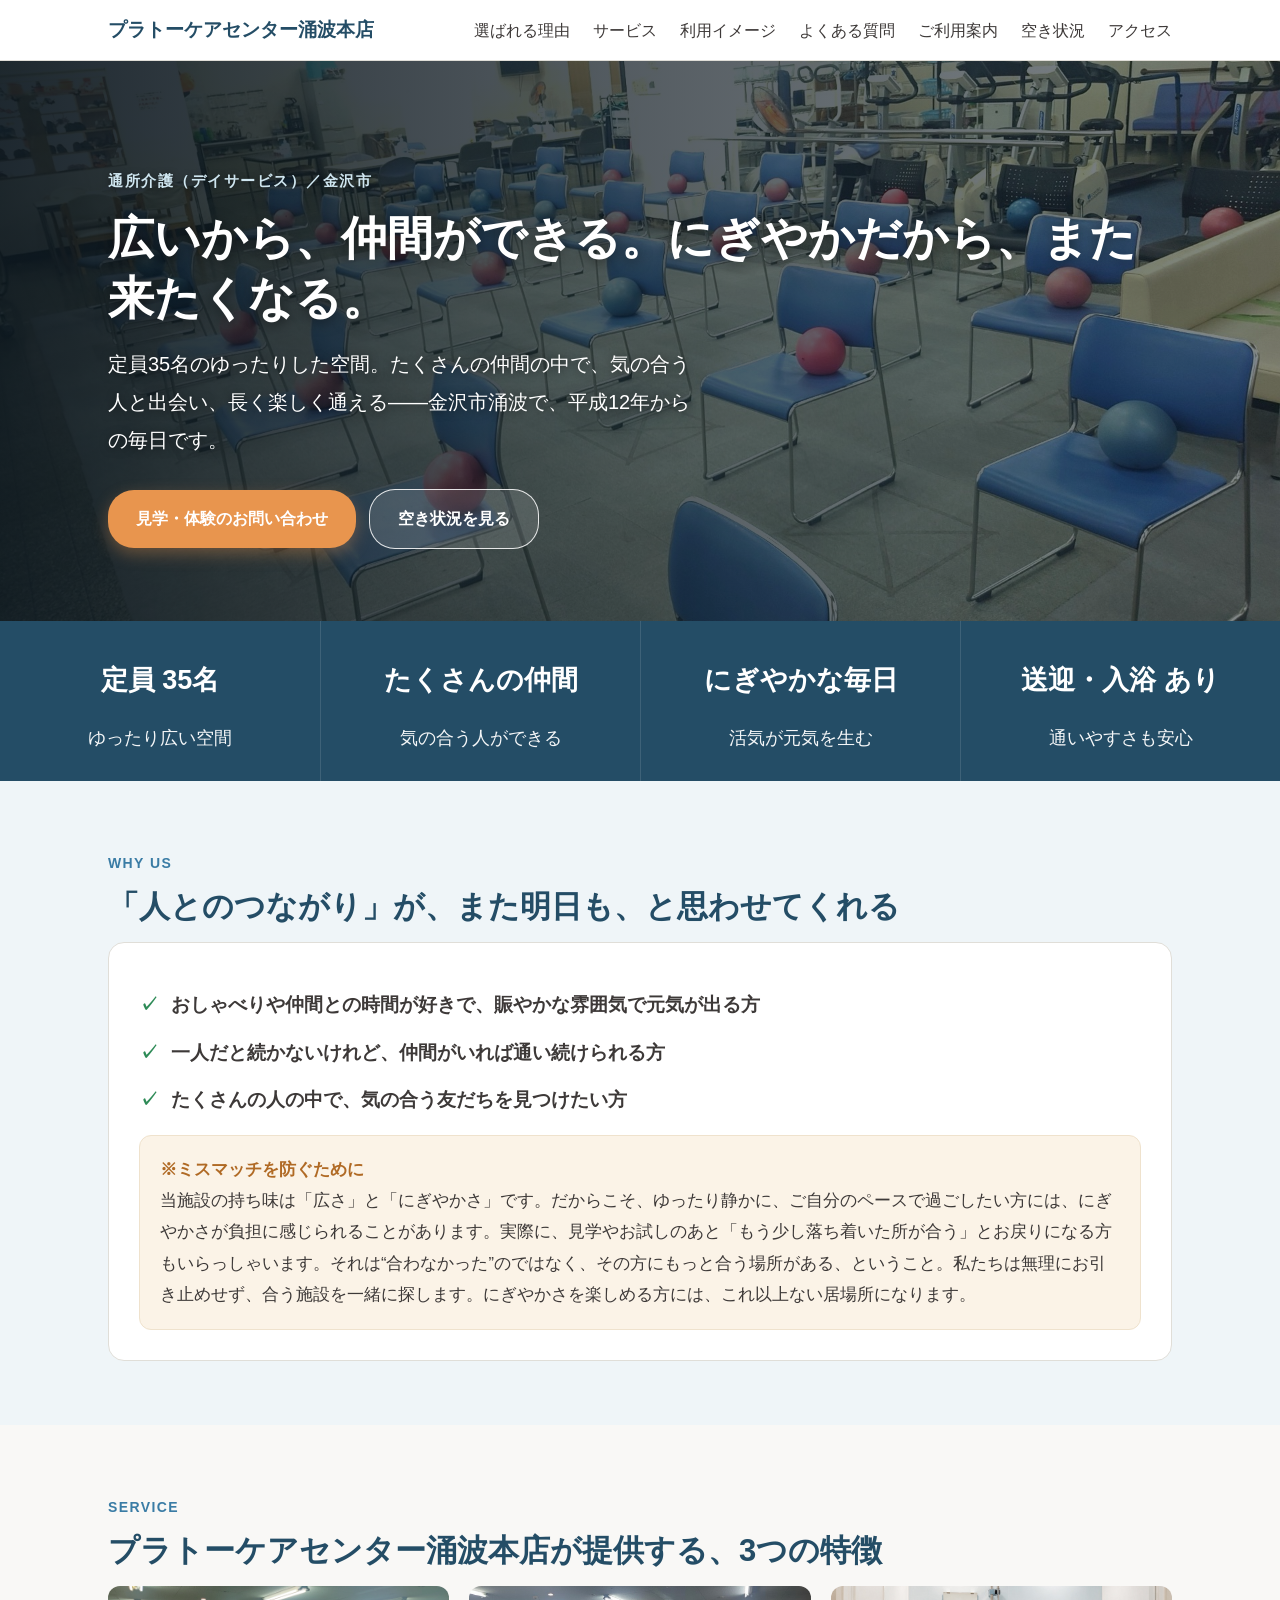
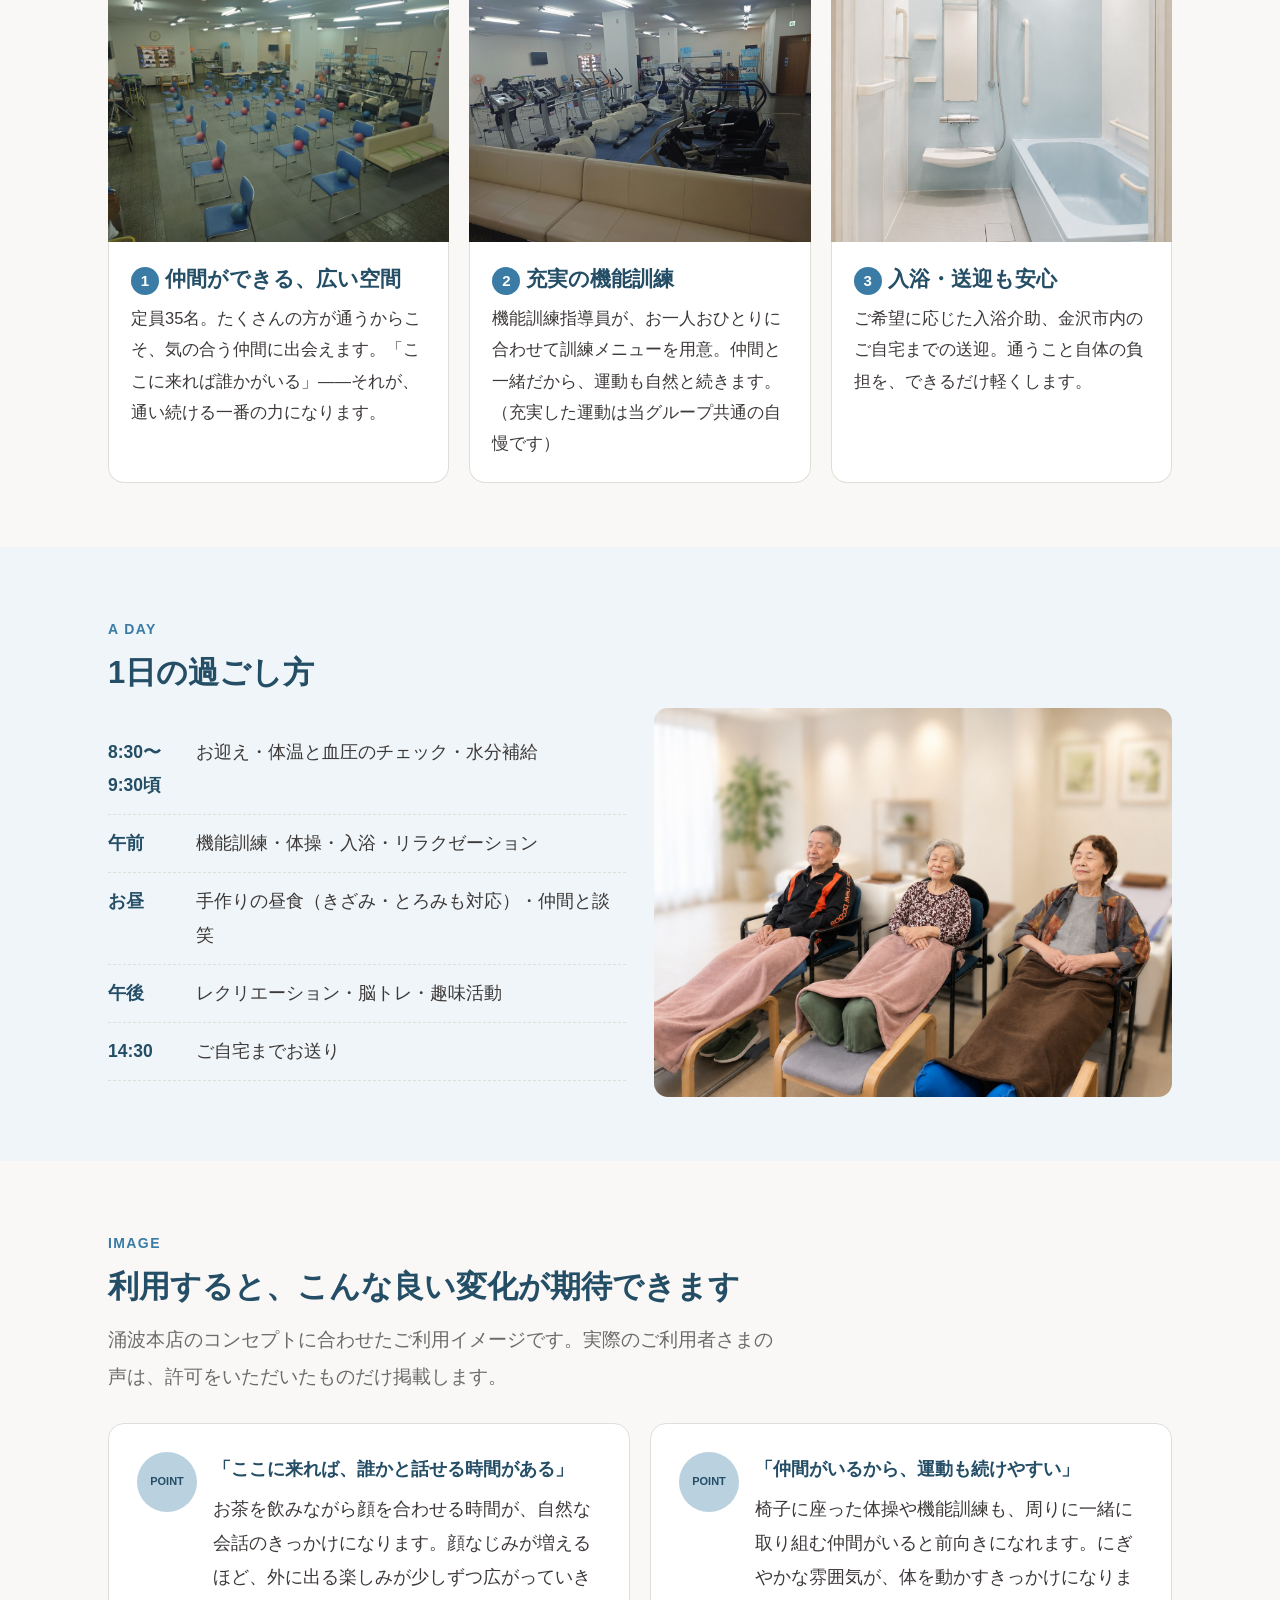
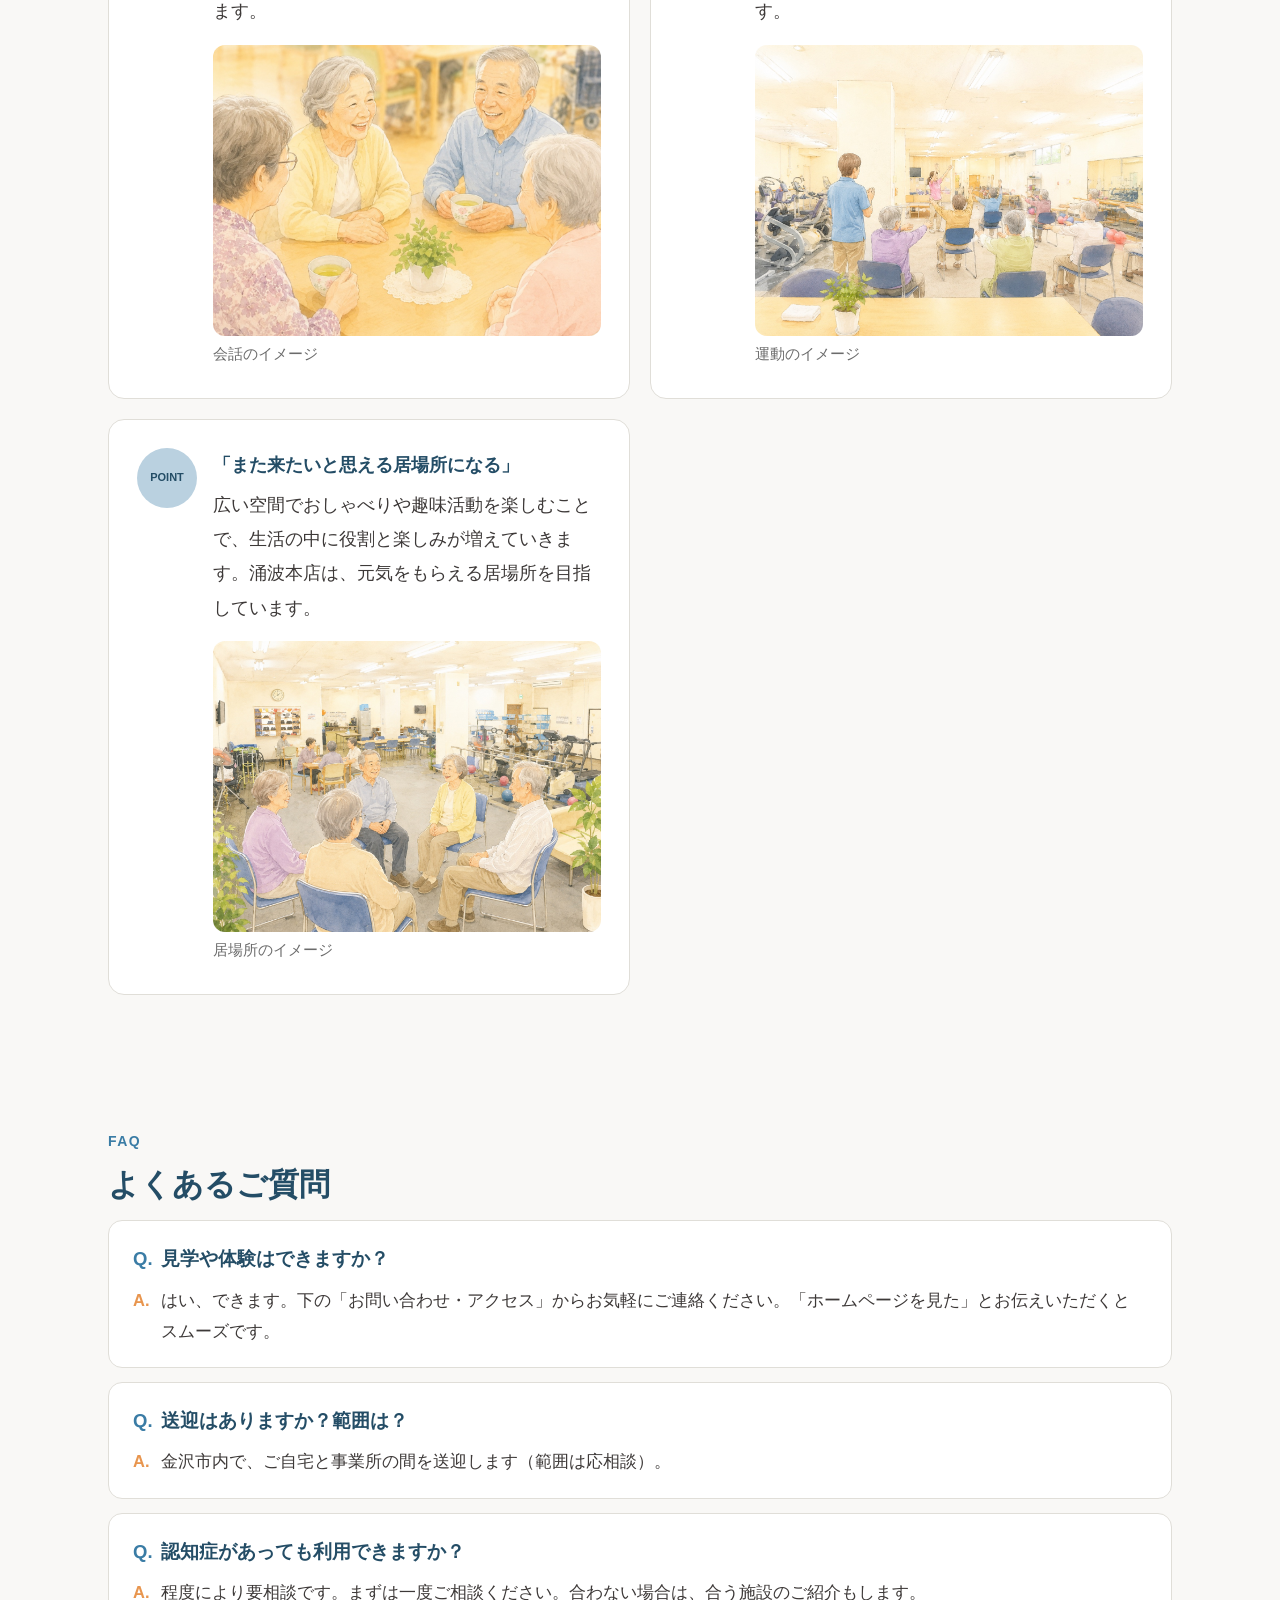
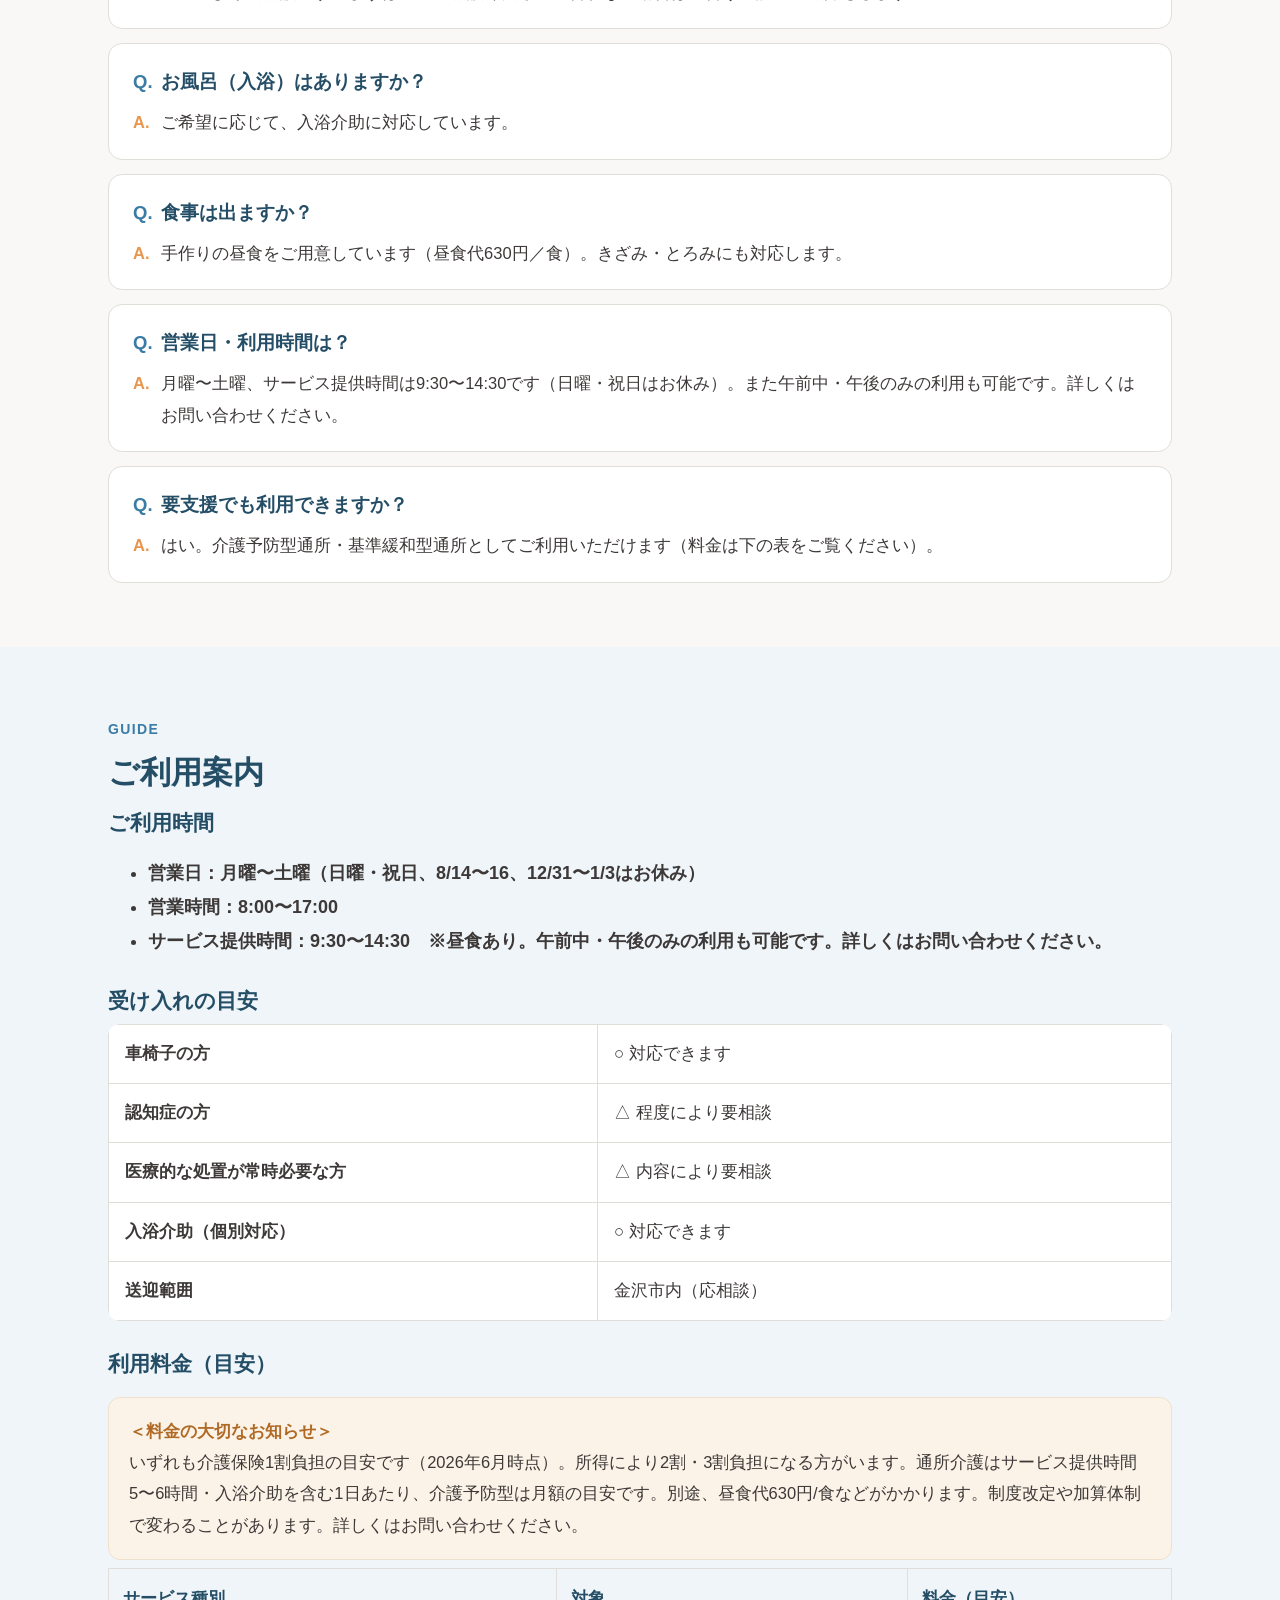
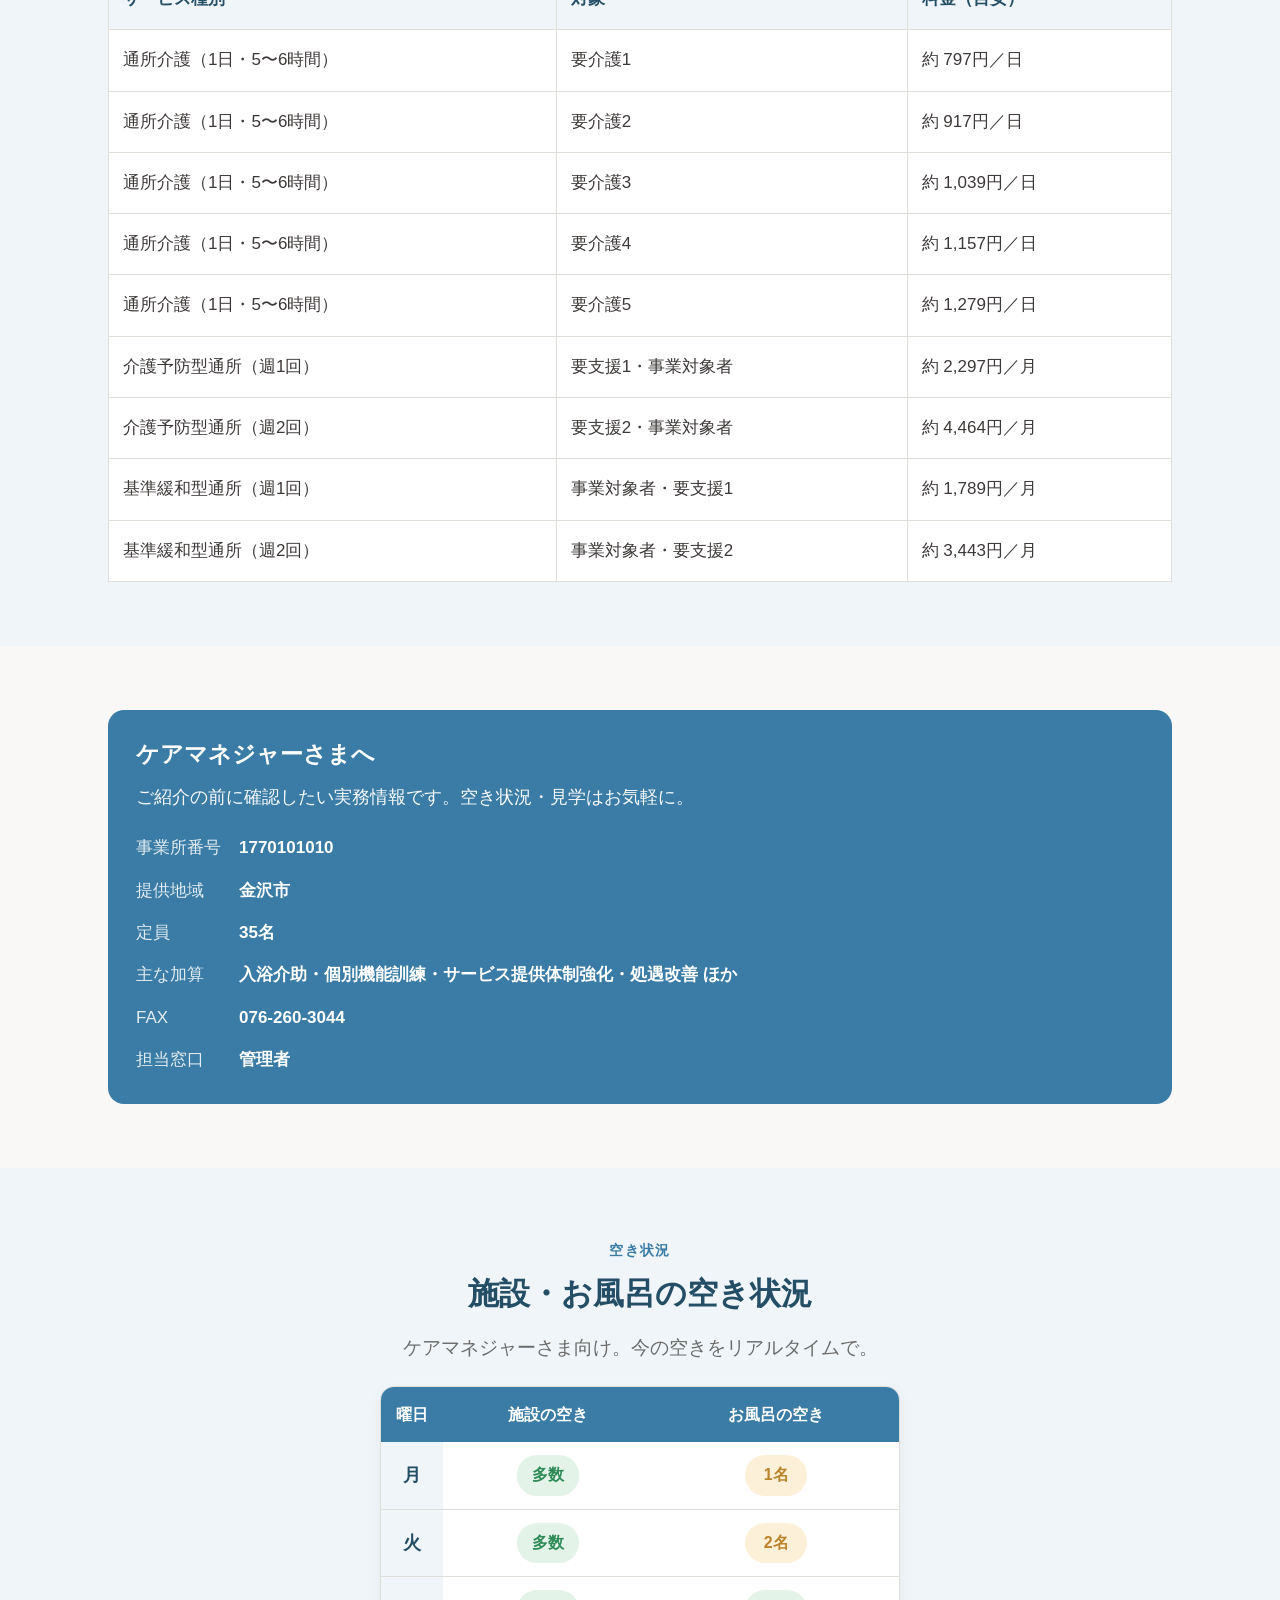
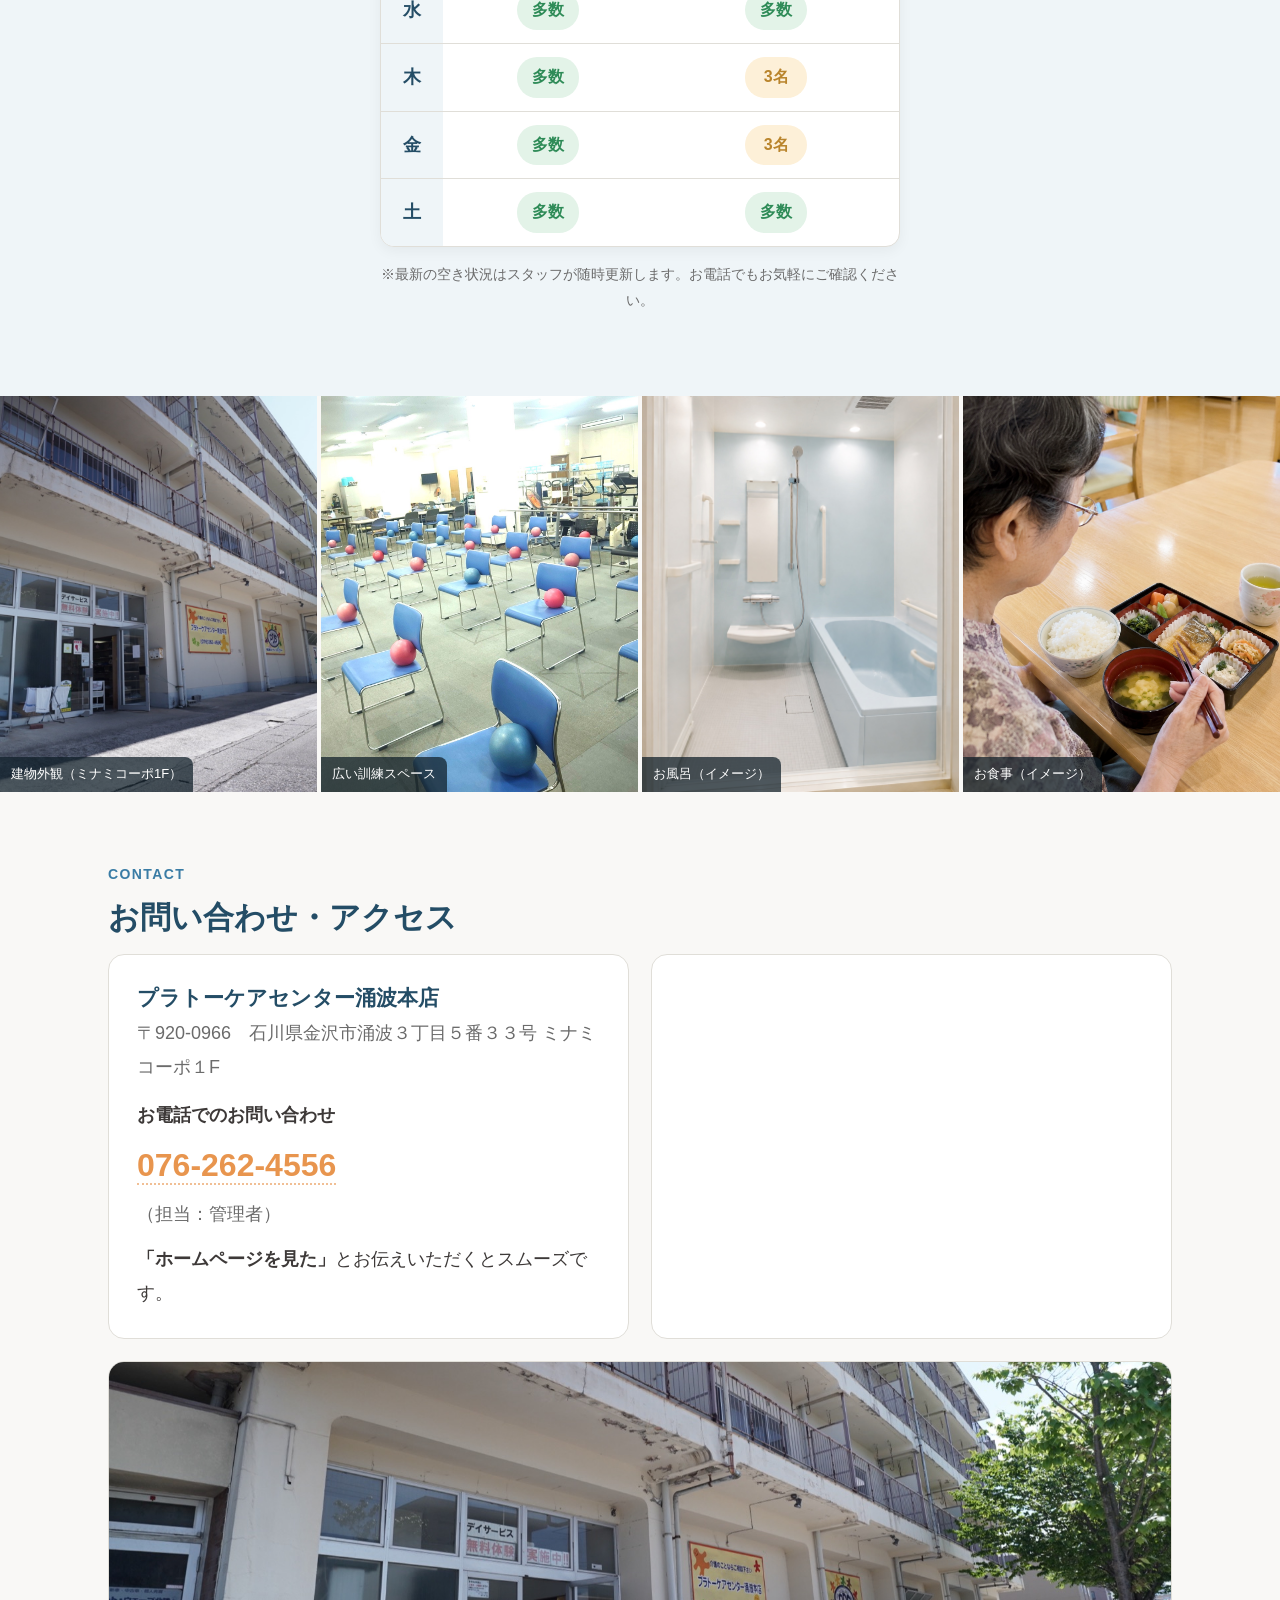
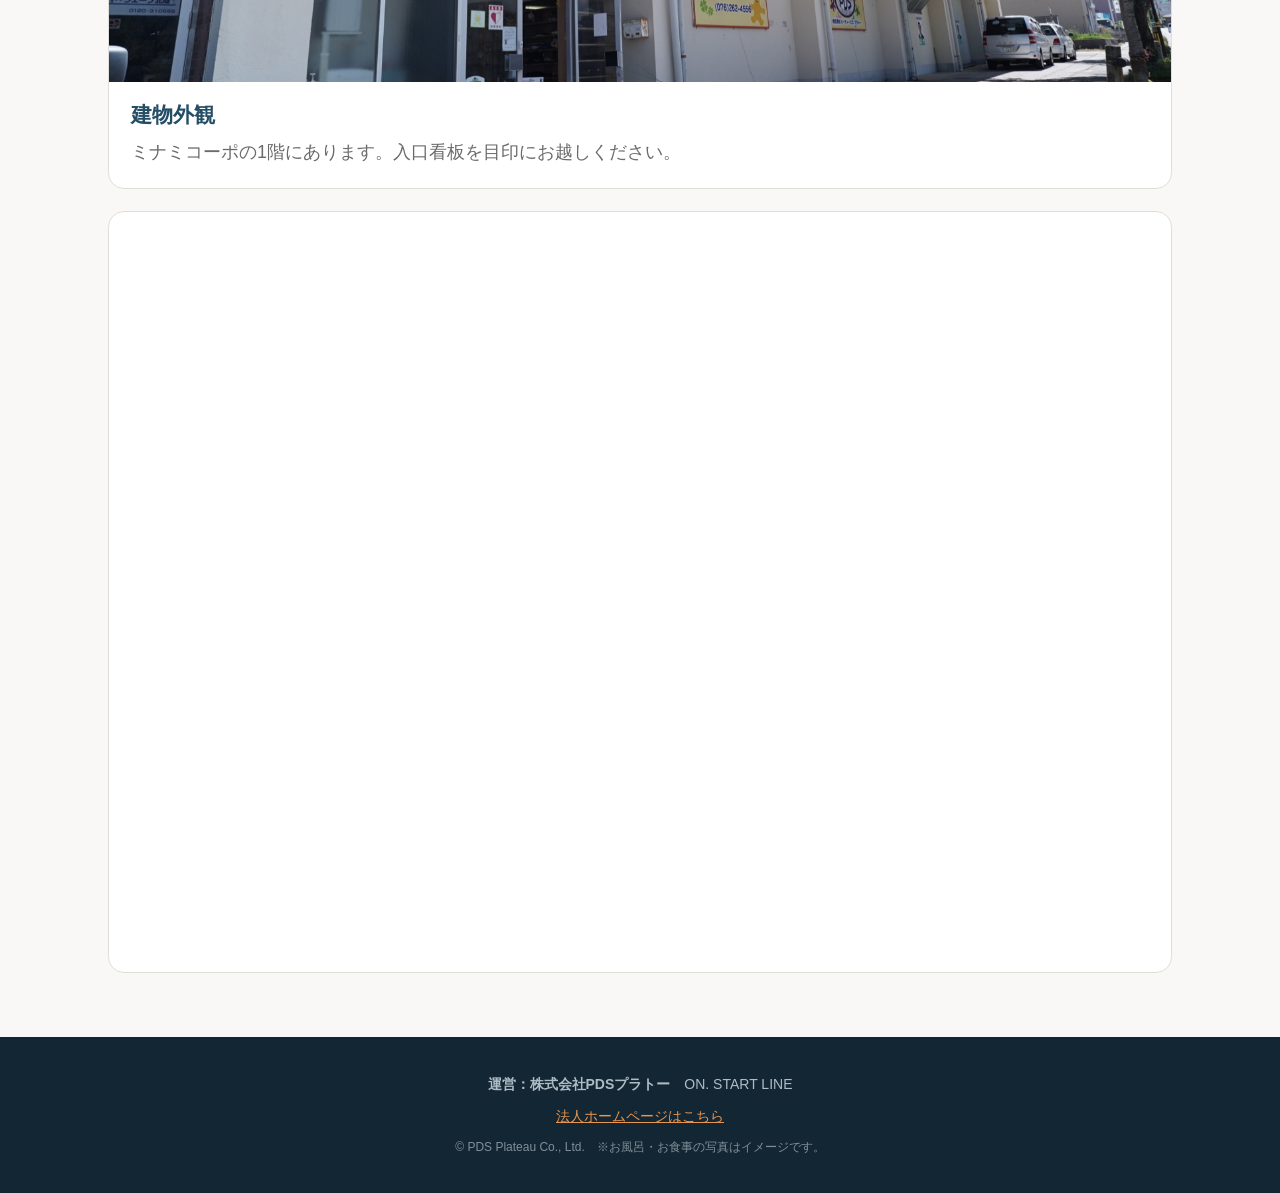
==== 見本_事業所HP.html @ 27b3de83 "[Pro] fix: 利用イメージ画像を確実に表示 利用イメージ欄の主画像が遅延読み込みで空白にならないよう、セクション画像だけ読み込みを確実にするため。  Co-Authored-By: Codex" ====
<!DOCTYPE html>
<html lang="ja">
<head>
<meta charset="UTF-8">
<meta name="viewport" content="width=device-width, initial-scale=1.0">
<title>プラトーケアセンター涌波本店｜金沢市の通所介護（デイサービス）</title>
<!--
  事業所HP ひな形 v5（Codexレビュー反映）— 2026-05-31
  ★量産のしかた：下の <script id="facility-data"> の中身（FACILITY = {...}）だけを書き換える。
   その下のHTML・CSS・描画スクリプトは触らない（DO NOT EDIT）。
  ★料金は分かっている数字だけ入れる。不明は "お問い合わせください"（推測で埋めない）。
  ★画像：人=アニメ調イラスト／建物・部屋・料理=実写。利用者の顔写真・実名は載せない。
   写真は今は仮の無料素材(loremflickr)。本番は /assets/ の固定パスへ。
-->
<style>
  :root{
    --brand:#3A7CA5;
    --brand-dark:color-mix(in srgb, var(--brand) 62%, black);
    --brand-light:color-mix(in srgb, var(--brand) 35%, white);
    --pale:color-mix(in srgb, var(--brand) 8%, white);
    --bg:#F9F8F6; --text:#3D3938; --sub:#6B6B6B; --line:#E0DED8; --beige:#FBF3E7;
    --ok:#2E8B57; --warn:#C7892F; --accent:#E8954E;
  }
  *{box-sizing:border-box;}
  body{margin:0;font-family:"Noto Sans JP","Hiragino Sans",sans-serif;color:var(--text);background:var(--bg);line-height:1.9;font-size:18px;-webkit-font-smoothing:antialiased;}
  img{display:block;width:100%;height:100%;object-fit:cover;}
  a{color:var(--brand);}
  .inner{max-width:1120px;margin:0 auto;padding:0 28px;}
  h1,h2,h3{font-weight:700;line-height:1.4;margin:0;}
  .kicker{color:var(--brand);font-weight:700;font-size:14px;letter-spacing:.1em;}
  .h2{font-size:31px;color:var(--brand-dark);margin:6px 0 14px;}
  .lead{color:var(--sub);font-size:19px;margin:0 0 28px;max-width:680px;}
  section{padding:64px 0;}
  .alt{background:var(--pale);}
  .btn{display:inline-block;padding:14px 28px;border-radius:26px;font-weight:700;text-decoration:none;font-size:16px;margin:6px 8px 0 0;color:#fff;}
  .btn-main{background:var(--accent);box-shadow:0 6px 16px rgba(232,149,78,.35);}
  .btn-brand{background:var(--brand);}
  .btn-ghost{background:rgba(255,255,255,.12);border:1.5px solid rgba(255,255,255,.85);}

  nav.nav{position:sticky;top:0;z-index:20;background:rgba(255,255,255,.96);border-bottom:1px solid var(--line);backdrop-filter:blur(6px);}
  nav.nav .inner{display:flex;align-items:center;justify-content:space-between;padding-top:12px;padding-bottom:12px;}
  nav.nav .name{font-weight:700;color:var(--brand-dark);font-size:19px;}
  nav.nav a.link{color:var(--text);text-decoration:none;font-size:15.5px;font-weight:500;margin-left:18px;}
  nav.nav a.link:hover{color:var(--brand);}
  @media(max-width:980px){nav.nav .links{display:none;}}

  .hero{position:relative;min-height:560px;display:flex;align-items:flex-end;background:var(--brand-dark) center/cover no-repeat;}
  .hero::before{content:"";position:absolute;inset:0;background:linear-gradient(90deg,rgba(11,22,30,.92) 0%,rgba(11,22,30,.7) 48%,rgba(11,22,30,.5) 100%);}
  .hero .inner{position:relative;color:#fff;padding-top:60px;padding-bottom:72px;width:100%;}
  .hero .kicker{color:#cfe6f0;font-size:15px;text-shadow:0 1px 6px rgba(0,0,0,.5);}
  .hero h1{font-size:46px;font-weight:800;line-height:1.3;margin:12px 0 16px;text-shadow:0 2px 14px rgba(0,0,0,.55);}
  .hero p{font-size:20px;max-width:600px;opacity:1;margin:0 0 24px;text-shadow:0 1px 9px rgba(0,0,0,.6);}

  .stats{background:var(--brand-dark);color:#fff;}
  .stats .row{display:grid;grid-template-columns:repeat(4,1fr);align-items:stretch;}
  .stat{text-align:center;padding:26px 8px;border-left:1px solid rgba(255,255,255,.12);display:flex;flex-direction:column;justify-content:flex-start;gap:6px;}
  .stat:first-child{border-left:0;}
  .stat b{display:flex;align-items:center;justify-content:center;font-size:27px;font-weight:700;line-height:1.25;min-height:2.5em;}
  .stat span{font-size:18px;font-weight:500;opacity:.95;}

  .card{background:#fff;border:1px solid var(--line);border-radius:16px;padding:28px;}
  .reason-box{background:#fff;border:1px solid var(--line);border-radius:16px;padding:30px;}
  .reason-box ul{list-style:none;padding:0;margin:14px 0;}
  .reason-box li{padding-left:32px;position:relative;margin-bottom:12px;font-weight:600;font-size:18.5px;}
  .reason-box li::before{content:"✓";position:absolute;left:0;color:var(--ok);font-weight:900;}
  .note{background:var(--beige);border:1px solid #efe2cd;border-radius:12px;padding:18px 20px;margin-top:18px;font-size:16.5px;}
  .note strong{color:#b06a25;}

  .svc{display:grid;grid-template-columns:repeat(3,1fr);gap:20px;align-items:stretch;}
  .svc>div{display:flex;flex-direction:column;height:100%;}
  .svc .pic{aspect-ratio:4/3;border-radius:12px 12px 0 0;background:#e7e3db;overflow:hidden;}
  .svc .card{border-radius:0 0 16px 16px;border-top:0;padding:22px;flex:1;}
  .svc h3{font-size:21px;color:var(--brand-dark);margin-bottom:8px;}
  .svc .card p{font-size:16.5px;margin:0;}
  .svc .num{display:inline-block;background:var(--brand);color:#fff;border-radius:50%;width:28px;height:28px;text-align:center;line-height:28px;font-size:15px;margin-right:6px;}

  .day{display:grid;grid-template-columns:1fr 1fr;gap:28px;align-items:center;}
  .day ul{list-style:none;padding:0;margin:0;}
  .day li{display:flex;gap:14px;padding:12px 0;border-bottom:1px dashed var(--line);font-size:17.5px;}
  .day li b{color:var(--brand-dark);flex:0 0 74px;}
  .day .pic{aspect-ratio:4/3;border-radius:14px;overflow:hidden;background:#e7e3db;}

  .voice{display:grid;grid-template-columns:1fr 1fr;gap:20px;}
  .voice .card{display:flex;gap:16px;}
  .voice .body{flex:1;min-width:0;}
  .voice .photo{aspect-ratio:4/3;border-radius:12px;overflow:hidden;background:#e7e3db;margin-top:16px;}
  .avatar{flex:0 0 60px;width:60px;height:60px;border-radius:50%;background:var(--brand-light);color:var(--brand-dark);display:flex;align-items:center;justify-content:center;font-weight:700;font-size:11px;text-align:center;}
  .voice q{font-weight:700;color:var(--brand-dark);display:block;margin-bottom:6px;font-size:18px;}
  .voice .who{font-size:14.5px;color:var(--sub);}
  .prep{background:var(--beige);border:1.5px dashed #e0cfae;border-radius:14px;padding:30px 24px;text-align:center;color:#9a7a3e;font-weight:600;font-size:17px;line-height:1.8;}

  .faq{display:grid;gap:14px;}
  .qa{background:#fff;border:1px solid var(--line);border-radius:14px;padding:20px 24px;}
  .qa .q{font-weight:700;color:var(--brand-dark);font-size:18.5px;margin-bottom:8px;}
  .qa .q::before{content:"Q.";color:var(--brand);margin-right:8px;font-weight:800;}
  .qa .a{color:var(--text);font-size:16.5px;padding-left:1.7em;position:relative;}
  .qa .a::before{content:"A.";position:absolute;left:0;color:var(--accent);font-weight:800;}

  .accept{width:100%;border-collapse:collapse;background:#fff;border-radius:12px;overflow:hidden;font-size:17px;}
  .accept td{border:1px solid var(--line);padding:13px 16px;}
  .accept td:first-child{font-weight:600;width:46%;}

  .table-wrap{overflow-x:auto;-webkit-overflow-scrolling:touch;}
  table.price{width:100%;border-collapse:collapse;margin-top:8px;font-size:17px;background:#fff;min-width:420px;}
  table.price th,table.price td{border:1px solid var(--line);padding:14px;text-align:left;}
  table.price th{background:var(--pale);color:var(--brand-dark);}

  .cm{background:var(--brand);color:#fff;border-radius:16px;padding:28px;}
  .cm h3{font-size:23px;margin-bottom:10px;}
  .cm dl{display:grid;grid-template-columns:auto 1fr;gap:10px 18px;margin:0;font-size:17px;}
  .cm dt{opacity:.85;} .cm dd{margin:0;font-weight:600;}

  .gallery{display:grid;grid-template-columns:repeat(4,1fr);gap:4px;}
  .gallery .g{position:relative;aspect-ratio:4/5;background:#e7e3db;overflow:hidden;}
  .gallery .cap{position:absolute;left:0;bottom:0;background:rgba(15,30,40,.72);color:#fff;font-size:13px;padding:5px 11px;border-radius:0 8px 0 0;}

  .ph{background:repeating-linear-gradient(45deg,#efece6,#efece6 10px,#e7e3db 10px,#e7e3db 20px);border-radius:12px;color:#9a948c;display:flex;align-items:center;justify-content:center;text-align:center;padding:24px;font-size:13px;min-height:120px;}
  .access{display:grid;grid-template-columns:1fr 1fr;gap:22px;}
  .phone{font-size:32px;font-weight:800;margin:2px 0;}
  .phone a{color:var(--accent);text-decoration:none;border-bottom:2px dotted color-mix(in srgb,var(--accent) 60%,white);}
  .phone a:hover{opacity:.85;}
  .tapcall{display:inline-block;font-size:12.5px;color:#fff;background:var(--ok);border-radius:10px;padding:1px 9px;margin-left:8px;vertical-align:middle;font-weight:700;}
  @media(min-width:621px){.tapcall{display:none;}}
  .aki-embed-wrap{max-width:560px;margin:0 auto;border:1px solid var(--line);border-radius:14px;overflow:hidden;background:#fff;box-shadow:0 4px 14px rgba(0,0,0,.05);}
  .aki-embed-wrap iframe{display:block;width:100%;height:430px;border:0;}
  .akitbl-wrap{max-width:520px;margin:0 auto;}
  .akitbl{width:100%;border-collapse:separate;border-spacing:0;background:#fff;border:1px solid var(--line);border-radius:14px;overflow:hidden;box-shadow:0 4px 14px rgba(0,0,0,.05);}
  .akitbl th,.akitbl td{padding:13px 8px;text-align:center;border-bottom:1px solid var(--line);}
  .akitbl thead th{background:var(--brand);color:#fff;font-size:15.5px;font-weight:700;}
  .akitbl tbody th{background:var(--pale);width:62px;color:var(--brand-dark);font-weight:700;font-size:18px;}
  .akitbl tr:last-child th,.akitbl tr:last-child td{border-bottom:0;}
  .lvl{display:inline-block;min-width:62px;padding:5px 14px;border-radius:20px;font-weight:700;font-size:16px;}
  .lvl.ok{background:#e3f3e8;color:#2E8B57;}
  .lvl.few{background:#fdf0d8;color:#b9842b;}
  .lvl.no{background:#f3eeea;color:#8a8a8a;}
  .aki-note{max-width:520px;margin:14px auto 0;font-size:14px;color:var(--sub);}
  .movie-wrap{max-width:820px;margin:0 auto;aspect-ratio:16/9;border-radius:16px;overflow:hidden;background:#000;box-shadow:0 8px 24px rgba(0,0,0,.12);}
  .movie-wrap iframe,.movie-wrap video{width:100%;height:100%;border:0;display:block;}
  .movie-cap{text-align:center;color:var(--sub);font-size:15px;margin-top:12px;}
  footer{background:#132633;color:#aebcc4;padding:34px 0;font-size:14px;text-align:center;}
  footer a{color:var(--accent);}
  .hidden{display:none !important;}
  @media(max-width:980px){
    .svc{grid-template-columns:1fr 1fr;}
    .day,.voice,.access{grid-template-columns:1fr;}
    .stats .row{grid-template-columns:1fr 1fr;}
    section{padding:50px 0;} .hero h1{font-size:36px;}
  }
  @media(max-width:620px){
    .svc{grid-template-columns:1fr;}
    .gallery{grid-template-columns:1fr 1fr;}
    .hero{min-height:440px;} .hero h1{font-size:29px;} .hero p{font-size:16px;}
    .h2{font-size:22px;} .inner{padding:0 20px;} section{padding:40px 0;}
    .stat b{font-size:20px;} .day li b{flex:0 0 54px;}
    .akitbl th,.akitbl td{padding:11px 3px;}
    .akitbl thead th{font-size:12.5px;}
    .akitbl tbody th{width:42px;font-size:16px;}
    .lvl{min-width:0;padding:4px 10px;font-size:14px;}
  }
</style>
</head>
<body>

<!-- ============================================================
     ★★★ ここだけ編集（施設データ）★★★
     各事業所の内容に書き換える。下のHTML/CSS/描画は触らない。
============================================================ -->
<script id="facility-data">
window.FACILITY = {
  name: "プラトーケアセンター涌波本店",
  serviceType: "通所介護（デイサービス）",
  city: "金沢市",
  brandColor: "#3A7CA5",            // 通所=#3A7CA5 / リハ=#2E8B57 / 小規模多機能=#D4774B
  heroCatch: "広いから、仲間ができる。にぎやかだから、また来たくなる。",
  heroLead: "定員35名のゆったりした空間。たくさんの仲間の中で、気の合う人と出会い、長く楽しく通える——金沢市涌波で、平成12年からの毎日です。",
  heroImage: "images/wakunami-hero.jpg", // 本番：施設の実写 or 制作画像に差し替え
  stats: [
    { big:"定員 35名", small:"ゆったり広い空間" },
    { big:"たくさんの仲間", small:"気の合う人ができる" },
    { big:"にぎやかな毎日", small:"活気が元気を生む" },
    { big:"送迎・入浴 あり", small:"通いやすさも安心" }
  ],
  reasonTitle: "「人とのつながり」が、また明日も、と思わせてくれる",
  reasons: [
    "おしゃべりや仲間との時間が好きで、賑やかな雰囲気で元気が出る方",
    "一人だと続かないけれど、仲間がいれば通い続けられる方",
    "たくさんの人の中で、気の合う友だちを見つけたい方"
  ],
  mismatchNote: "当施設の持ち味は「広さ」と「にぎやかさ」です。だからこそ、ゆったり静かに、ご自分のペースで過ごしたい方には、にぎやかさが負担に感じられることがあります。実際に、見学やお試しのあと「もう少し落ち着いた所が合う」とお戻りになる方もいらっしゃいます。それは“合わなかった”のではなく、その方にもっと合う場所がある、ということ。私たちは無理にお引き止めせず、合う施設を一緒に探します。にぎやかさを楽しめる方には、これ以上ない居場所になります。",
  services: [
    { title:"仲間ができる、広い空間", body:"定員35名。たくさんの方が通うからこそ、気の合う仲間に出会えます。「ここに来れば誰かがいる」——それが、通い続ける一番の力になります。",
      image:"images/wakunami-space.jpg", imgRule:"様子の実写（人はアニメ/後ろ姿）／制作画像" },
    { title:"充実の機能訓練", body:"機能訓練指導員が、お一人おひとりに合わせて訓練メニューを用意。仲間と一緒だから、運動も自然と続きます。（充実した運動は当グループ共通の自慢です）",
      image:"images/wakunami-training-no-red.jpg", imgRule:"設備の実写（人を写さない）／制作画像" },
    { title:"入浴・送迎も安心", body:"ご希望に応じた入浴介助、金沢市内のご自宅までの送迎。通うこと自体の負担を、できるだけ軽くします。",
      image:"images/wakunami-bath.jpg", imgRule:"設備の実写／制作画像" }
  ],
  day: [
    { t:"8:30〜9:30頃", d:"お迎え・体温と血圧のチェック・水分補給" },
    { t:"午前", d:"機能訓練・体操・入浴・リラクゼーション" },
    { t:"お昼", d:"手作りの昼食（きざみ・とろみも対応）・仲間と談笑" },
    { t:"午後", d:"レクリエーション・脳トレ・趣味活動" },
    { t:"14:30", d:"ご自宅までお送り" }
  ],
  dayImage: "images/wakunami-day-relax.png", // 本番：食事や活動の実写（人を写さない）／制作画像
  voices: [
    { quote:"ここに来れば、誰かと話せる時間がある", body:"お茶を飲みながら顔を合わせる時間が、自然な会話のきっかけになります。顔なじみが増えるほど、外に出る楽しみが少しずつ広がっていきます。", image:"images/voice-talk.jpg", alt:"お茶を飲みながら談笑するご利用イメージ", who:"会話のイメージ" },
    { quote:"仲間がいるから、運動も続けやすい", body:"椅子に座った体操や機能訓練も、周りに一緒に取り組む仲間がいると前向きになれます。にぎやかな雰囲気が、体を動かすきっかけになります。", image:"images/voice-exercise.jpg", alt:"仲間と一緒に体操するご利用イメージ", who:"運動のイメージ" },
    { quote:"また来たいと思える居場所になる", body:"広い空間でおしゃべりや趣味活動を楽しむことで、生活の中に役割と楽しみが増えていきます。涌波本店は、元気をもらえる居場所を目指しています。", image:"images/voice-place.jpg", alt:"広い空間で仲間と過ごすご利用イメージ", who:"居場所のイメージ" }
  ],
  voicesNote: "",
  faq: [
    { q:"見学や体験はできますか？", a:"はい、できます。下の「お問い合わせ・アクセス」からお気軽にご連絡ください。「ホームページを見た」とお伝えいただくとスムーズです。" },
    { q:"送迎はありますか？範囲は？", a:"金沢市内で、ご自宅と事業所の間を送迎します（範囲は応相談）。" },
    { q:"認知症があっても利用できますか？", a:"程度により要相談です。まずは一度ご相談ください。合わない場合は、合う施設のご紹介もします。" },
    { q:"お風呂（入浴）はありますか？", a:"ご希望に応じて、入浴介助に対応しています。" },
    { q:"食事は出ますか？", a:"手作りの昼食をご用意しています（昼食代630円／食）。きざみ・とろみにも対応します。" },
    { q:"営業日・利用時間は？", a:"月曜〜土曜、サービス提供時間は9:30〜14:30です（日曜・祝日はお休み）。また午前中・午後のみの利用も可能です。詳しくはお問い合わせください。" },
    { q:"要支援でも利用できますか？", a:"はい。介護予防型通所・基準緩和型通所としてご利用いただけます（料金は下の表をご覧ください）。" }
  ],
  hours: [
    "営業日：月曜〜土曜（日曜・祝日、8/14〜16、12/31〜1/3はお休み）",
    "営業時間：8:00〜17:00",
    "サービス提供時間：9:30〜14:30　※昼食あり。午前中・午後のみの利用も可能です。詳しくはお問い合わせください。"
  ],
  acceptance: [
    { item:"車椅子の方", level:"○ 対応できます" },
    { item:"認知症の方", level:"△ 程度により要相談" },
    { item:"医療的な処置が常時必要な方", level:"△ 内容により要相談" },
    { item:"入浴介助（個別対応）", level:"○ 対応できます" },
    { item:"送迎範囲", level:"金沢市内（応相談）" }
  ],
  pricingNote: "いずれも介護保険1割負担の目安です（2026年6月時点）。所得により2割・3割負担になる方がいます。通所介護はサービス提供時間5〜6時間・入浴介助を含む1日あたり、介護予防型は月額の目安です。別途、昼食代630円/食などがかかります。制度改定や加算体制で変わることがあります。詳しくはお問い合わせください。",
  pricing: [
    { type:"通所介護（1日・5〜6時間）", target:"要介護1", price:"約 797円／日" },
    { type:"通所介護（1日・5〜6時間）", target:"要介護2", price:"約 917円／日" },
    { type:"通所介護（1日・5〜6時間）", target:"要介護3", price:"約 1,039円／日" },
    { type:"通所介護（1日・5〜6時間）", target:"要介護4", price:"約 1,157円／日" },
    { type:"通所介護（1日・5〜6時間）", target:"要介護5", price:"約 1,279円／日" },
    { type:"介護予防型通所（週1回）", target:"要支援1・事業対象者", price:"約 2,297円／月" },
    { type:"介護予防型通所（週2回）", target:"要支援2・事業対象者", price:"約 4,464円／月" },
    { type:"基準緩和型通所（週1回）", target:"事業対象者・要支援1", price:"約 1,789円／月" },
    { type:"基準緩和型通所（週2回）", target:"事業対象者・要支援2", price:"約 3,443円／月" }
  ],
  forCaremanager: {
    "事業所番号":"1770101010", "提供地域":"金沢市", "定員":"35名",
    "主な加算":"入浴介助・個別機能訓練・サービス提供体制強化・処遇改善 ほか", "FAX":"076-260-3044", "担当窓口":"管理者"
  },
  gallery: [
    { image:"images/wakunami-exterior.jpg", cap:"建物外観（ミナミコーポ1F）" },
    { image:"images/wakunami-hero.jpg", cap:"広い訓練スペース" },
    { image:"images/wakunami-bath.jpg", cap:"お風呂（イメージ）" },
    { image:"images/wakunami-meal.jpg", cap:"お食事（イメージ）" }
  ],
  // 紹介動画（後から差し込む用）：YouTube等の埋め込みURLを embed に／手元のmp4は videos/intro.mp4 等を file に。両方空なら動画セクション自体が非表示。
  video: { embed:"", file:"", caption:"" },
  availability: {
    // 空き状況：sheetId を入れると、そのスプレッドシートの中身を毎回読みに行って自動表示。
    //  （シートは「リンクを知っている全員＝閲覧可」にしておくこと。週次でシートを直せばページも変わる）
    //  読めなかった時は下の rows（手元の控え）を表示するので、画面は崩れない。
    sheetId: "1Sc6a-ETq-0v-zpZy8u9ipWoCsxDCl8v54Xmnq-n7zEA", gid: 0,
    rows: [
      { day:"月", facility:"多数", bath:"1名" },
      { day:"火", facility:"多数", bath:"2名" },
      { day:"水", facility:"多数", bath:"多数" },
      { day:"木", facility:"多数", bath:"3名" },
      { day:"金", facility:"多数", bath:"3名" },
      { day:"土", facility:"多数", bath:"多数" }
    ],
    note:"※最新の空き状況はスタッフが随時更新します。お電話でもお気軽にご確認ください。",
    embedUrl:"", facilityUrl:"", bathUrl:""
  },
  mapEmbedUrl: "https://maps.google.com/maps?q=%E7%9F%B3%E5%B7%9D%E7%9C%8C%E9%87%91%E6%B2%A2%E5%B8%82%E6%B6%8C%E6%B3%A23%E4%B8%81%E7%9B%AE5%E7%95%AA33%E5%8F%B7&hl=ja&z=16&output=embed",
  postal: "920-0966", address: "石川県金沢市涌波３丁目５番３３号 ミナミコーポ１F",
  phone: "076-262-4556", person: "管理者",
  corporateUrl: "https://pds-plateau.com/",
  contactForm: {
    embedUrl: "https://docs.google.com/forms/d/e/1FAIpQLSc2fQBGRrtEQ_hcQpKNSTuAh4gWUToB2twjMLjA_s9LTwaMCw/viewform?embedded=true",
    viewUrl: "https://docs.google.com/forms/d/e/1FAIpQLSc2fQBGRrtEQ_hcQpKNSTuAh4gWUToB2twjMLjA_s9LTwaMCw/viewform",
    note: "フォームは準備中です。お急ぎの場合はお電話でお問い合わせください。"
  }
};
</script>
<!-- ============ ここから下は触らない（DO NOT EDIT below）============ -->

<nav class="nav"><div class="inner">
  <span class="name" data-bind="name"></span>
  <span class="links">
    <a class="link" href="#reason">選ばれる理由</a>
    <a class="link" href="#service">サービス</a>
    <a class="link" href="#voice">利用イメージ</a>
    <a class="link" href="#faq">よくある質問</a>
    <a class="link" href="#guide">ご利用案内</a>
    <a class="link" href="#aki">空き状況</a>
    <a class="link" href="#access">アクセス</a>
  </span>
</div></nav>

<header class="hero" id="hero">
  <div class="inner">
    <span class="kicker"><span data-bind="serviceType"></span>／<span data-bind="city"></span></span>
    <h1 data-bind="heroCatch"></h1>
    <p data-bind="heroLead"></p>
    <a class="btn btn-main" href="#access">見学・体験のお問い合わせ</a>
    <a class="btn btn-ghost" href="#aki">空き状況を見る</a>
  </div>
</header>

<div class="stats"><div class="row" id="stats"></div></div>

<main>
  <section id="reason" class="alt">
    <div class="inner">
      <span class="kicker">WHY US</span>
      <h2 class="h2" data-bind="reasonTitle"></h2>
      <div class="reason-box">
        <ul id="reasons"></ul>
        <div class="note"><strong>※ミスマッチを防ぐために</strong><br><span data-bind="mismatchNote"></span></div>
      </div>
    </div>
  </section>

  <section id="service">
    <div class="inner">
      <span class="kicker">SERVICE</span>
      <h2 class="h2"><span data-bind="name"></span>が提供する、3つの特徴</h2>
      <div class="svc" id="services"></div>
    </div>
  </section>

  <section class="alt">
    <div class="inner">
      <span class="kicker">A DAY</span>
      <h2 class="h2">1日の過ごし方</h2>
      <div class="day">
        <ul id="day"></ul>
        <div class="pic"><img id="dayImg" alt="活動の様子" loading="lazy" decoding="async"></div>
      </div>
    </div>
  </section>

  <section id="movie" class="hidden">
    <div class="inner" style="text-align:center;">
      <span class="kicker">MOVIE</span>
      <h2 class="h2">施設の様子を、動画で</h2>
      <div id="movieBox"></div>
    </div>
  </section>

  <section id="voice">
    <div class="inner">
      <span class="kicker">IMAGE</span>
      <h2 class="h2">利用すると、こんな良い変化が期待できます</h2>
      <p class="lead" id="voiceLead">涌波本店のコンセプトに合わせたご利用イメージです。実際のご利用者さまの声は、許可をいただいたものだけ掲載します。</p>
      <div class="voice" id="voices"></div>
    </div>
  </section>

  <section id="faq">
    <div class="inner">
      <span class="kicker">FAQ</span>
      <h2 class="h2">よくあるご質問</h2>
      <div class="faq" id="faqList"></div>
    </div>
  </section>

  <section id="guide" class="alt">
    <div class="inner">
      <span class="kicker">GUIDE</span>
      <h2 class="h2">ご利用案内</h2>
      <h3 style="color:var(--brand-dark);margin-bottom:6px;">ご利用時間</h3>
      <ul id="hours"></ul>
      <h3 style="color:var(--brand-dark);margin:28px 0 8px;">受け入れの目安</h3>
      <table class="accept"><tbody id="acceptance"></tbody></table>
      <h3 style="color:var(--brand-dark);margin:28px 0 6px;">利用料金（目安）</h3>
      <div class="note"><strong>＜料金の大切なお知らせ＞</strong><br><span data-bind="pricingNote"></span></div>
      <div class="table-wrap">
        <table class="price"><thead><tr><th>サービス種別</th><th>対象</th><th>料金（目安）</th></tr></thead><tbody id="pricing"></tbody></table>
      </div>
    </div>
  </section>

  <section>
    <div class="inner"><div class="cm">
      <h3>ケアマネジャーさまへ</h3>
      <p style="opacity:.96;margin-top:0;">ご紹介の前に確認したい実務情報です。空き状況・見学はお気軽に。</p>
      <dl id="caremanager"></dl>
    </div></div>
  </section>

  <section id="aki" class="alt">
    <div class="inner" style="text-align:center;">
      <span class="kicker">空き状況</span>
      <h2 class="h2">施設・お風呂の空き状況</h2>
      <p class="lead" style="margin:0 auto 20px;">ケアマネジャーさま向け。今の空きをリアルタイムで。</p>
      <div class="ph" id="akiEmbed" style="min-height:200px;">［「施設空き状況システム」の埋め込み枠：通い枠・入浴枠を色分け］</div>
      <div style="margin-top:18px;" id="akiButtons"></div>
    </div>
  </section>

  <div class="gallery" id="gallery"></div>

  <section id="access">
    <div class="inner">
      <span class="kicker">CONTACT</span>
      <h2 class="h2">お問い合わせ・アクセス</h2>
      <div class="access">
        <div class="card">
          <h3 style="color:var(--brand-dark);" data-bind="name"></h3>
          <p style="margin:4px 0 14px;color:var(--sub);">〒<span data-bind="postal"></span>　<span data-bind="address"></span></p>
          <p style="margin:0;"><b>お電話でのお問い合わせ</b></p>
          <p class="phone" style="margin:2px 0;"><a id="phoneLink" href="#" data-bind="phone"></a></p>
          <p style="margin:0;color:var(--sub);">（担当：<span data-bind="person"></span>）<span class="tapcall">スマホはタップでそのまま発信</span></p>
          <p style="margin:10px 0 0;"><b>「ホームページを見た」</b>とお伝えいただくとスムーズです。</p>
        </div>
        <div class="card" style="padding:0;overflow:hidden;" id="mapBox">
          <div class="ph" style="height:100%;min-height:240px;border-radius:0;">［Googleマップの埋め込み枠］</div>
        </div>
        <div class="card" style="grid-column:1 / -1;padding:0;overflow:hidden;">
          <img src="images/wakunami-exterior.jpg" alt="建物外観（ミナミコーポ1F）" loading="lazy" decoding="async" style="height:320px;">
          <div style="padding:18px 22px;">
            <h3 style="color:var(--brand-dark);margin:0 0 6px;">建物外観</h3>
            <p style="margin:0;color:var(--sub);">ミナミコーポの1階にあります。入口看板を目印にお越しください。</p>
          </div>
        </div>
        <div class="card" id="contactFormBox" style="grid-column:1 / -1;">
          <h3 style="color:var(--brand-dark);">お問い合わせフォーム</h3>
          <p style="margin:8px 0 0;color:var(--sub);">フォームを読み込んでいます。</p>
        </div>
      </div>
    </div>
  </section>
</main>

<footer>
  <div class="inner">
    <p style="margin:0 0 6px;"><b>運営：株式会社PDSプラトー</b>　ON. START LINE</p>
    <p style="margin:0 0 6px;"><a id="corpLink" href="#" target="_blank" rel="noopener noreferrer">法人ホームページはこちら</a></p>
    <p style="margin:0;font-size:12px;opacity:.7;">© PDS Plateau Co., Ltd.　※お風呂・お食事の写真はイメージです。</p>
  </div>
</footer>

<!-- 描画スクリプト（触らない） -->
<script>
(function(){
  const F = window.FACILITY || {};
  document.documentElement.style.setProperty('--brand', F.brandColor || '#3A7CA5');
  document.querySelectorAll('[data-bind]').forEach(e=>{ const v=F[e.getAttribute('data-bind')]; if(v!=null) e.textContent=v; });
  const hero=document.getElementById('hero'); if(F.heroImage) hero.style.backgroundImage=`url('${F.heroImage}')`;
  const esc=s=>String(s==null?'':s);
  const set=(id,html)=>{const n=document.getElementById(id); if(n) n.innerHTML=html;};

  set('stats',(F.stats||[]).map(s=>`<div class="stat"><b>${esc(s.big)}</b><span>${esc(s.small)}</span></div>`).join(''));
  set('reasons',(F.reasons||[]).map(r=>`<li>${esc(r)}</li>`).join(''));
  set('services',(F.services||[]).map((s,i)=>`<div><div class="pic"><img src="${esc(s.image)}" alt="${esc(s.title)}" loading="lazy" decoding="async"></div><div class="card"><h3><span class="num">${i+1}</span>${esc(s.title)}</h3><p>${esc(s.body)}</p></div></div>`).join(''));
  set('day',(F.day||[]).map(d=>`<li><b>${esc(d.t)}</b><span>${esc(d.d)}</span></li>`).join(''));
  const dayImg=document.getElementById('dayImg'); if(dayImg&&F.dayImage) dayImg.src=F.dayImage;
  if((F.voices||[]).length){
    set('voices',(F.voices||[]).map(v=>`<div class="card"><div class="avatar">POINT</div><div class="body"><q>${esc(v.quote)}</q><p style="margin:0;">${esc(v.body)}</p>${v.image?`<div class="photo"><img src="${esc(v.image)}" alt="${esc(v.alt||v.quote)}" loading="eager" decoding="async"></div>`:''}<span class="who">${esc(v.who)}</span></div></div>`).join(''));
  } else {
    const vl=document.getElementById('voiceLead'); if(vl) vl.classList.add('hidden');
    set('voices',`<div class="prep">${esc(F.voicesNote||'現在、ご利用者さまの声を集めています。準備中です。')}</div>`);
  }
  set('faqList',(F.faq||[]).map(x=>`<div class="qa"><div class="q">${esc(x.q)}</div><div class="a">${esc(x.a)}</div></div>`).join(''));
  // 紹介動画：embed（YouTube等の埋め込みURL）または file（手元のmp4パス）があれば表示。両方空なら非表示。
  const vid=F.video||{};
  if(vid.embed||vid.file){
    const ms=document.getElementById('movie'); if(ms) ms.classList.remove('hidden');
    const inner = vid.embed
      ? `<div class="movie-wrap"><iframe src="${esc(vid.embed)}" allow="accelerometer; autoplay; clipboard-write; encrypted-media; gyroscope; picture-in-picture" allowfullscreen loading="lazy"></iframe></div>`
      : `<div class="movie-wrap"><video src="${esc(vid.file)}" controls preload="metadata" playsinline></video></div>`;
    set('movieBox', inner + (vid.caption?`<p class="movie-cap">${esc(vid.caption)}</p>`:''));
  }
  set('hours',(F.hours||[]).map(h=>`<li><b>${esc(h)}</b></li>`).join(''));
  set('acceptance',(F.acceptance||[]).map(a=>`<tr><td>${esc(a.item)}</td><td>${esc(a.level)}</td></tr>`).join(''));
  set('pricing',(F.pricing||[]).map(p=>`<tr><td>${esc(p.type)}</td><td>${esc(p.target)}</td><td>${esc(p.price)}</td></tr>`).join(''));
  set('caremanager',Object.entries(F.forCaremanager||{}).map(([k,v])=>`<dt>${esc(k)}</dt><dd>${esc(v)}</dd>`).join(''));
  set('gallery',(F.gallery||[]).map(g=>`<div class="g"><img src="${esc(g.image)}" alt="${esc(g.cap)}" loading="lazy" decoding="async"><span class="cap">${esc(g.cap)}</span></div>`).join(''));

  // 空き状況：スプレッドシート等の埋め込みURLがあればiframe表示（なければ枠のまま）
  const av=F.availability||{};
  const akiEl=document.getElementById('akiEmbed');
  const lvl=v=>{const s=esc(v);const c=/多数/.test(s)?'ok':(/名|席/.test(s)?'few':'no');return `<span class="lvl ${c}">${s}</span>`;};
  function renderAki(rows,live){
    if(!akiEl||!rows||!rows.length) return;
    akiEl.className=''; akiEl.removeAttribute('style');
    const body=rows.map(r=>`<tr><th>${esc(r.day)}</th><td>${lvl(r.facility)}</td><td>${lvl(r.bath)}</td></tr>`).join('');
    const note=av.note?`<p class="aki-note">${esc(av.note)}</p>`:'';
    akiEl.innerHTML=`<div class="akitbl-wrap"><table class="akitbl"><thead><tr><th>曜日</th><th>施設の空き</th><th>お風呂の空き</th></tr></thead><tbody>${body}</tbody></table></div>`+note;
  }
  // まず手元データで表示（オフライン時や読込前のフォールバック）
  if(av.rows && av.rows.length) renderAki(av.rows);
  // スプレッドシートが指定されていれば、最新の中身を読みに行って自動で差し替え
  if(av.sheetId){
    window.__akiCb=function(resp){ try{
      const t=resp.table; if(!t||!t.rows) return;
      const rows=t.rows.map(r=>({day:(r.c[0]&&r.c[0].v)||'',facility:(r.c[1]&&r.c[1].v)||'',bath:(r.c[2]&&r.c[2].v)||''})).filter(x=>x.day&&x.day!=='曜日');
      if(rows.length) renderAki(rows,true);
    }catch(e){} };
    const sc=document.createElement('script');
    sc.src=`https://docs.google.com/spreadsheets/d/${av.sheetId}/gviz/tq?gid=${av.gid||0}&tqx=out:json;responseHandler:__akiCb`;
    sc.onerror=function(){};
    document.body.appendChild(sc);
  } else if(akiEl && av.embedUrl){
    akiEl.className=''; akiEl.removeAttribute('style');
    akiEl.innerHTML=`<div class="aki-embed-wrap"><iframe src="${esc(av.embedUrl)}" loading="lazy" referrerpolicy="no-referrer-when-downgrade"></iframe></div>`;
  }
  let b='';
  if(av.facilityUrl) b+=`<a class="btn btn-brand" href="${esc(av.facilityUrl)}">施設の空き状況</a>`;
  if(av.bathUrl)     b+=`<a class="btn btn-brand" href="${esc(av.bathUrl)}">お風呂の空き状況</a>`;
  set('akiButtons',b);
  // 地図：embed URLがあればiframe、なければ枠のまま
  if(F.mapEmbedUrl){ set('mapBox',`<iframe src="${esc(F.mapEmbedUrl)}" width="100%" height="100%" style="border:0;min-height:240px;" allowfullscreen loading="lazy" referrerpolicy="no-referrer-when-downgrade"></iframe>`); }
  // お問い合わせフォーム：Googleフォームの埋め込みURLがあれば表示。空なら電話案内。
  const cf=F.contactForm||{};
  const cfBox=document.getElementById('contactFormBox');
  if(cfBox){
    if(cf.embedUrl){
      cfBox.style.padding='0';
      cfBox.style.overflow='hidden';
      cfBox.innerHTML=`<iframe src="${esc(cf.embedUrl)}" width="100%" height="760" style="border:0;display:block;" loading="lazy" referrerpolicy="no-referrer-when-downgrade">読み込んでいます...</iframe>`;
    } else {
      cfBox.innerHTML=`<h3 style="color:var(--brand-dark);">お問い合わせフォーム</h3><p style="margin:8px 0 0;color:var(--sub);">${esc(cf.note||'フォームは準備中です。お急ぎの場合はお電話でお問い合わせください。')}</p>`+(cf.viewUrl?`<p style="margin:14px 0 0;"><a class="btn btn-brand" href="${esc(cf.viewUrl)}" target="_blank" rel="noopener noreferrer">フォームを開く</a></p>`:'');
    }
  }
  const cl=document.getElementById('corpLink'); if(cl&&F.corporateUrl) cl.href=F.corporateUrl;
  const ph=document.getElementById('phoneLink'); if(ph&&F.phone){ ph.href='tel:'+String(F.phone).replace(/[^0-9+]/g,''); }
})();
</script>

</body>
</html>
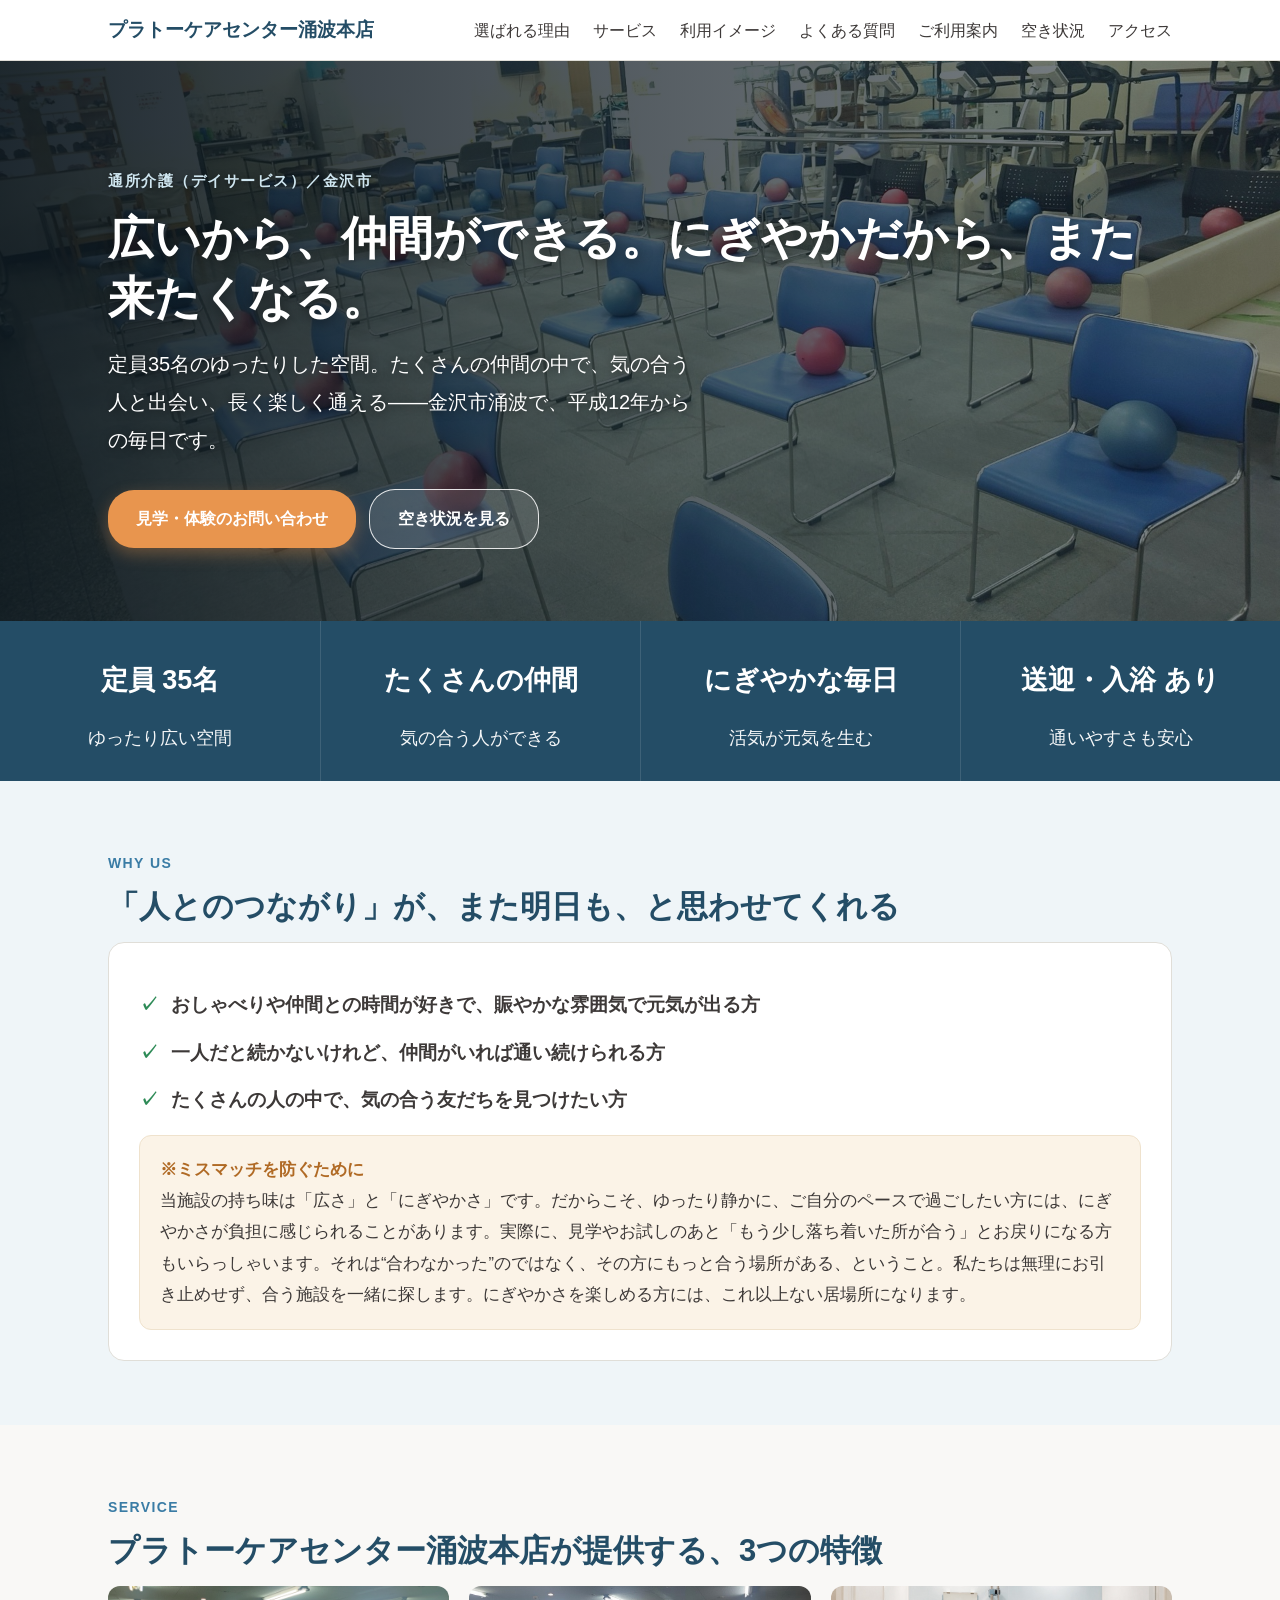
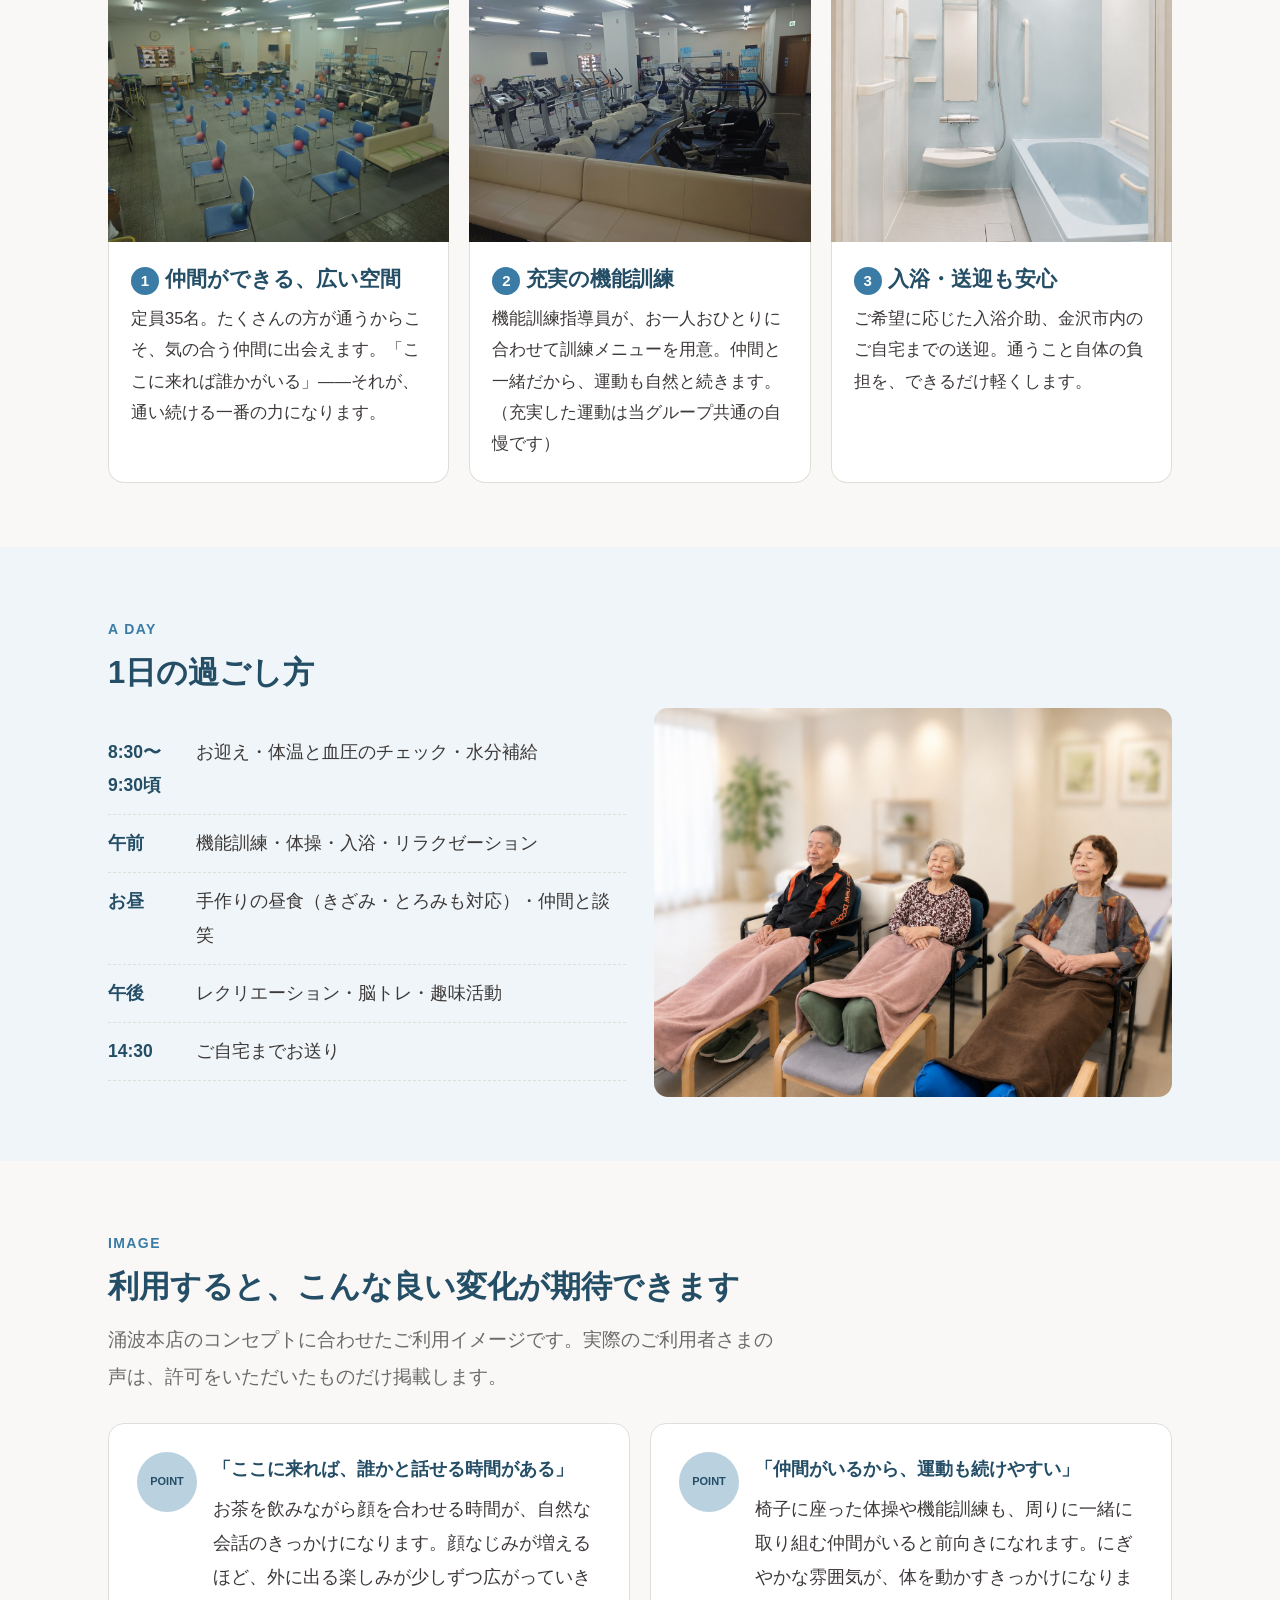
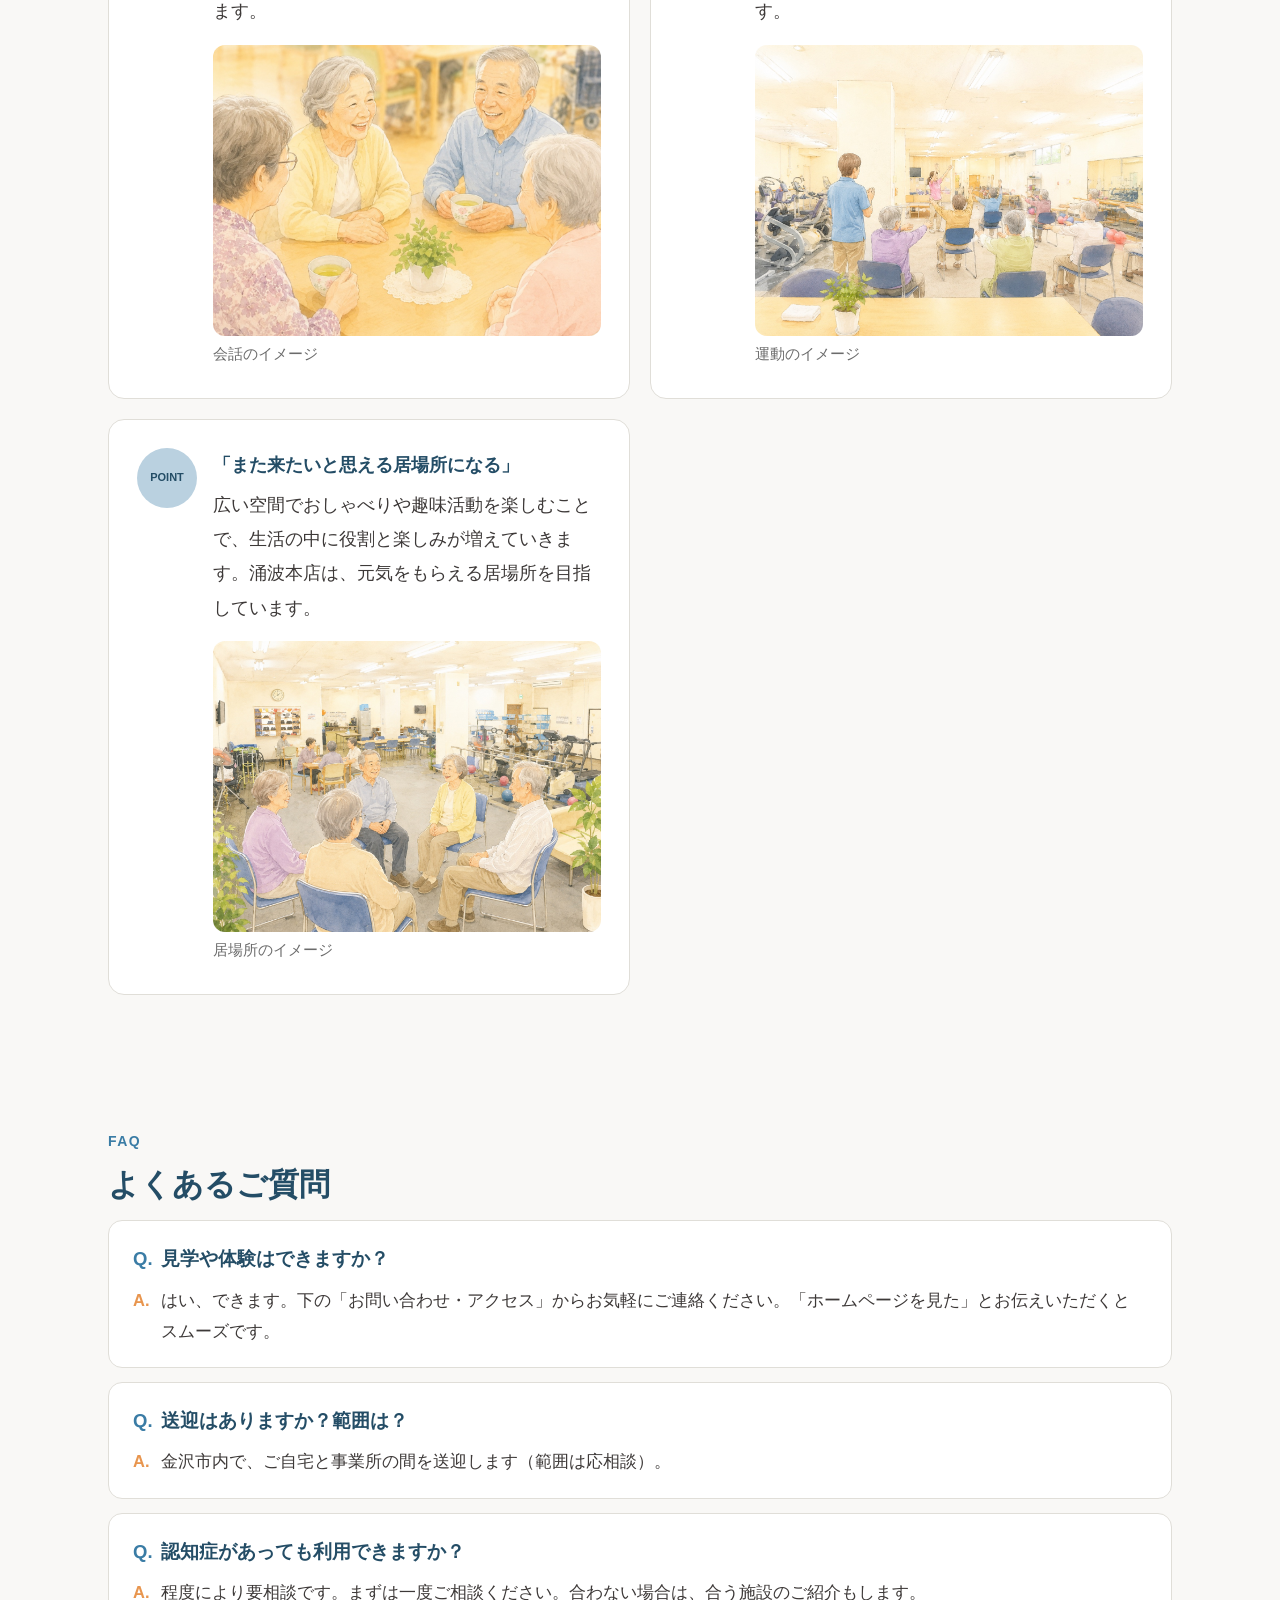
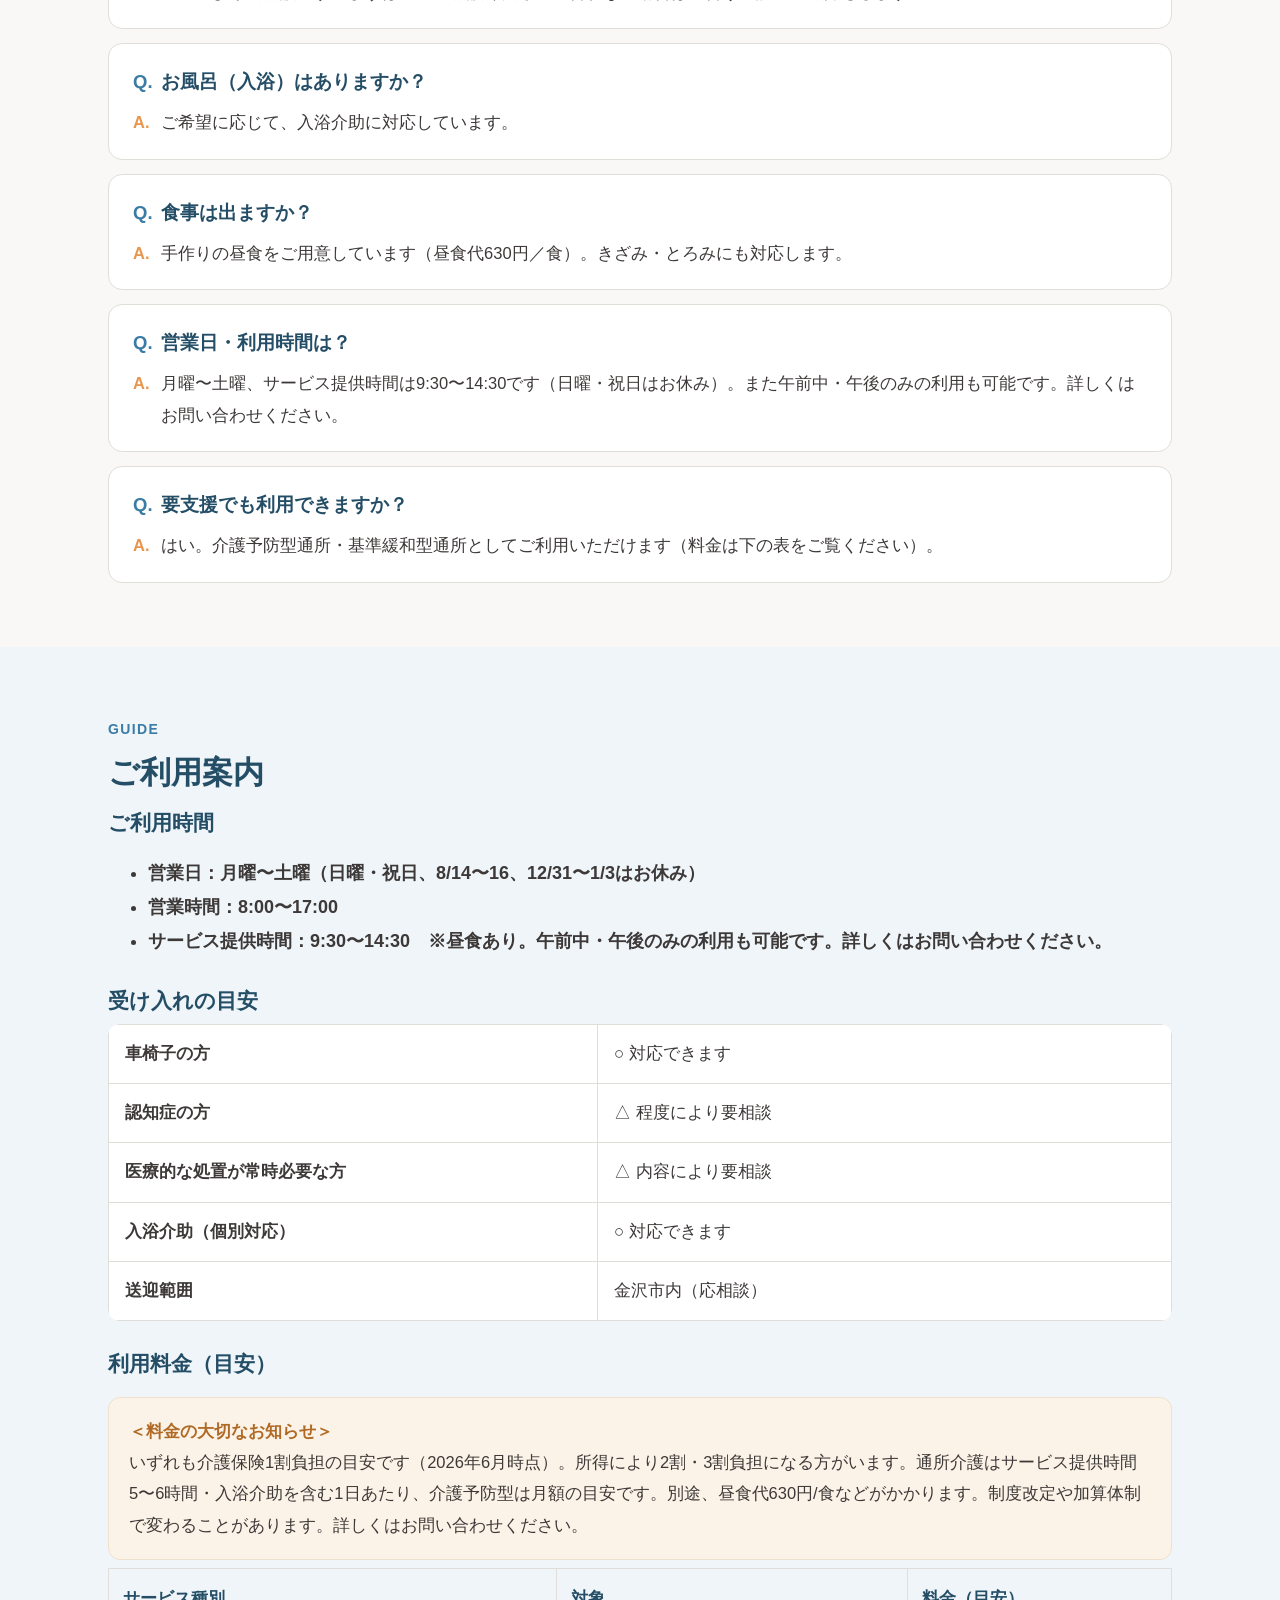
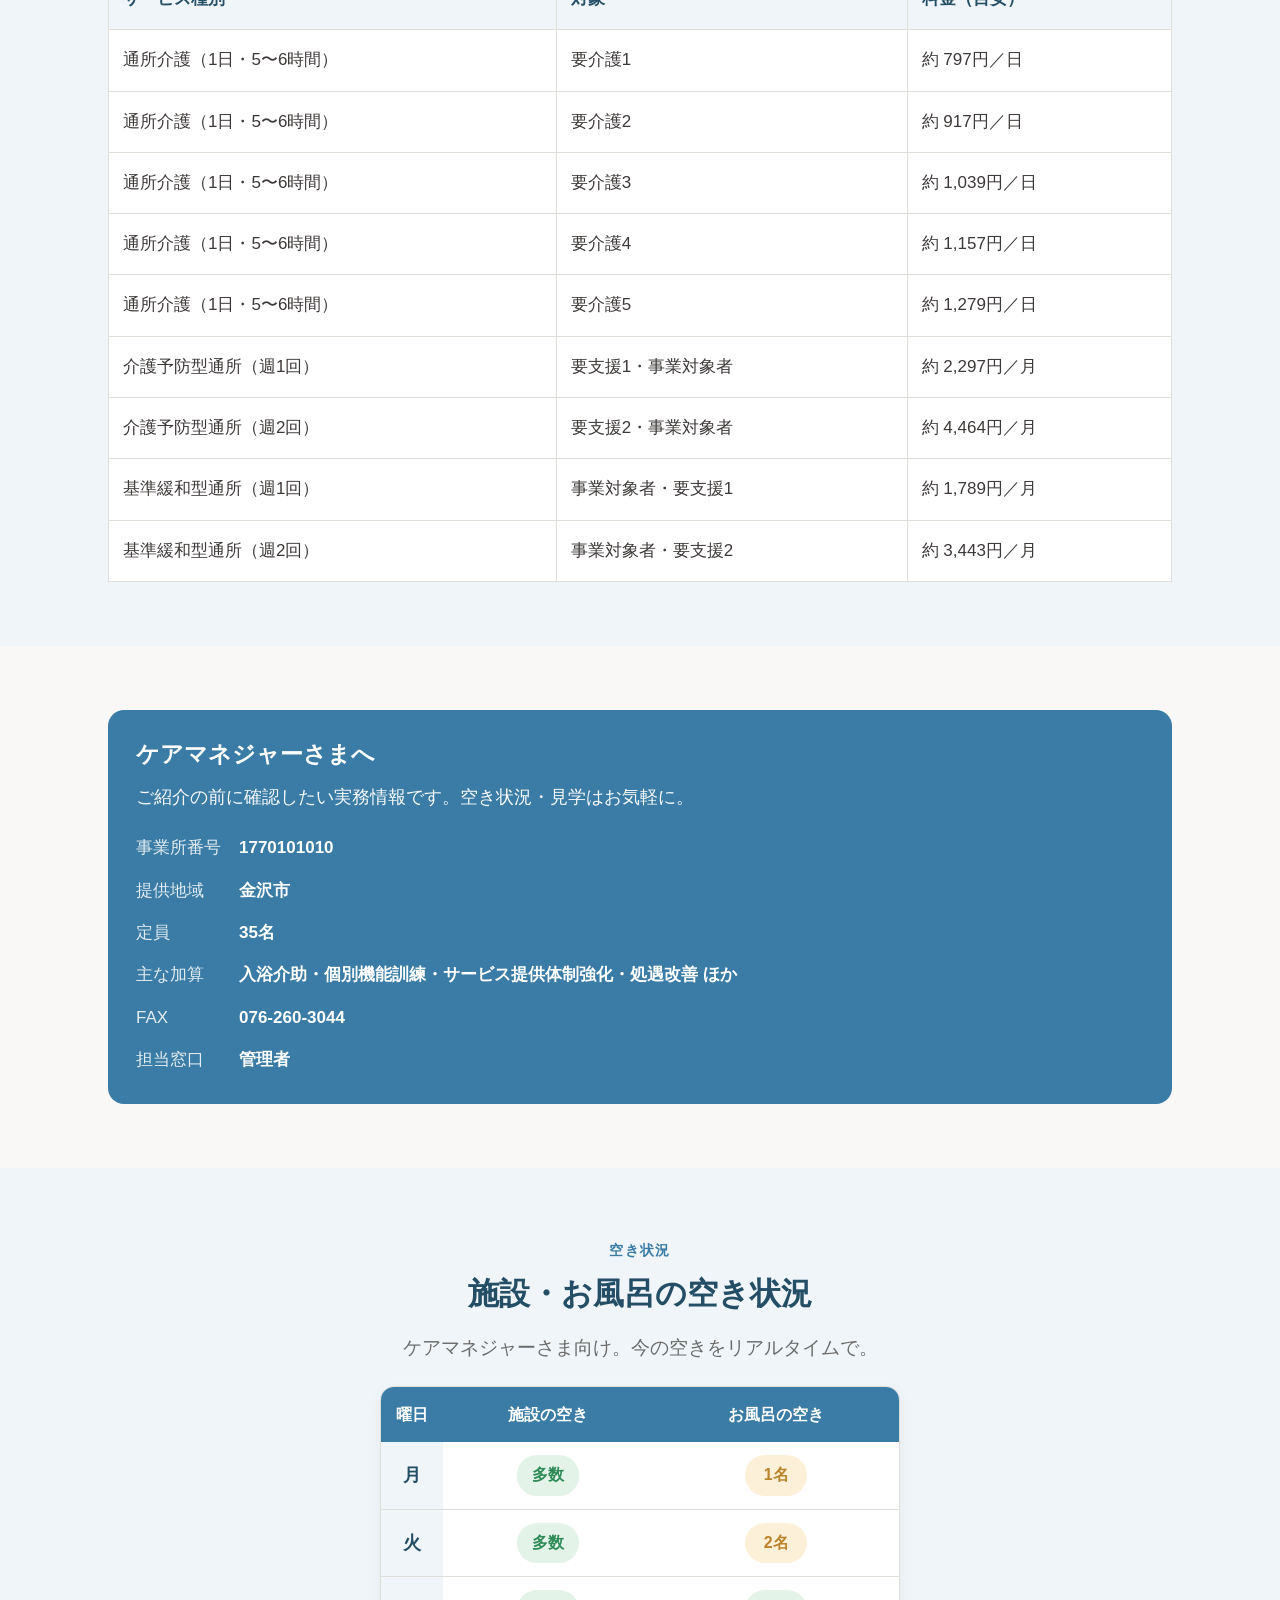
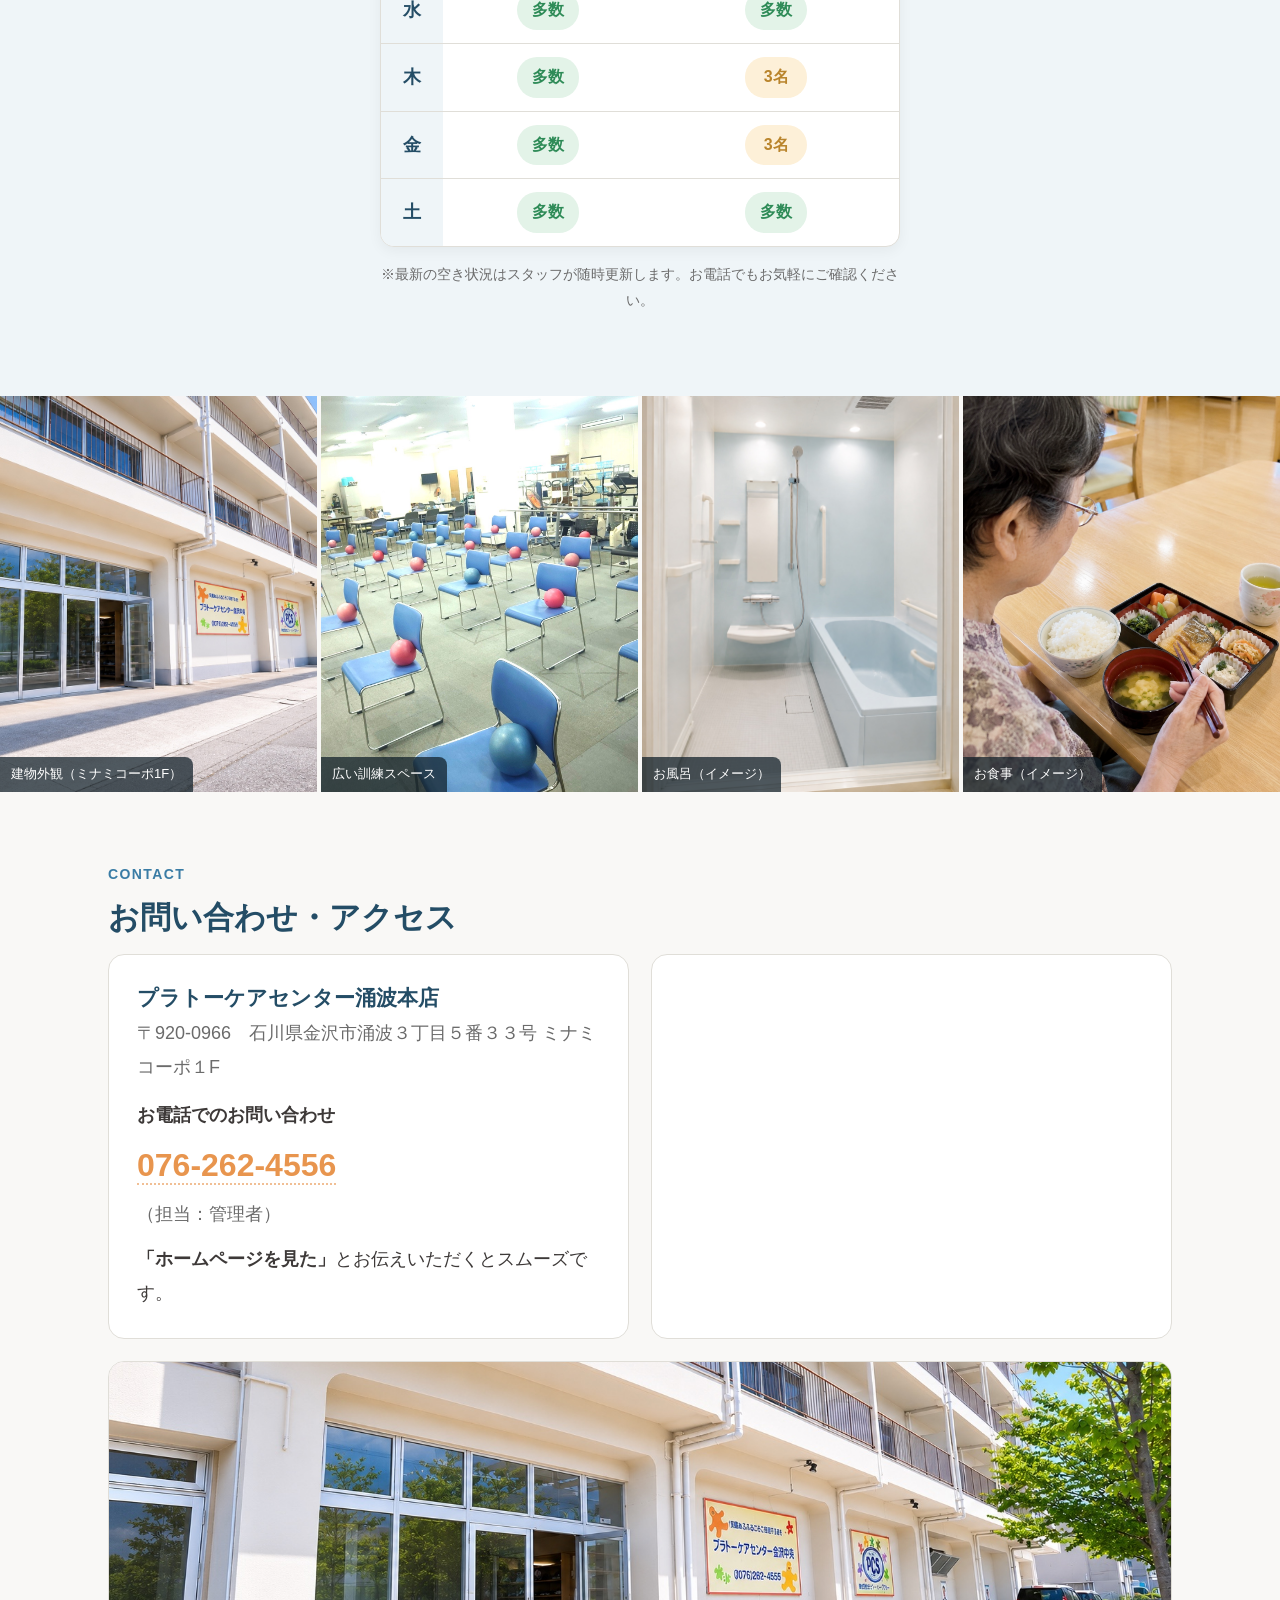
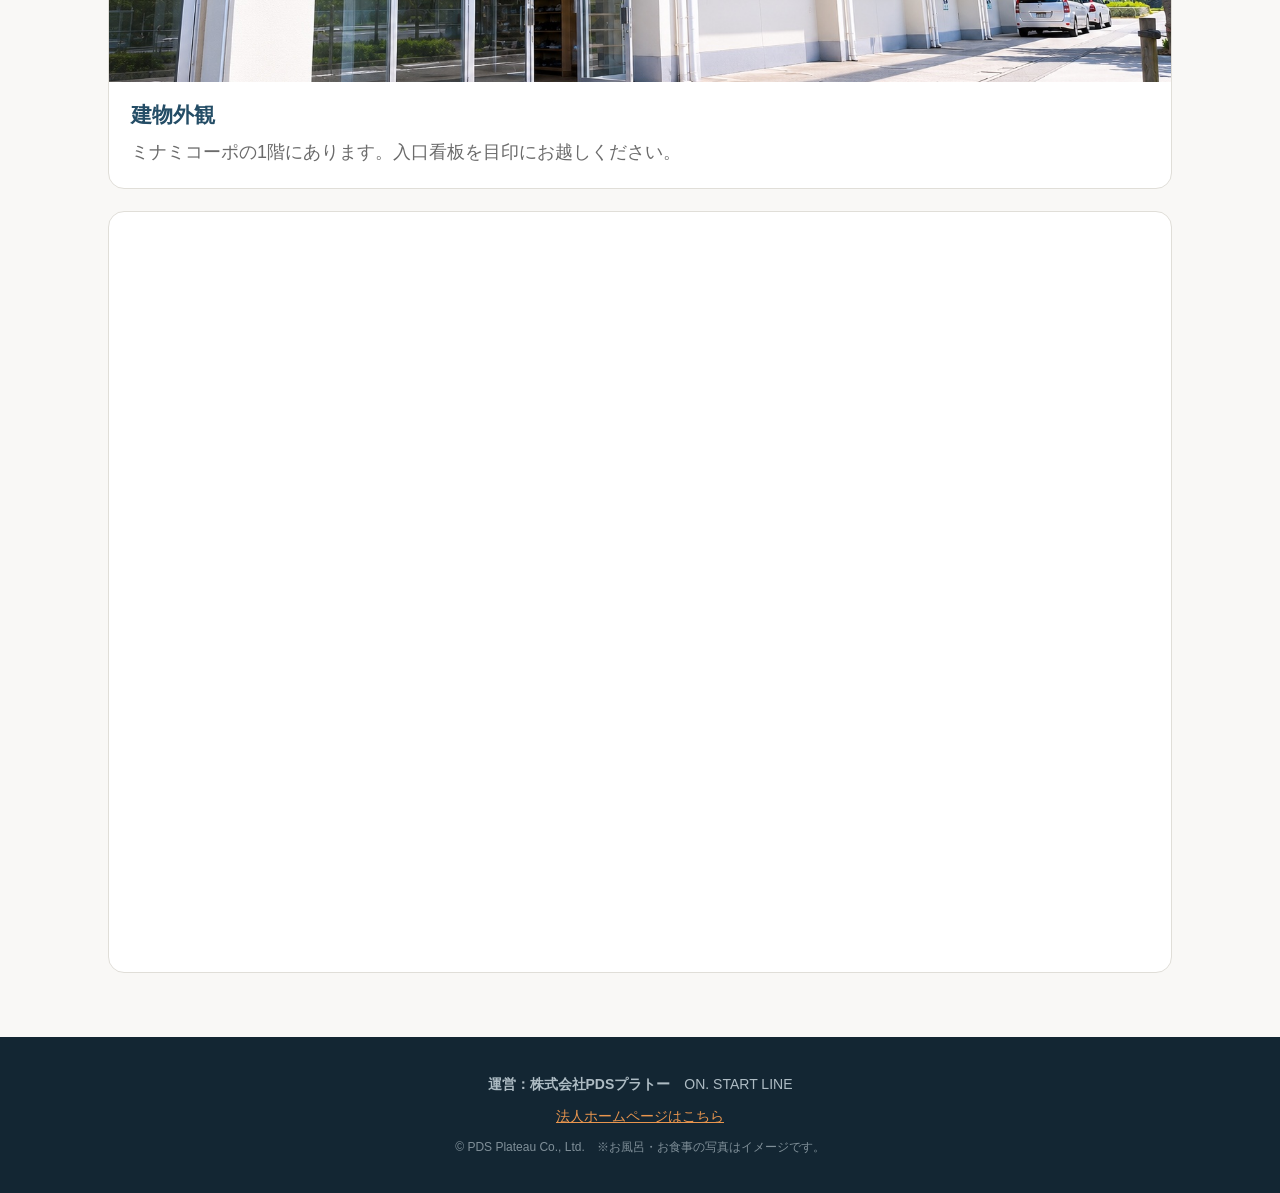
==== commit 3f227fd3: "自動保存 2026-06-07 09:25:16 | 入れ子: plateau-wakunami-hp" ====
--- a/見本_事業所HP.html
+++ b/見本_事業所HP.html
@@ -247,7 +247,7 @@
     "主な加算":"入浴介助・個別機能訓練・サービス提供体制強化・処遇改善 ほか", "FAX":"076-260-3044", "担当窓口":"管理者"
   },
   gallery: [
-    { image:"images/wakunami-exterior.jpg", cap:"建物外観（ミナミコーポ1F）" },
+    { image:"images/wakunami-exterior-bright.jpg", cap:"建物外観（ミナミコーポ1F）" },
     { image:"images/wakunami-hero.jpg", cap:"広い訓練スペース" },
     { image:"images/wakunami-bath.jpg", cap:"お風呂（イメージ）" },
     { image:"images/wakunami-meal.jpg", cap:"お食事（イメージ）" }
@@ -417,7 +417,7 @@
           <div class="ph" style="height:100%;min-height:240px;border-radius:0;">［Googleマップの埋め込み枠］</div>
         </div>
         <div class="card" style="grid-column:1 / -1;padding:0;overflow:hidden;">
-          <img src="images/wakunami-exterior.jpg" alt="建物外観（ミナミコーポ1F）" loading="lazy" decoding="async" style="height:320px;">
+          <img src="images/wakunami-exterior-bright.jpg" alt="建物外観（ミナミコーポ1F）" loading="lazy" decoding="async" style="height:320px;">
           <div style="padding:18px 22px;">
             <h3 style="color:var(--brand-dark);margin:0 0 6px;">建物外観</h3>
             <p style="margin:0;color:var(--sub);">ミナミコーポの1階にあります。入口看板を目印にお越しください。</p>
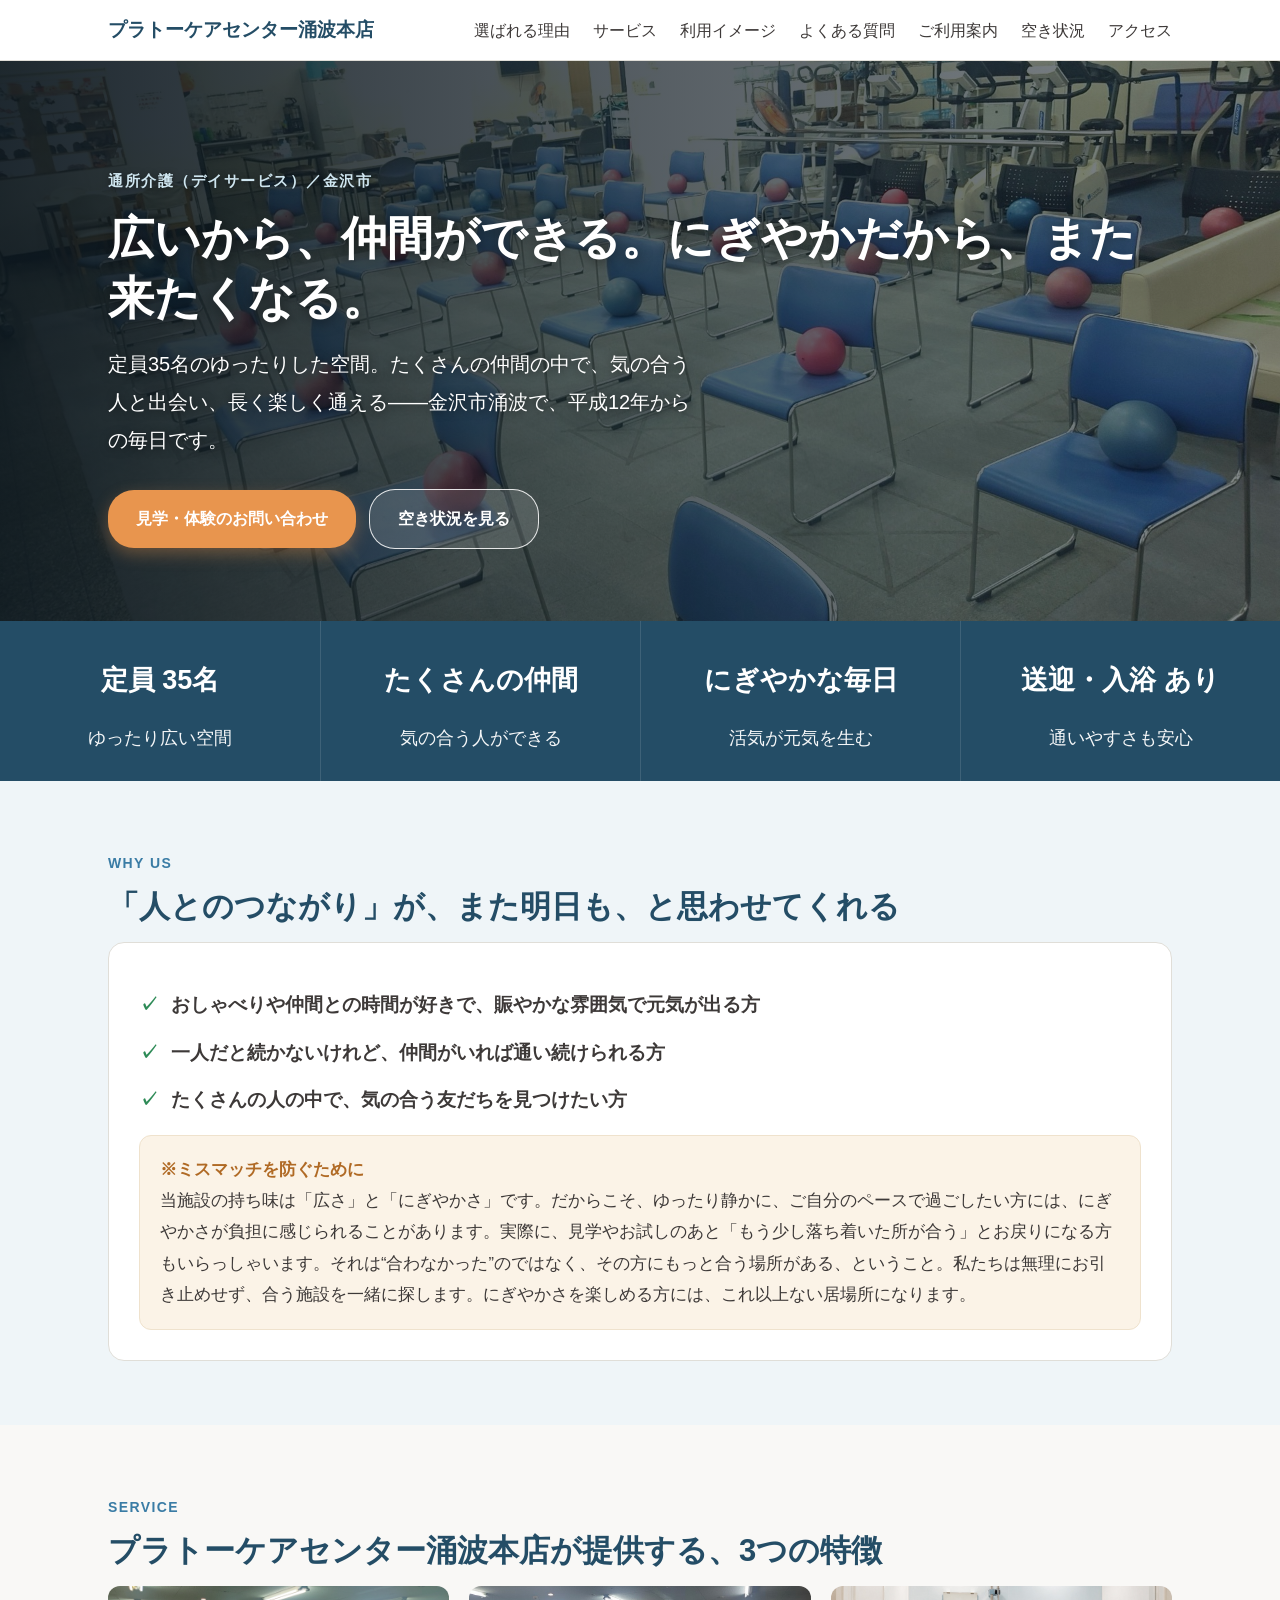
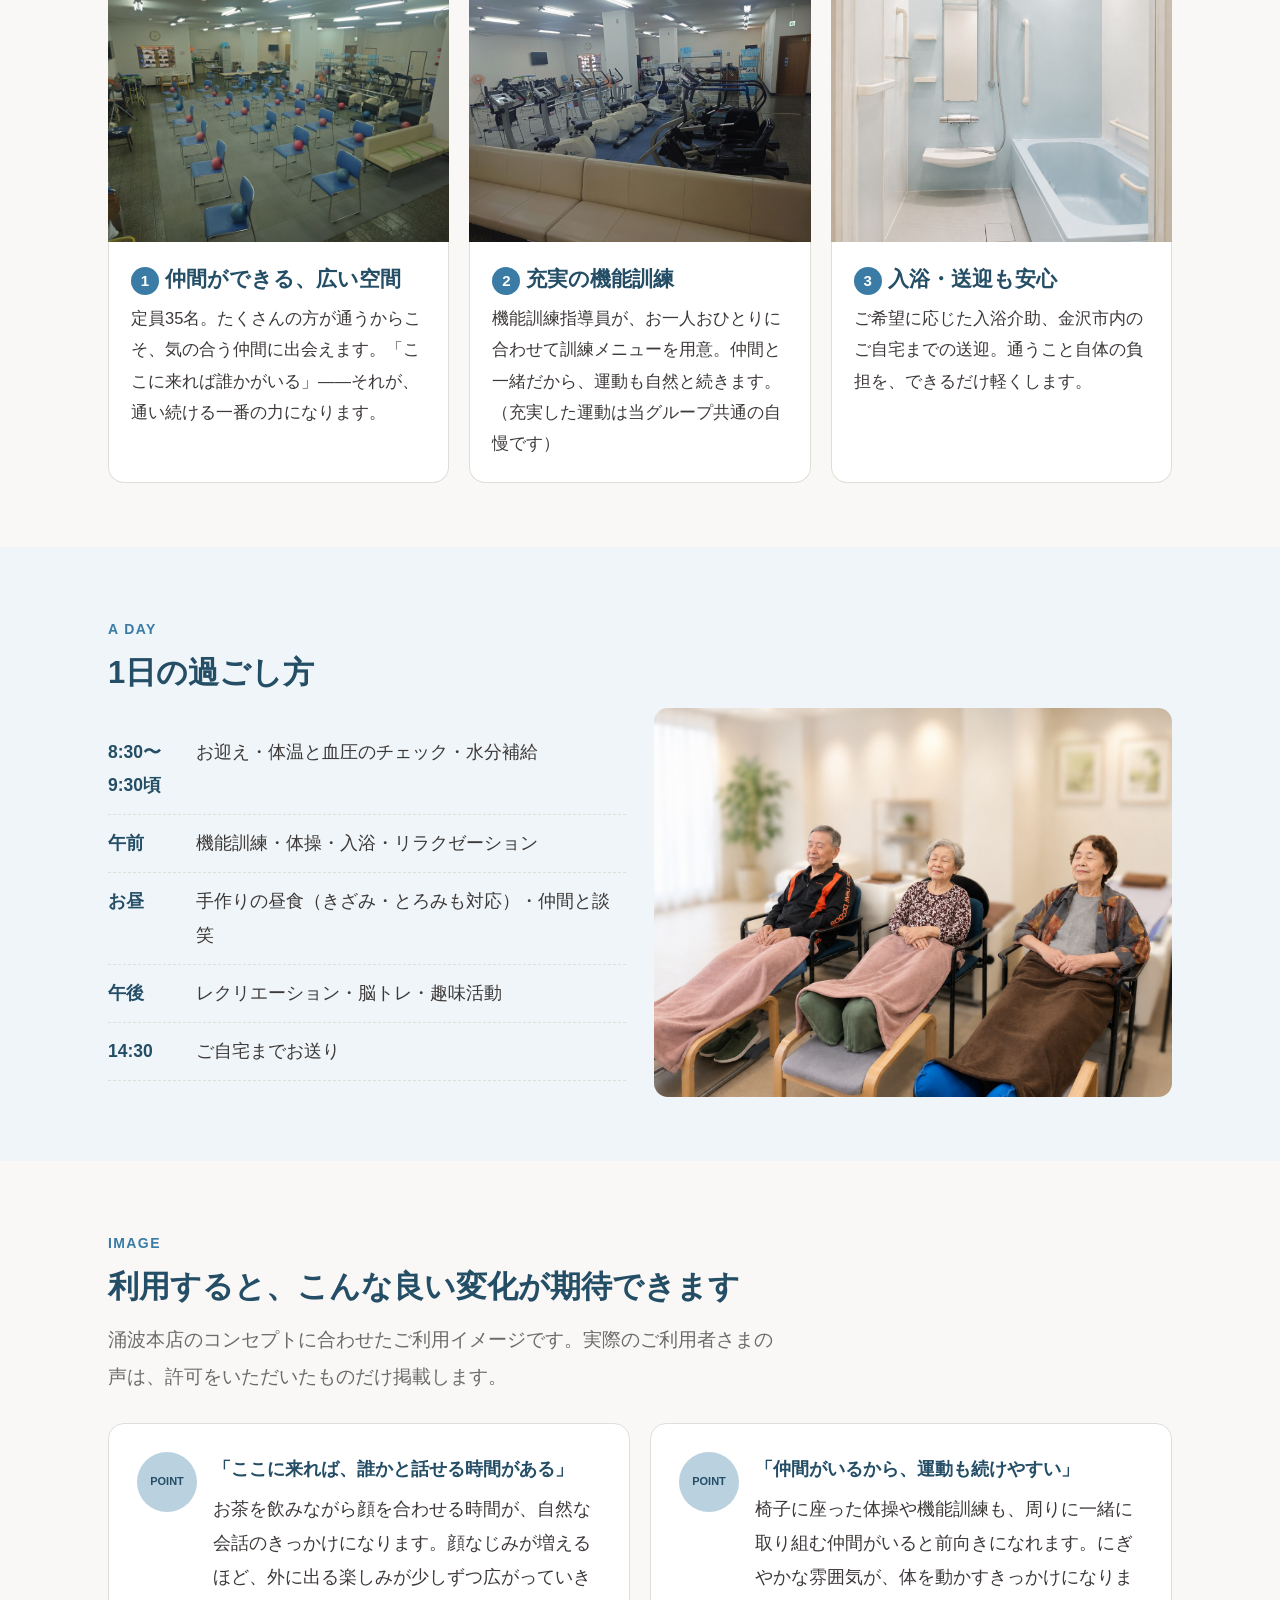
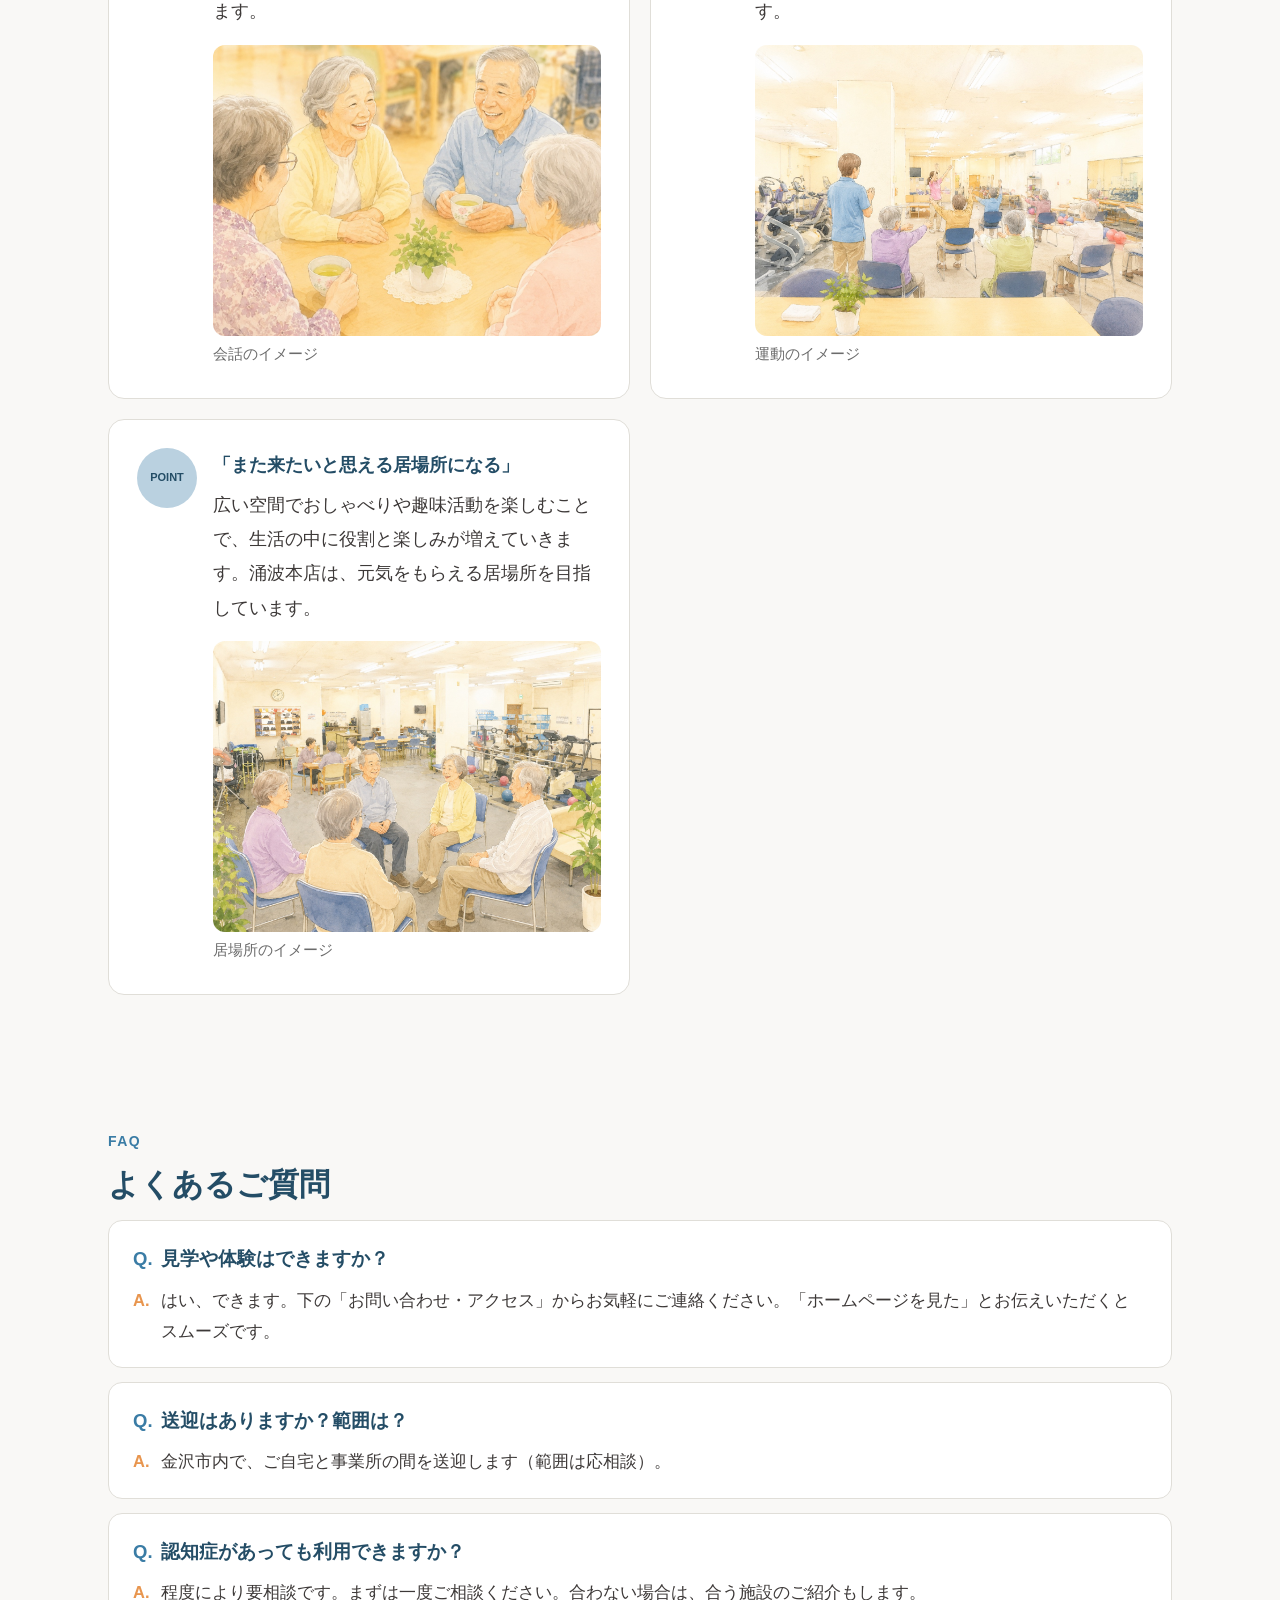
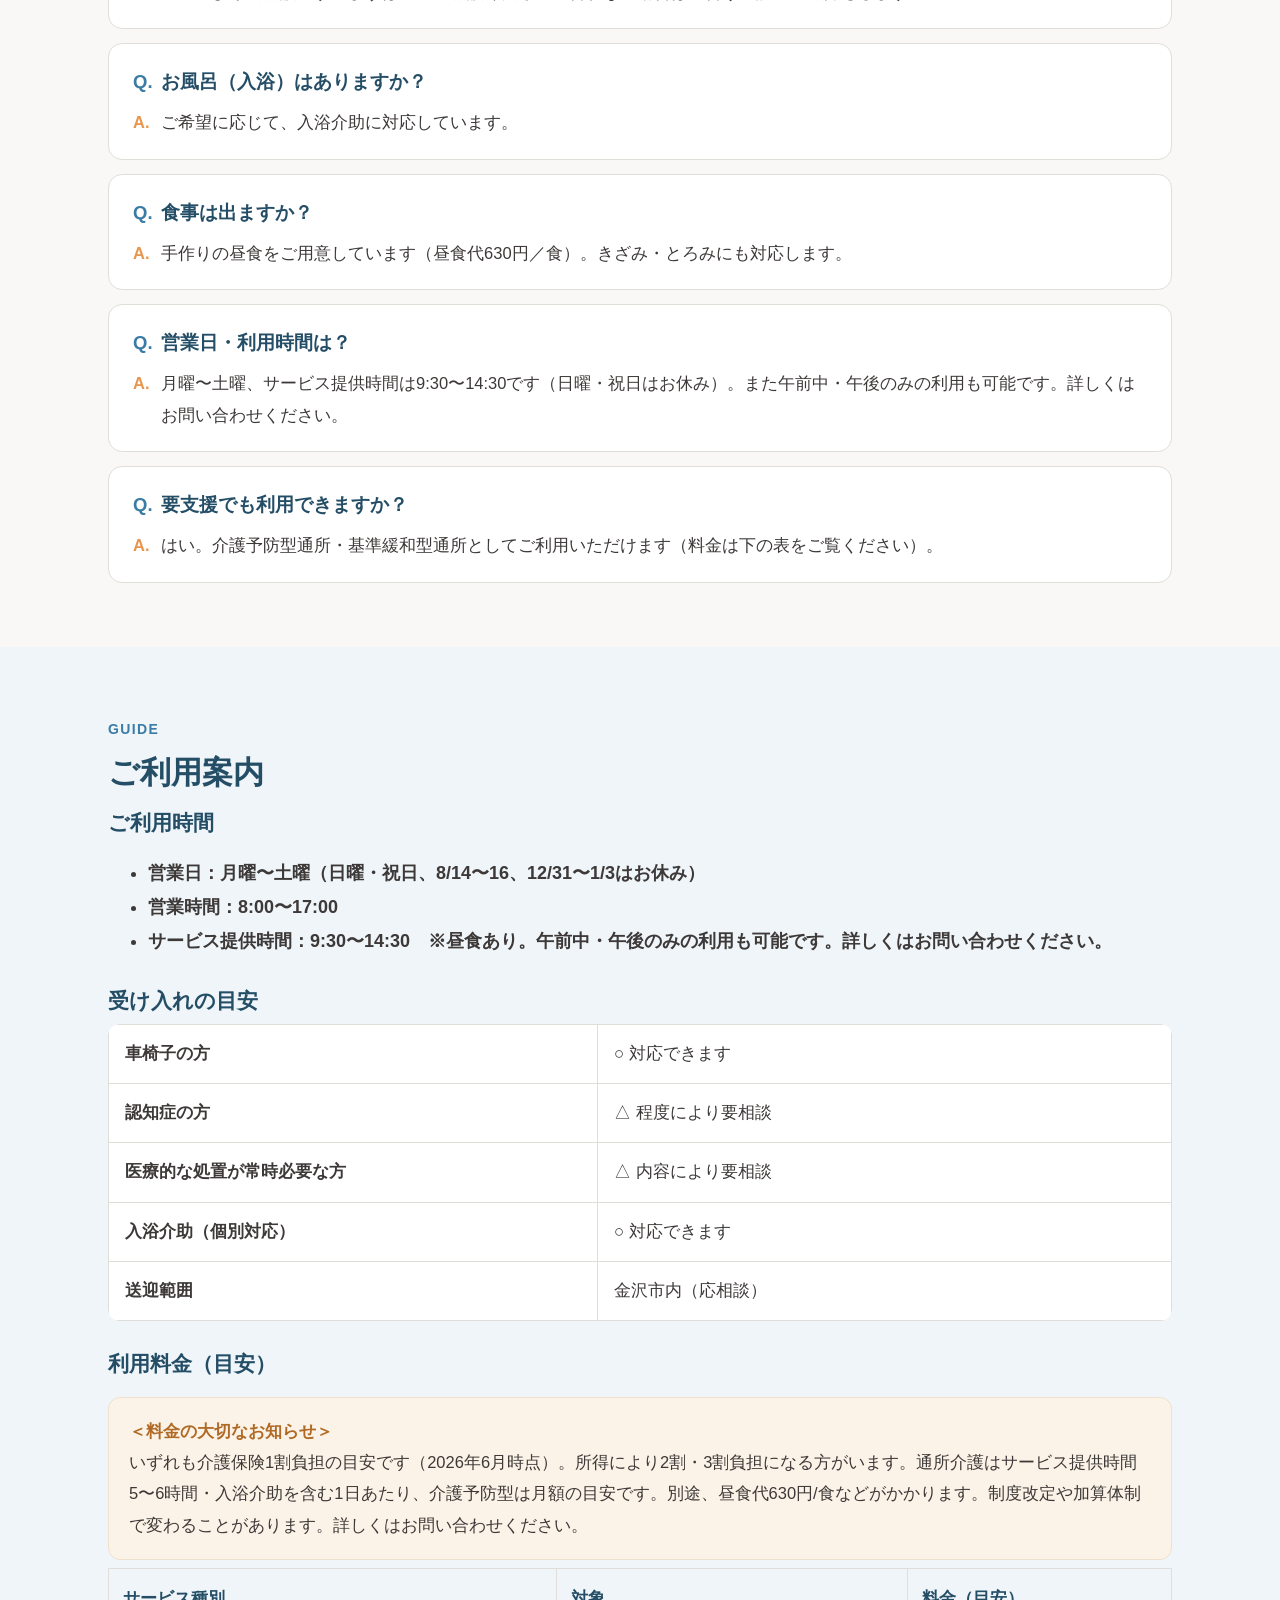
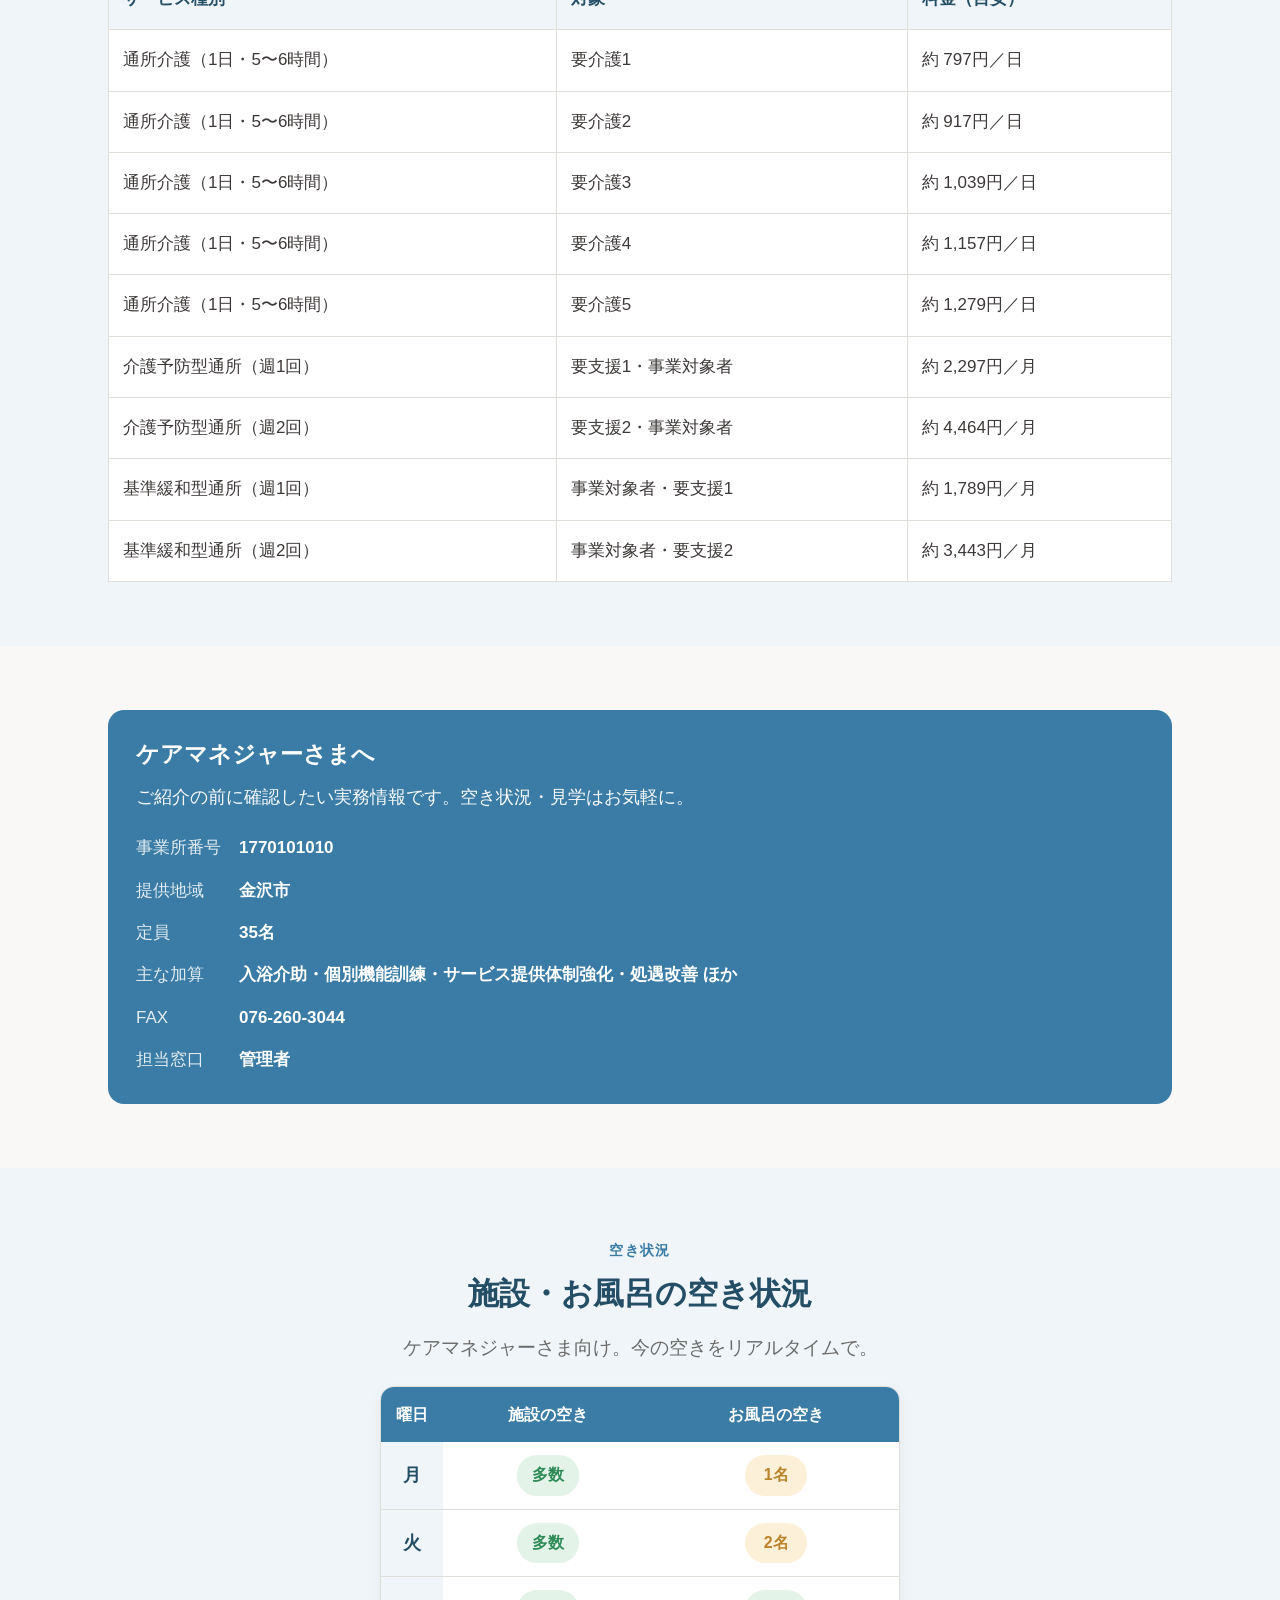
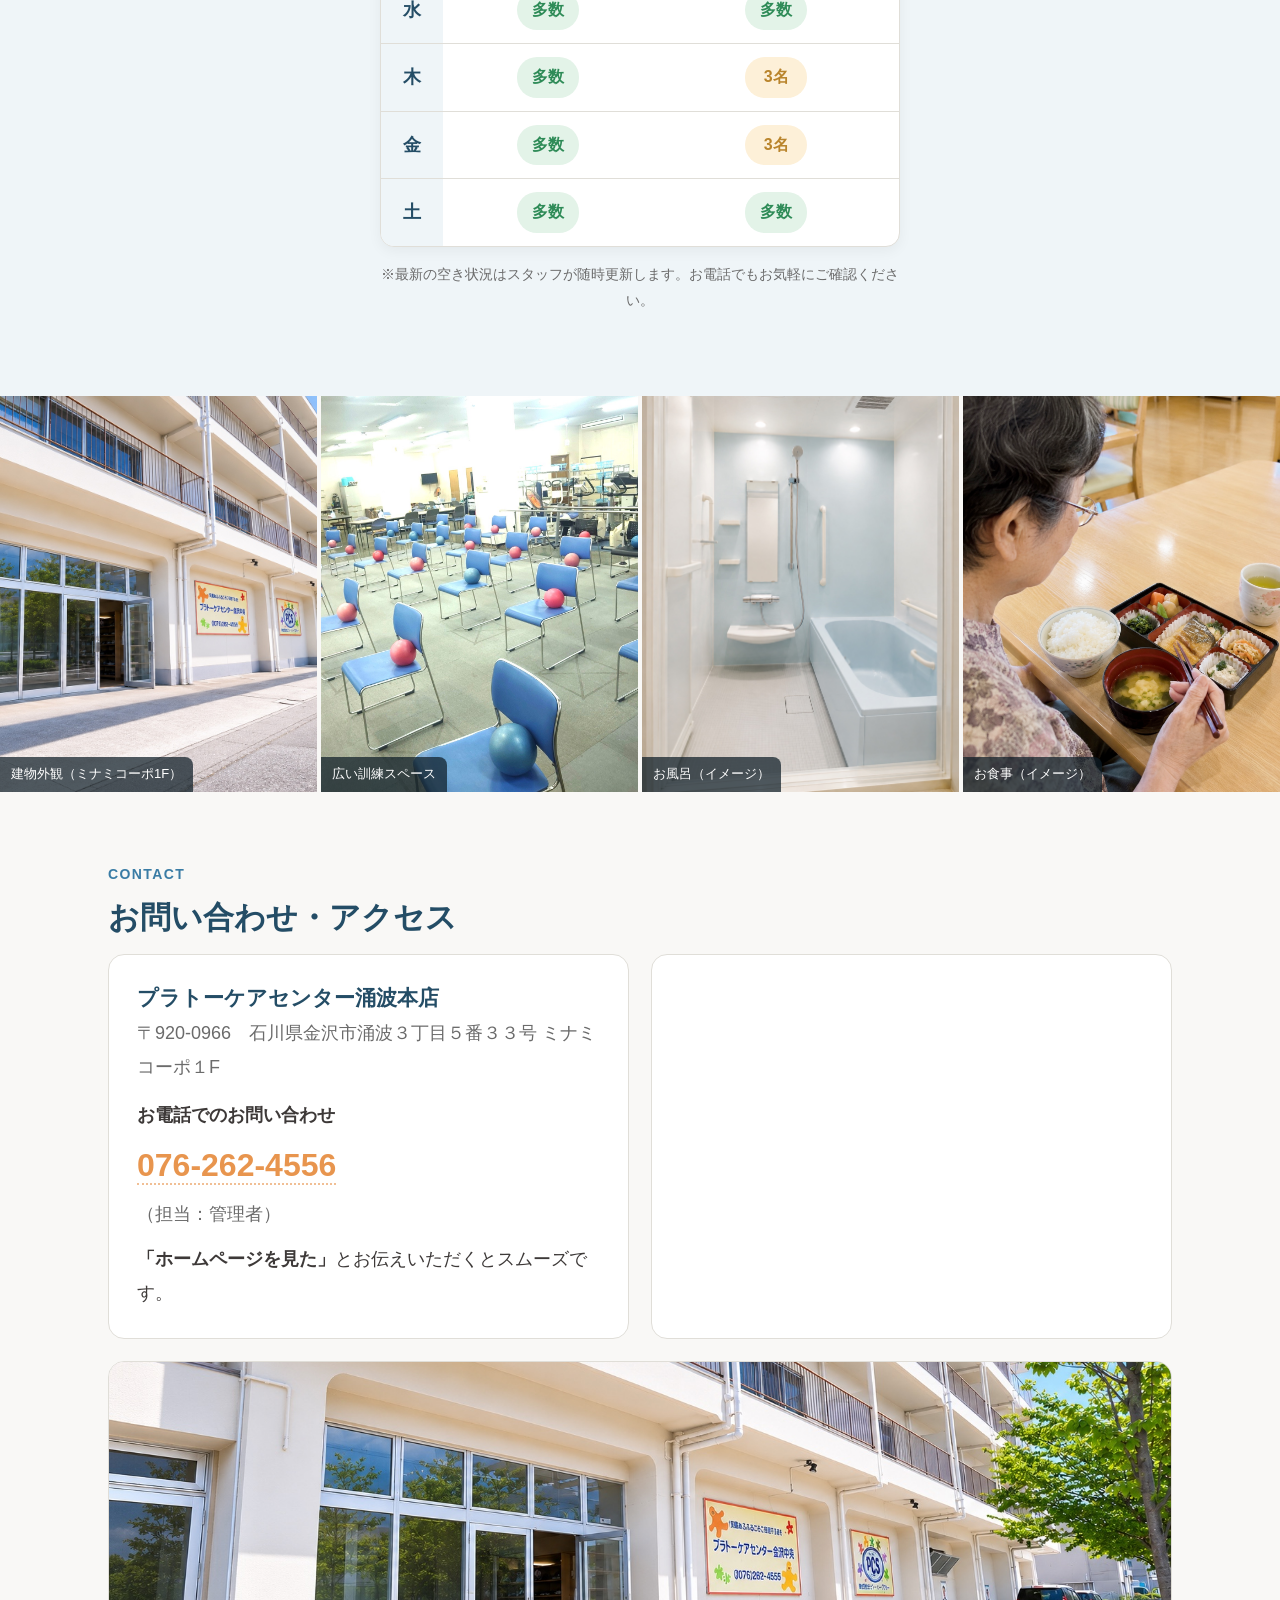
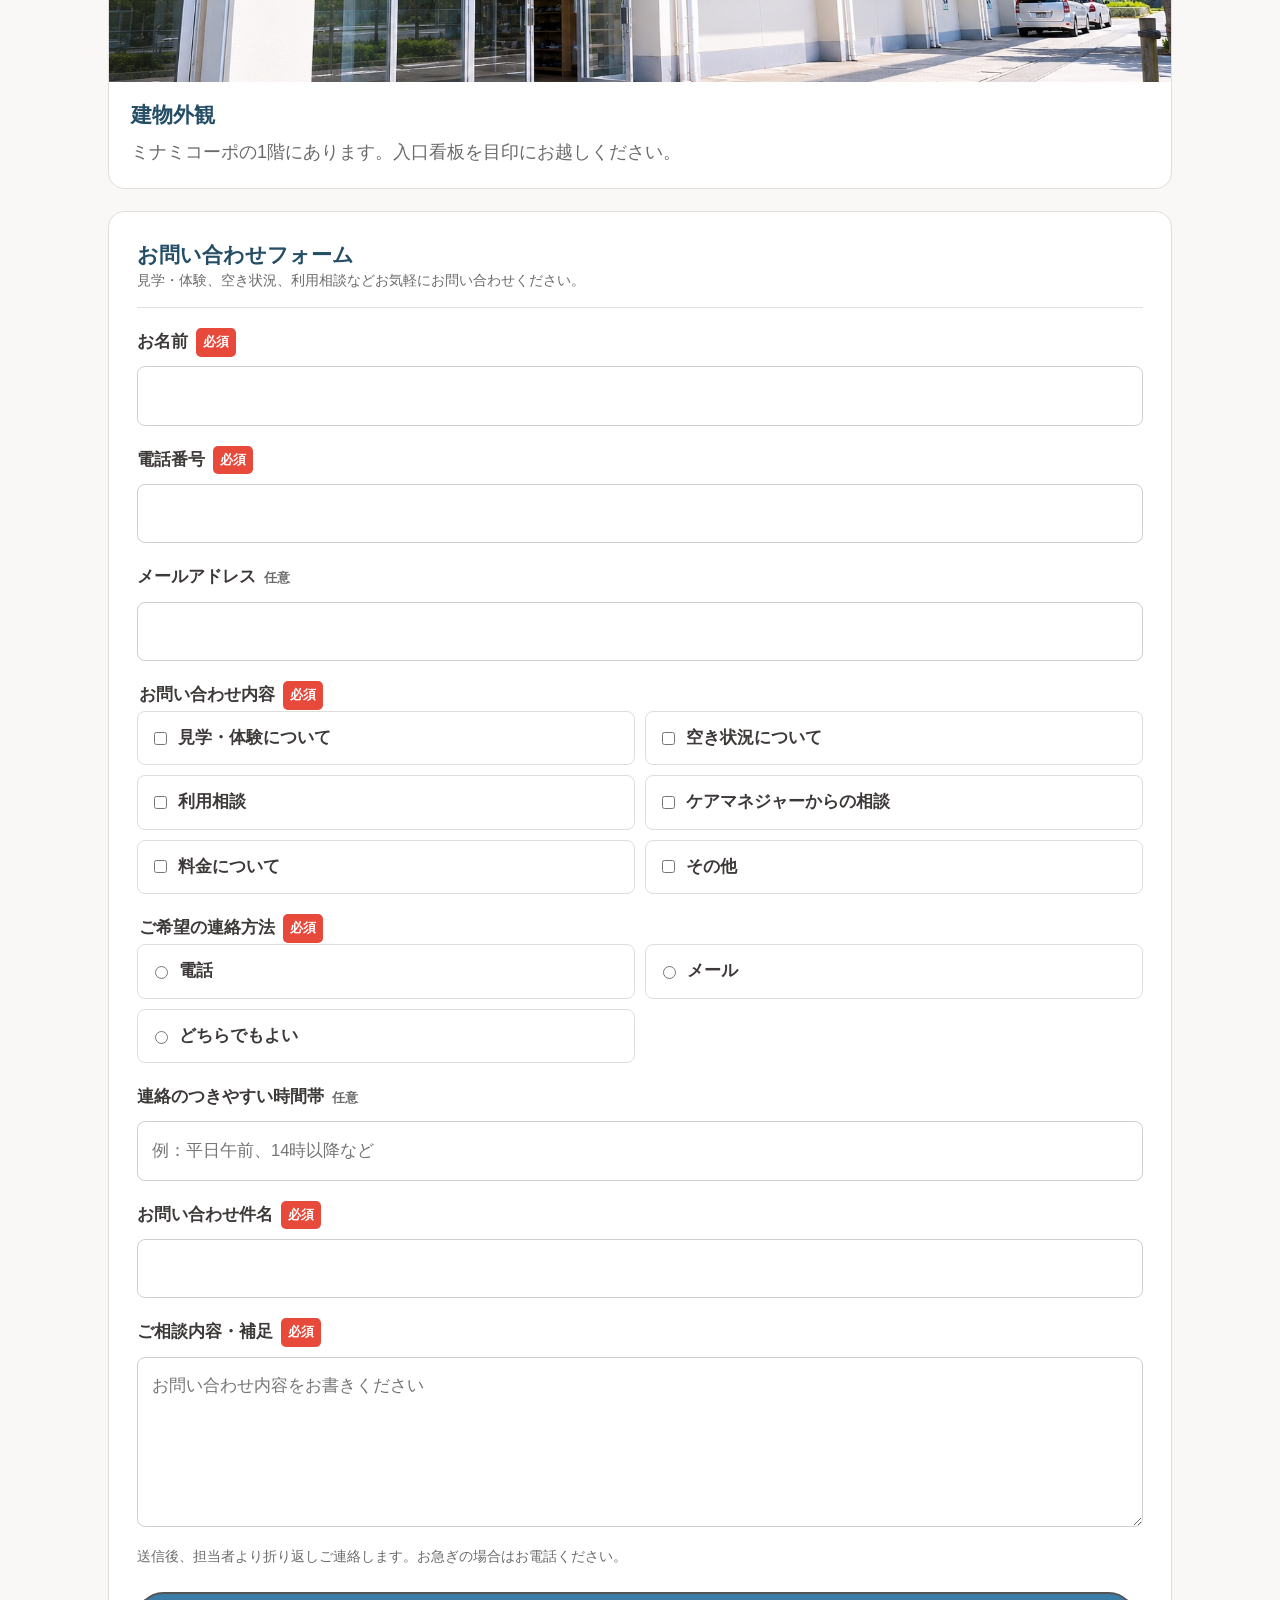
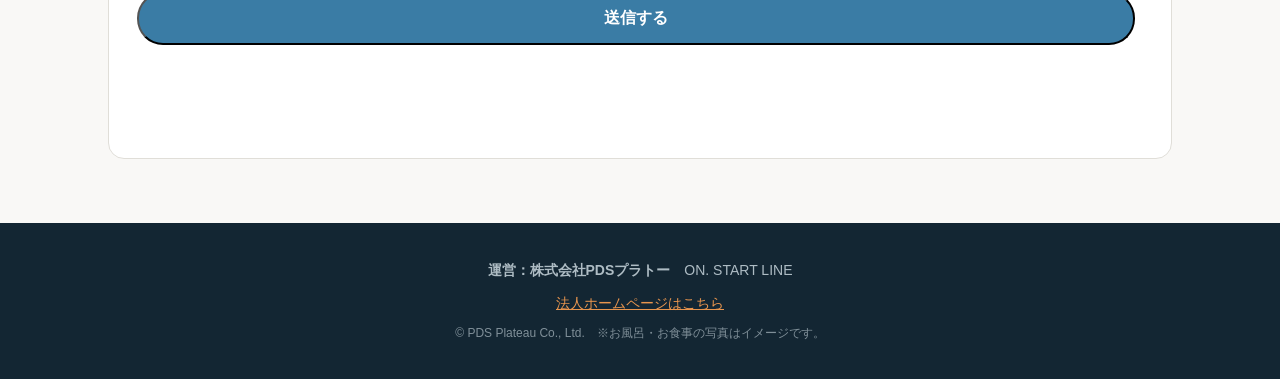
==== commit 5d279aef: "自動保存 2026-06-07 14:30:14 | 入れ子: plateau-wakunami-hp" ====
--- a/見本_事業所HP.html
+++ b/見本_事業所HP.html
@@ -95,6 +95,21 @@
   .qa .q::before{content:"Q.";color:var(--brand);margin-right:8px;font-weight:800;}
   .qa .a{color:var(--text);font-size:16.5px;padding-left:1.7em;position:relative;}
   .qa .a::before{content:"A.";position:absolute;left:0;color:var(--accent);font-weight:800;}
+  .contact-form{border-top:1px solid var(--line);margin-top:14px;padding-top:18px;display:grid;gap:18px;}
+  .contact-form .field{display:grid;gap:8px;}
+  .contact-form label,.contact-form legend{font-weight:800;color:var(--ink);font-size:17px;}
+  .contact-form fieldset{border:0;margin:0;padding:0;display:grid;gap:10px;}
+  .contact-form input,.contact-form select,.contact-form textarea{width:100%;border:1px solid #cfcfcf;border-radius:8px;background:#fff;padding:13px 14px;font:inherit;font-size:16.5px;color:var(--text);}
+  .contact-form textarea{min-height:170px;resize:vertical;line-height:1.8;}
+  .contact-form input:focus,.contact-form select:focus,.contact-form textarea:focus{outline:3px solid color-mix(in srgb,var(--brand) 18%,transparent);border-color:var(--brand);}
+  .required{display:inline-block;background:#e74a3b;color:#fff;border-radius:5px;padding:2px 7px;margin-left:8px;font-size:13px;font-weight:800;vertical-align:middle;}
+  .optional{color:var(--sub);font-size:13px;margin-left:8px;font-weight:700;}
+  .choice-grid{display:grid;grid-template-columns:repeat(2,minmax(0,1fr));gap:10px;}
+  .choice{display:flex;align-items:center;gap:8px;border:1px solid var(--line);border-radius:8px;padding:10px 12px;background:#fff;color:var(--text);font-weight:700;}
+  .choice input{width:auto;accent-color:var(--brand);}
+  .contact-note{font-size:14px;color:var(--sub);line-height:1.7;margin:0;}
+  .contact-status{min-height:1.7em;color:var(--brand-dark);font-weight:800;}
+  .hidden-frame{display:none;width:0;height:0;border:0;}
 
   .accept{width:100%;border-collapse:collapse;background:#fff;border-radius:12px;overflow:hidden;font-size:17px;}
   .accept td{border:1px solid var(--line);padding:13px 16px;}
@@ -276,7 +291,17 @@
   corporateUrl: "https://pds-plateau.com/",
   contactForm: {
     embedUrl: "https://docs.google.com/forms/d/e/1FAIpQLSc2fQBGRrtEQ_hcQpKNSTuAh4gWUToB2twjMLjA_s9LTwaMCw/viewform?embedded=true",
+    actionUrl: "https://docs.google.com/forms/d/e/1FAIpQLSc2fQBGRrtEQ_hcQpKNSTuAh4gWUToB2twjMLjA_s9LTwaMCw/formResponse",
     viewUrl: "https://docs.google.com/forms/d/e/1FAIpQLSc2fQBGRrtEQ_hcQpKNSTuAh4gWUToB2twjMLjA_s9LTwaMCw/viewform",
+    entries: {
+      name: "entry.1373925860",
+      phone: "entry.1197322072",
+      email: "entry.136712227",
+      topic: "entry.763073916",
+      method: "entry.1272933334",
+      time: "entry.640689696",
+      detail: "entry.518145779"
+    },
     note: "フォームは準備中です。お急ぎの場合はお電話でお問い合わせください。"
   }
 };
@@ -511,14 +536,91 @@
   set('akiButtons',b);
   // 地図：embed URLがあればiframe、なければ枠のまま
   if(F.mapEmbedUrl){ set('mapBox',`<iframe src="${esc(F.mapEmbedUrl)}" width="100%" height="100%" style="border:0;min-height:240px;" allowfullscreen loading="lazy" referrerpolicy="no-referrer-when-downgrade"></iframe>`); }
-  // お問い合わせフォーム：Googleフォームの埋め込みURLがあれば表示。空なら電話案内。
+  // お問い合わせフォーム：見た目はサイト内、送信先は既存のGoogleフォーム。
   const cf=F.contactForm||{};
   const cfBox=document.getElementById('contactFormBox');
   if(cfBox){
-    if(cf.embedUrl){
-      cfBox.style.padding='0';
-      cfBox.style.overflow='hidden';
-      cfBox.innerHTML=`<iframe src="${esc(cf.embedUrl)}" width="100%" height="760" style="border:0;display:block;" loading="lazy" referrerpolicy="no-referrer-when-downgrade">読み込んでいます...</iframe>`;
+    if(cf.actionUrl && cf.entries){
+      const e=cf.entries;
+      const topics=['見学・体験について','空き状況について','利用相談','ケアマネジャーからの相談','料金について','その他'];
+      const methods=['電話','メール','どちらでもよい'];
+      const topicHtml=topics.map(function(t){return `<label class="choice"><input type="checkbox" name="${esc(e.topic)}" value="${esc(t)}" data-contact-topic="1"> ${esc(t)}</label>`;}).join('');
+      const methodHtml=methods.map(function(m,i){return `<label class="choice"><input type="radio" name="${esc(e.method)}" value="${esc(m)}" ${i===0?'required':''}> ${esc(m)}</label>`;}).join('');
+      cfBox.innerHTML=`
+        <h3 style="color:var(--brand-dark);">お問い合わせフォーム</h3>
+        <p class="contact-note">見学・体験、空き状況、利用相談などお気軽にお問い合わせください。</p>
+        <form class="contact-form" id="customContactForm" action="${esc(cf.actionUrl)}" method="POST" target="contactSubmitFrame">
+          <div class="field">
+            <label for="contactName">お名前<span class="required">必須</span></label>
+            <input id="contactName" name="${esc(e.name)}" type="text" autocomplete="name" required>
+          </div>
+          <div class="field">
+            <label for="contactPhone">電話番号<span class="required">必須</span></label>
+            <input id="contactPhone" name="${esc(e.phone)}" type="tel" autocomplete="tel" required>
+          </div>
+          <div class="field">
+            <label for="contactEmail">メールアドレス<span class="optional">任意</span></label>
+            <input id="contactEmail" name="${esc(e.email)}" type="email" autocomplete="email">
+          </div>
+          <fieldset>
+            <legend>お問い合わせ内容<span class="required">必須</span></legend>
+            <div class="choice-grid">${topicHtml}</div>
+          </fieldset>
+          <fieldset>
+            <legend>ご希望の連絡方法<span class="required">必須</span></legend>
+            <div class="choice-grid">${methodHtml}</div>
+          </fieldset>
+          <div class="field">
+            <label for="contactTime">連絡のつきやすい時間帯<span class="optional">任意</span></label>
+            <input id="contactTime" name="${esc(e.time)}" type="text" placeholder="例：平日午前、14時以降など">
+          </div>
+          <div class="field">
+            <label for="contactSubject">お問い合わせ件名<span class="required">必須</span></label>
+            <input id="contactSubject" type="text" required>
+          </div>
+          <div class="field">
+            <label for="contactMessage">ご相談内容・補足<span class="required">必須</span></label>
+            <textarea id="contactMessage" placeholder="お問い合わせ内容をお書きください" required></textarea>
+          </div>
+          <textarea id="contactDetail" name="${esc(e.detail)}" style="display:none;"></textarea>
+          <input type="hidden" name="fvv" value="1">
+          <input type="hidden" name="pageHistory" value="0">
+          <p class="contact-note">送信後、担当者より折り返しご連絡します。お急ぎの場合はお電話ください。</p>
+          <button class="btn btn-brand" type="submit" id="contactSubmit">送信する</button>
+          <p class="contact-status" id="contactStatus" aria-live="polite"></p>
+        </form>
+        <iframe class="hidden-frame" name="contactSubmitFrame" id="contactSubmitFrame" title="お問い合わせ送信先"></iframe>`;
+      const form=document.getElementById('customContactForm');
+      const status=document.getElementById('contactStatus');
+      const submit=document.getElementById('contactSubmit');
+      const frame=document.getElementById('contactSubmitFrame');
+      let submitted=false;
+      if(form && status && submit && frame){
+        form.addEventListener('submit',function(ev){
+          const checked=form.querySelectorAll('input[data-contact-topic="1"]:checked');
+          if(!checked.length){
+            ev.preventDefault();
+            status.textContent='お問い合わせ内容を1つ以上選んでください。';
+            return;
+          }
+          const subject=document.getElementById('contactSubject');
+          const message=document.getElementById('contactMessage');
+          const detail=document.getElementById('contactDetail');
+          if(detail && subject && message){
+            detail.value='件名：'+subject.value.trim()+"\n\n内容：\n"+message.value.trim();
+          }
+          submitted=true;
+          status.textContent='送信中です。';
+          submit.disabled=true;
+        });
+        frame.addEventListener('load',function(){
+          if(!submitted) return;
+          status.textContent='送信しました。お問い合わせありがとうございます。';
+          submit.disabled=false;
+          form.reset();
+          submitted=false;
+        });
+      }
     } else {
       cfBox.innerHTML=`<h3 style="color:var(--brand-dark);">お問い合わせフォーム</h3><p style="margin:8px 0 0;color:var(--sub);">${esc(cf.note||'フォームは準備中です。お急ぎの場合はお電話でお問い合わせください。')}</p>`+(cf.viewUrl?`<p style="margin:14px 0 0;"><a class="btn btn-brand" href="${esc(cf.viewUrl)}" target="_blank" rel="noopener noreferrer">フォームを開く</a></p>`:'');
     }
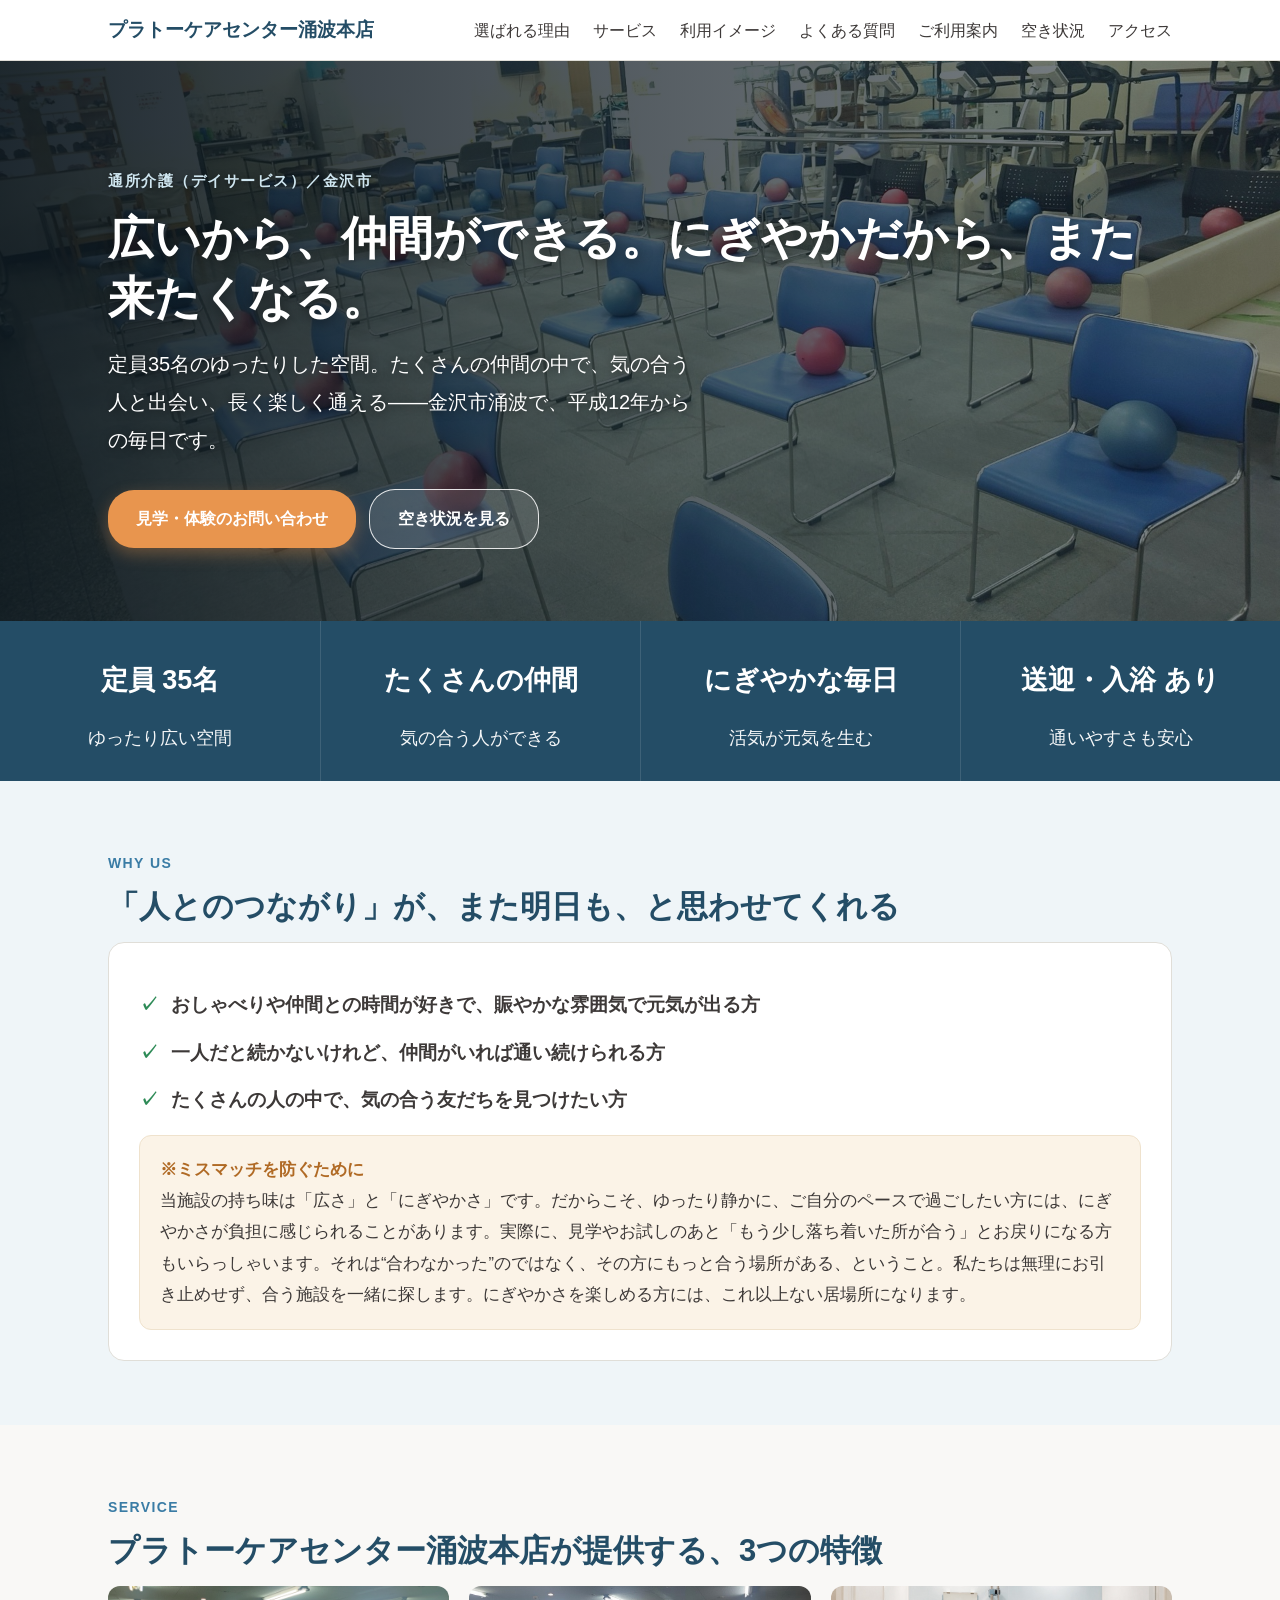
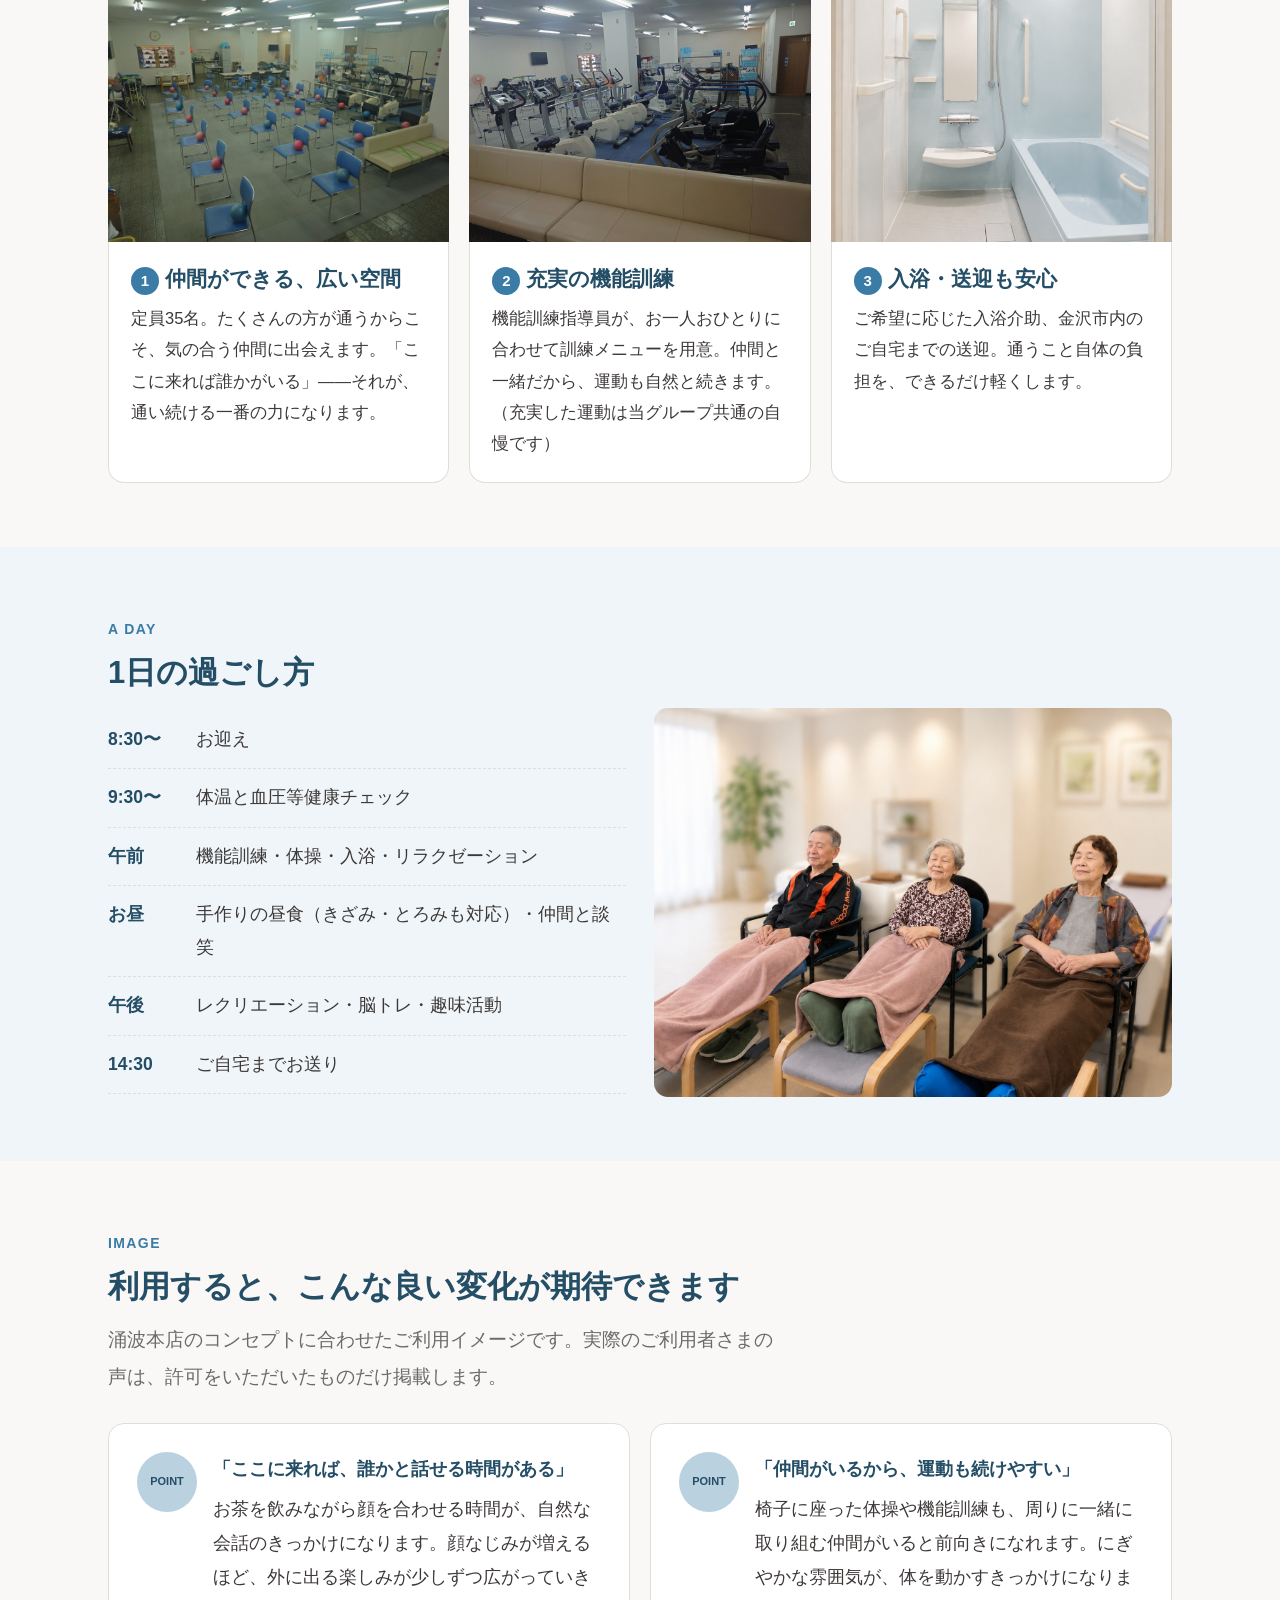
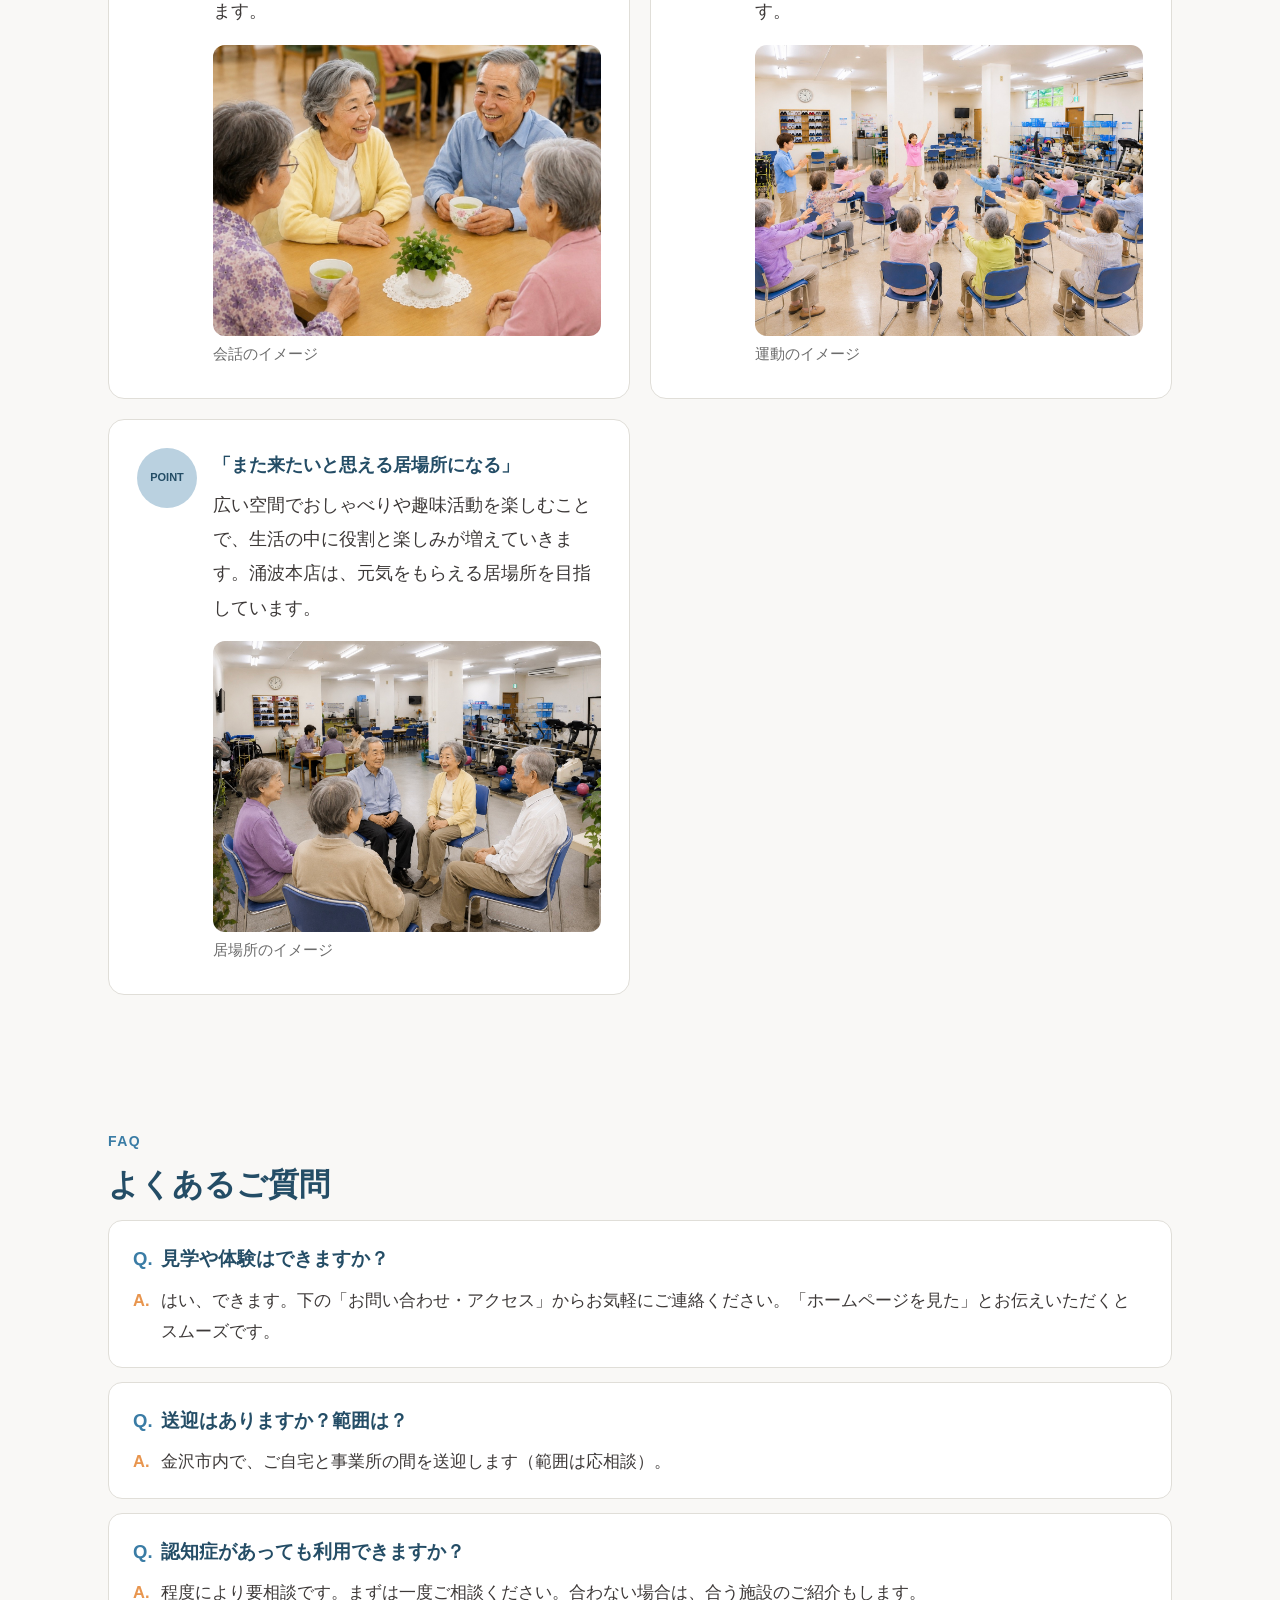
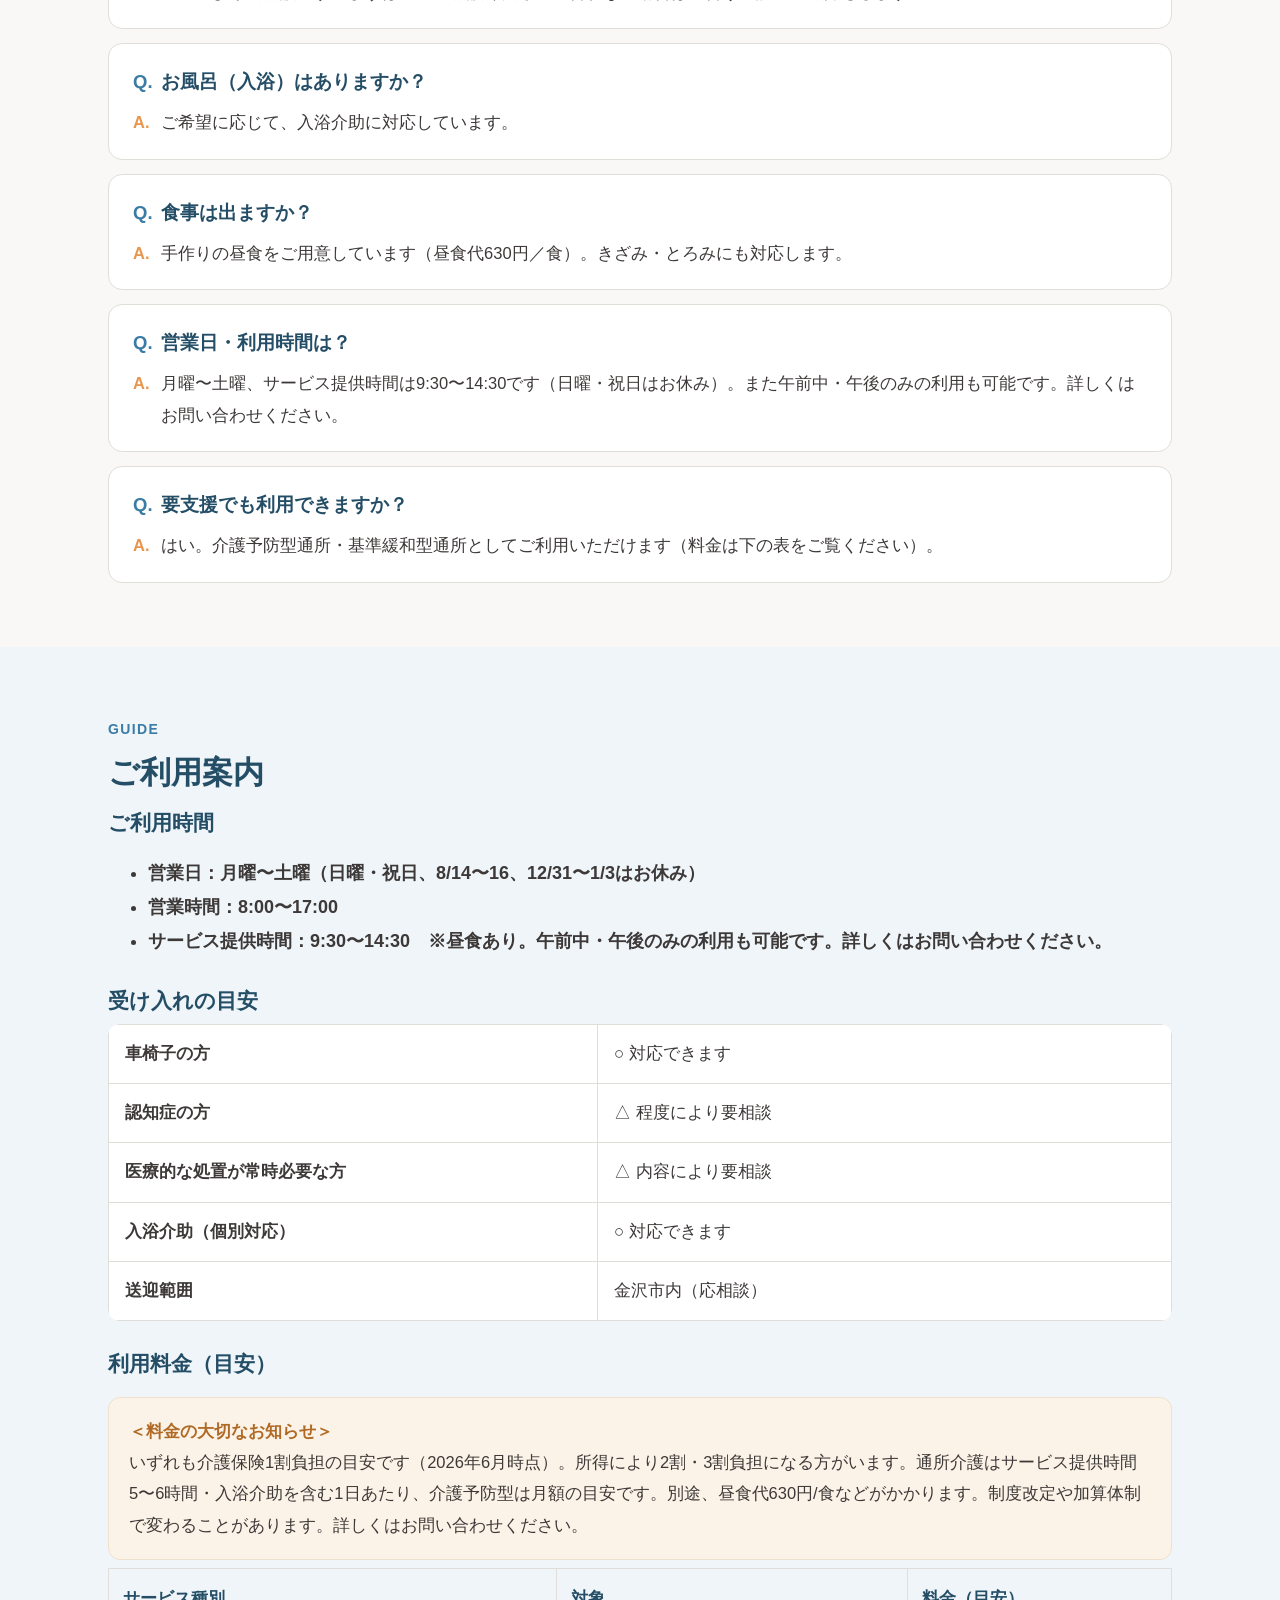
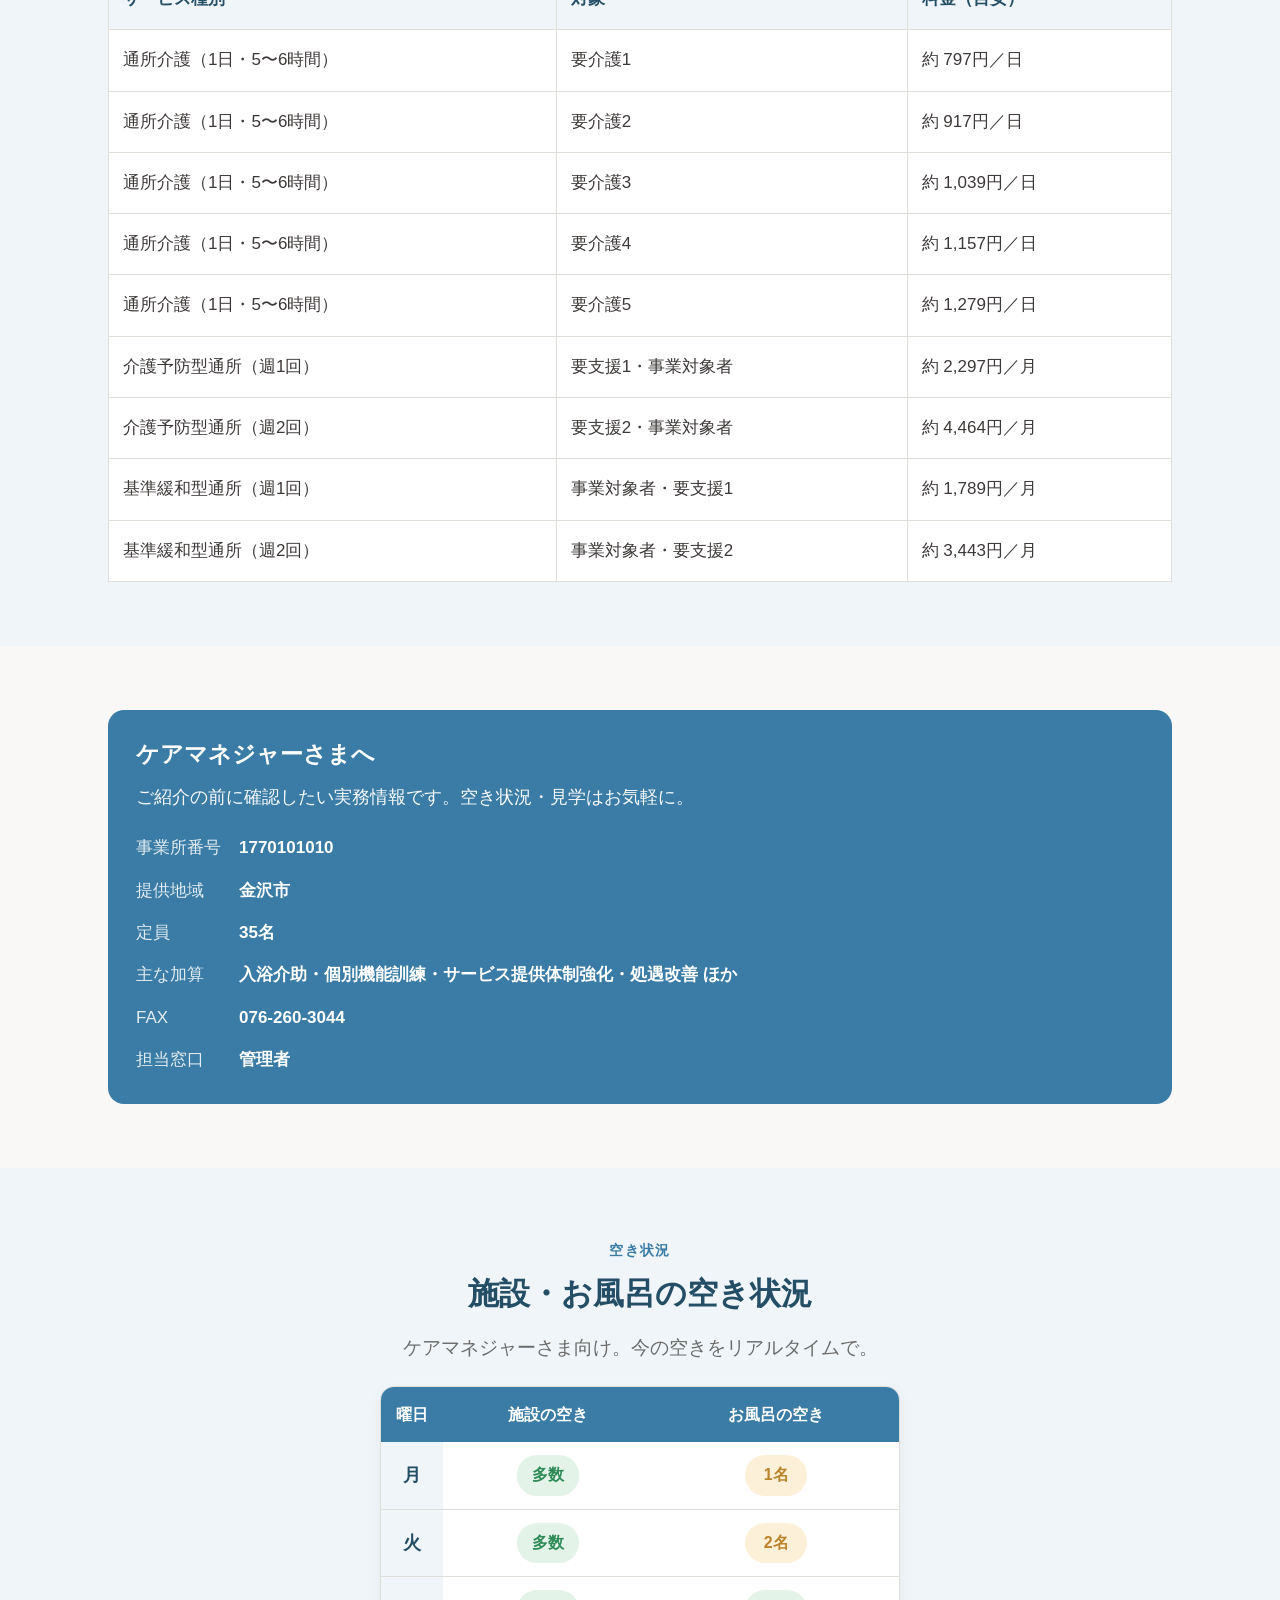
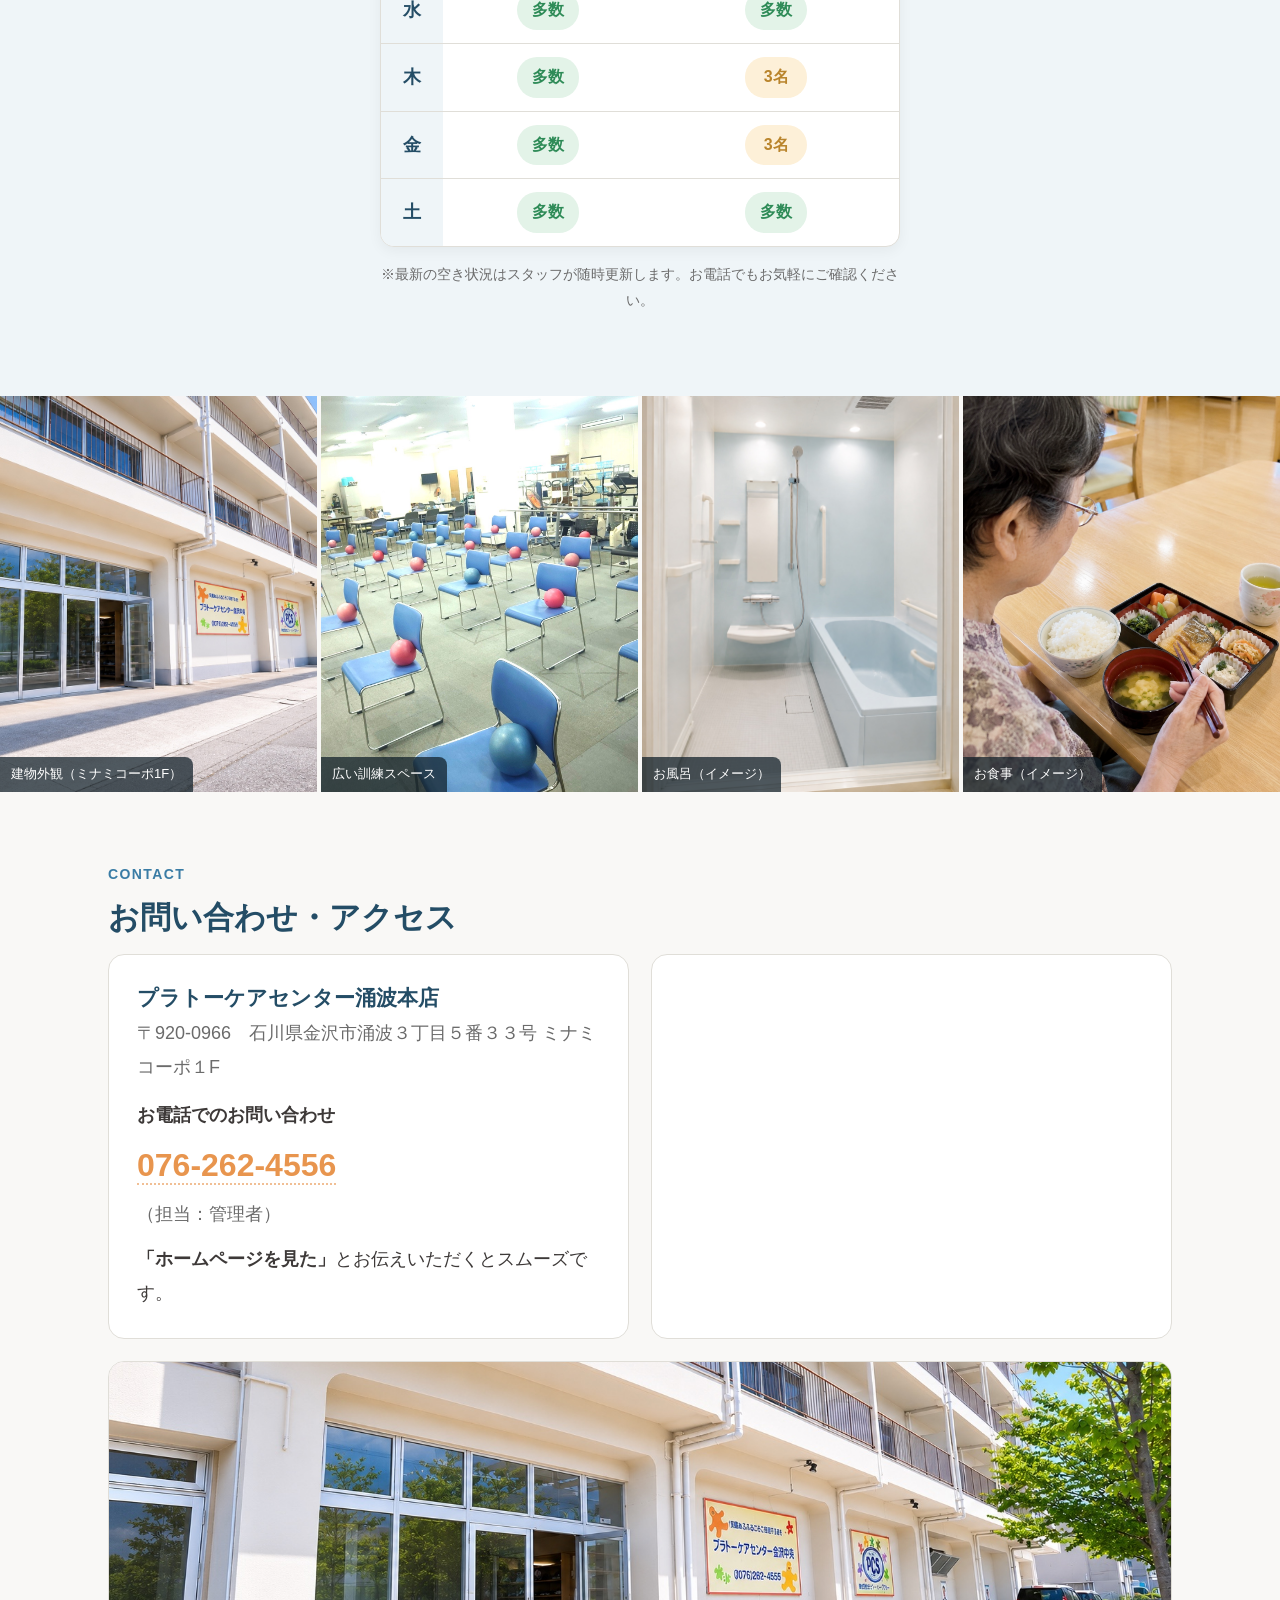
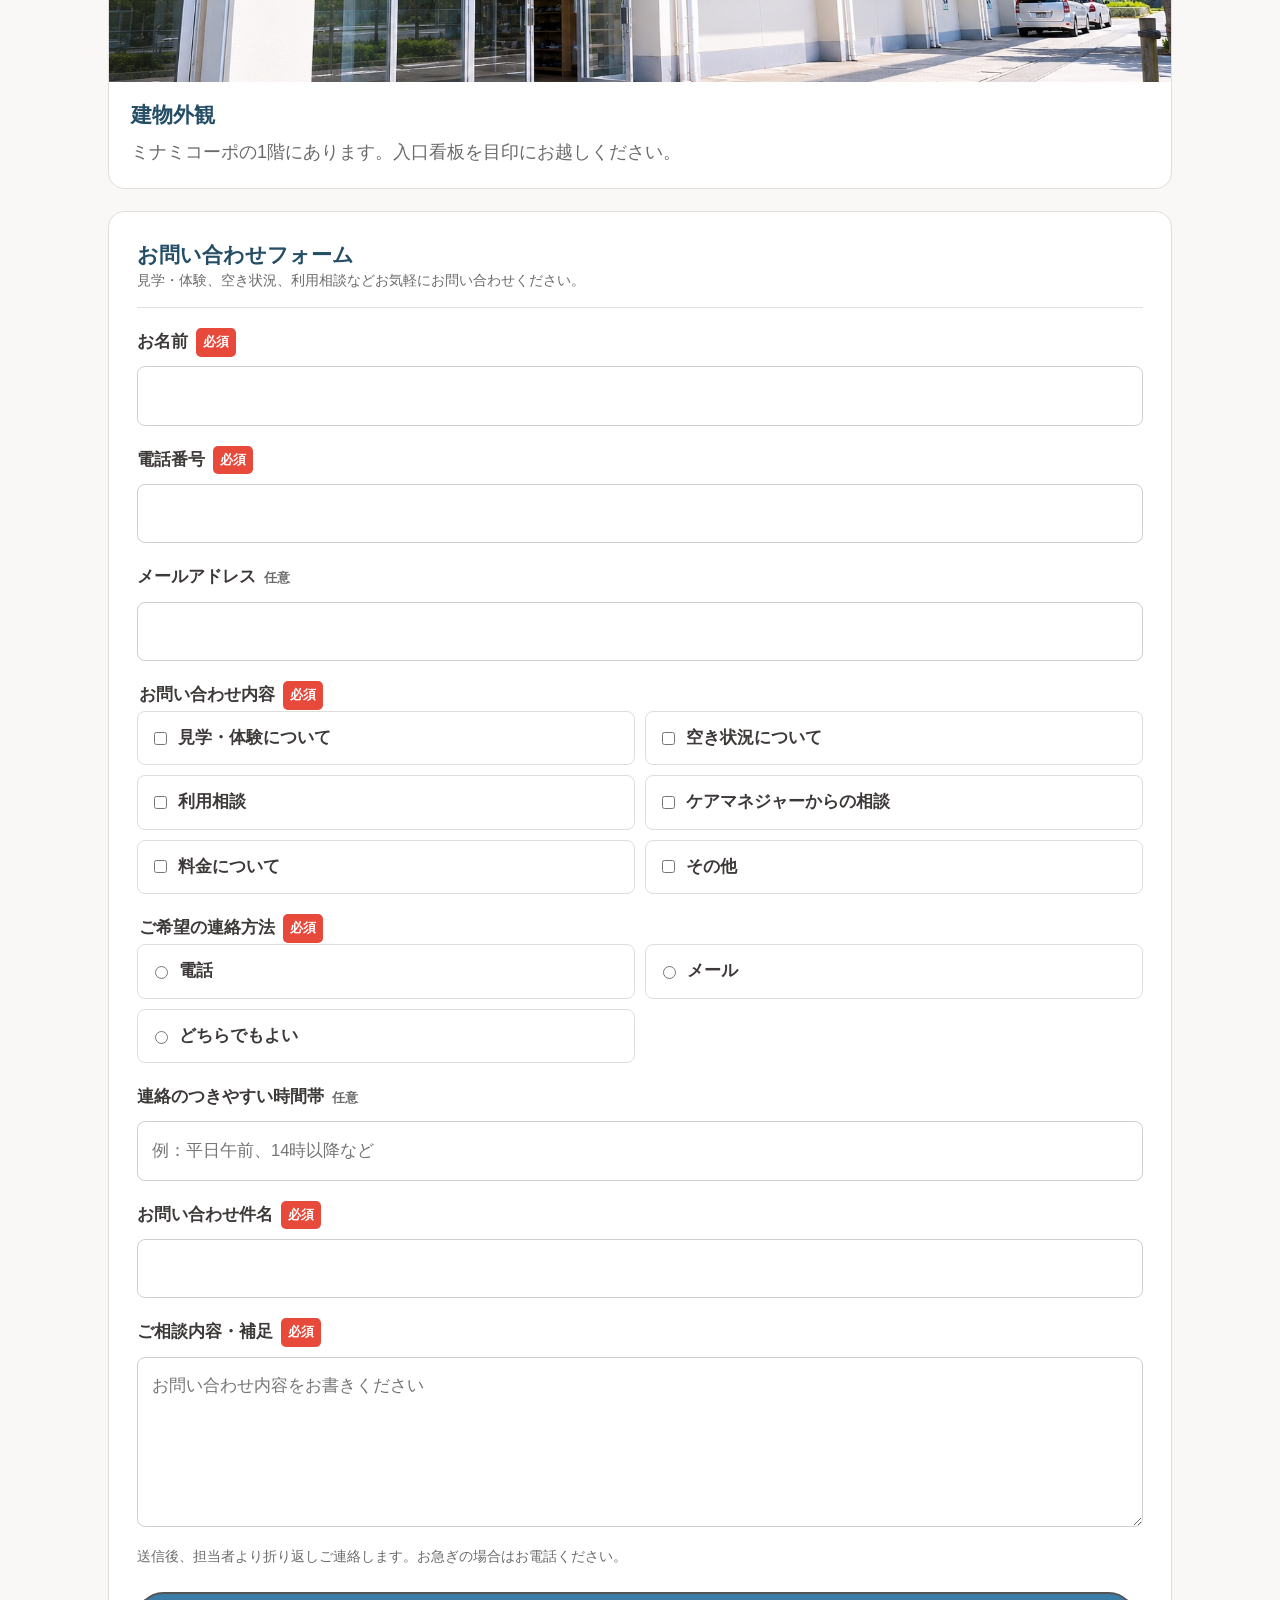
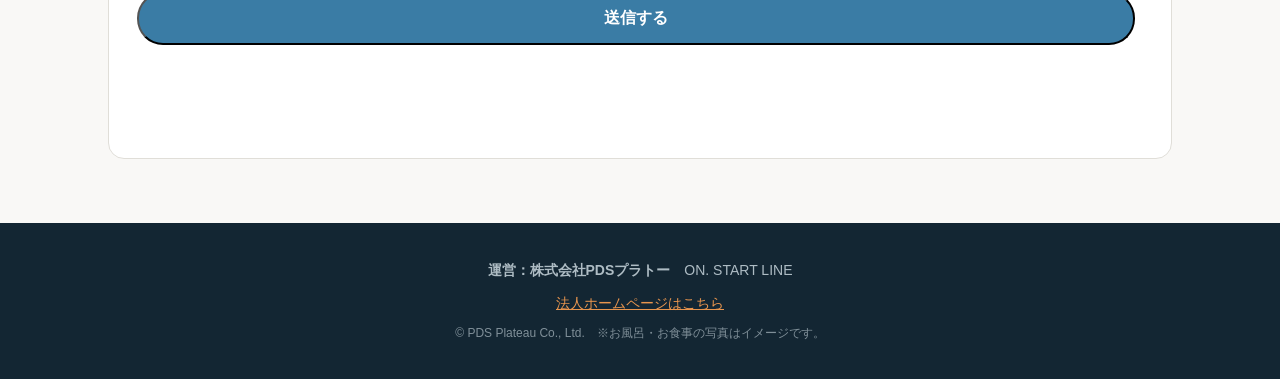
==== commit 602f6664: "[Pro] update: 1日の過ごし方の朝の流れを修正 実際の案内に合わせて、朝の送迎と健康チェックを分けて表示するためです。  Co-Authored-By: Codex <codex@open" ====
--- a/見本_事業所HP.html
+++ b/見本_事業所HP.html
@@ -211,7 +211,8 @@
       image:"images/wakunami-bath.jpg", imgRule:"設備の実写／制作画像" }
   ],
   day: [
-    { t:"8:30〜9:30頃", d:"お迎え・体温と血圧のチェック・水分補給" },
+    { t:"8:30〜", d:"お迎え" },
+    { t:"9:30〜", d:"体温と血圧等健康チェック" },
     { t:"午前", d:"機能訓練・体操・入浴・リラクゼーション" },
     { t:"お昼", d:"手作りの昼食（きざみ・とろみも対応）・仲間と談笑" },
     { t:"午後", d:"レクリエーション・脳トレ・趣味活動" },
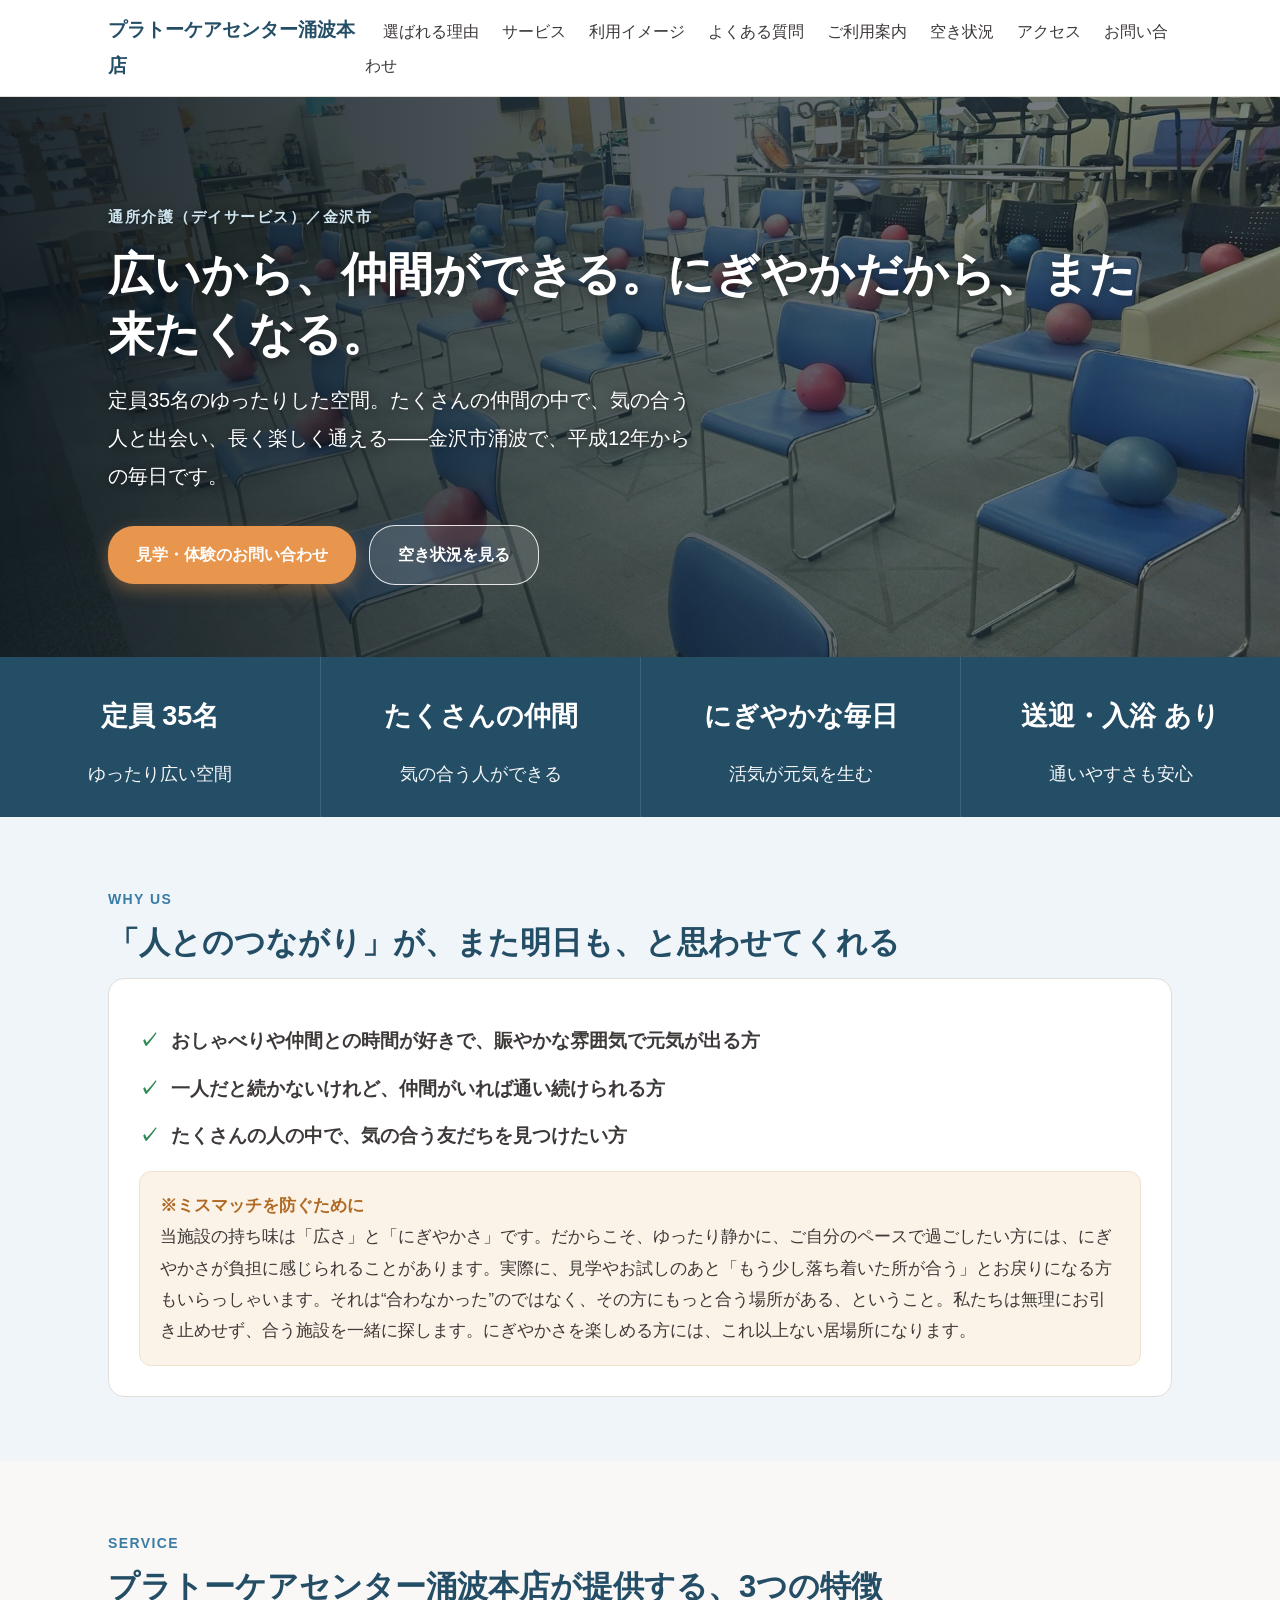
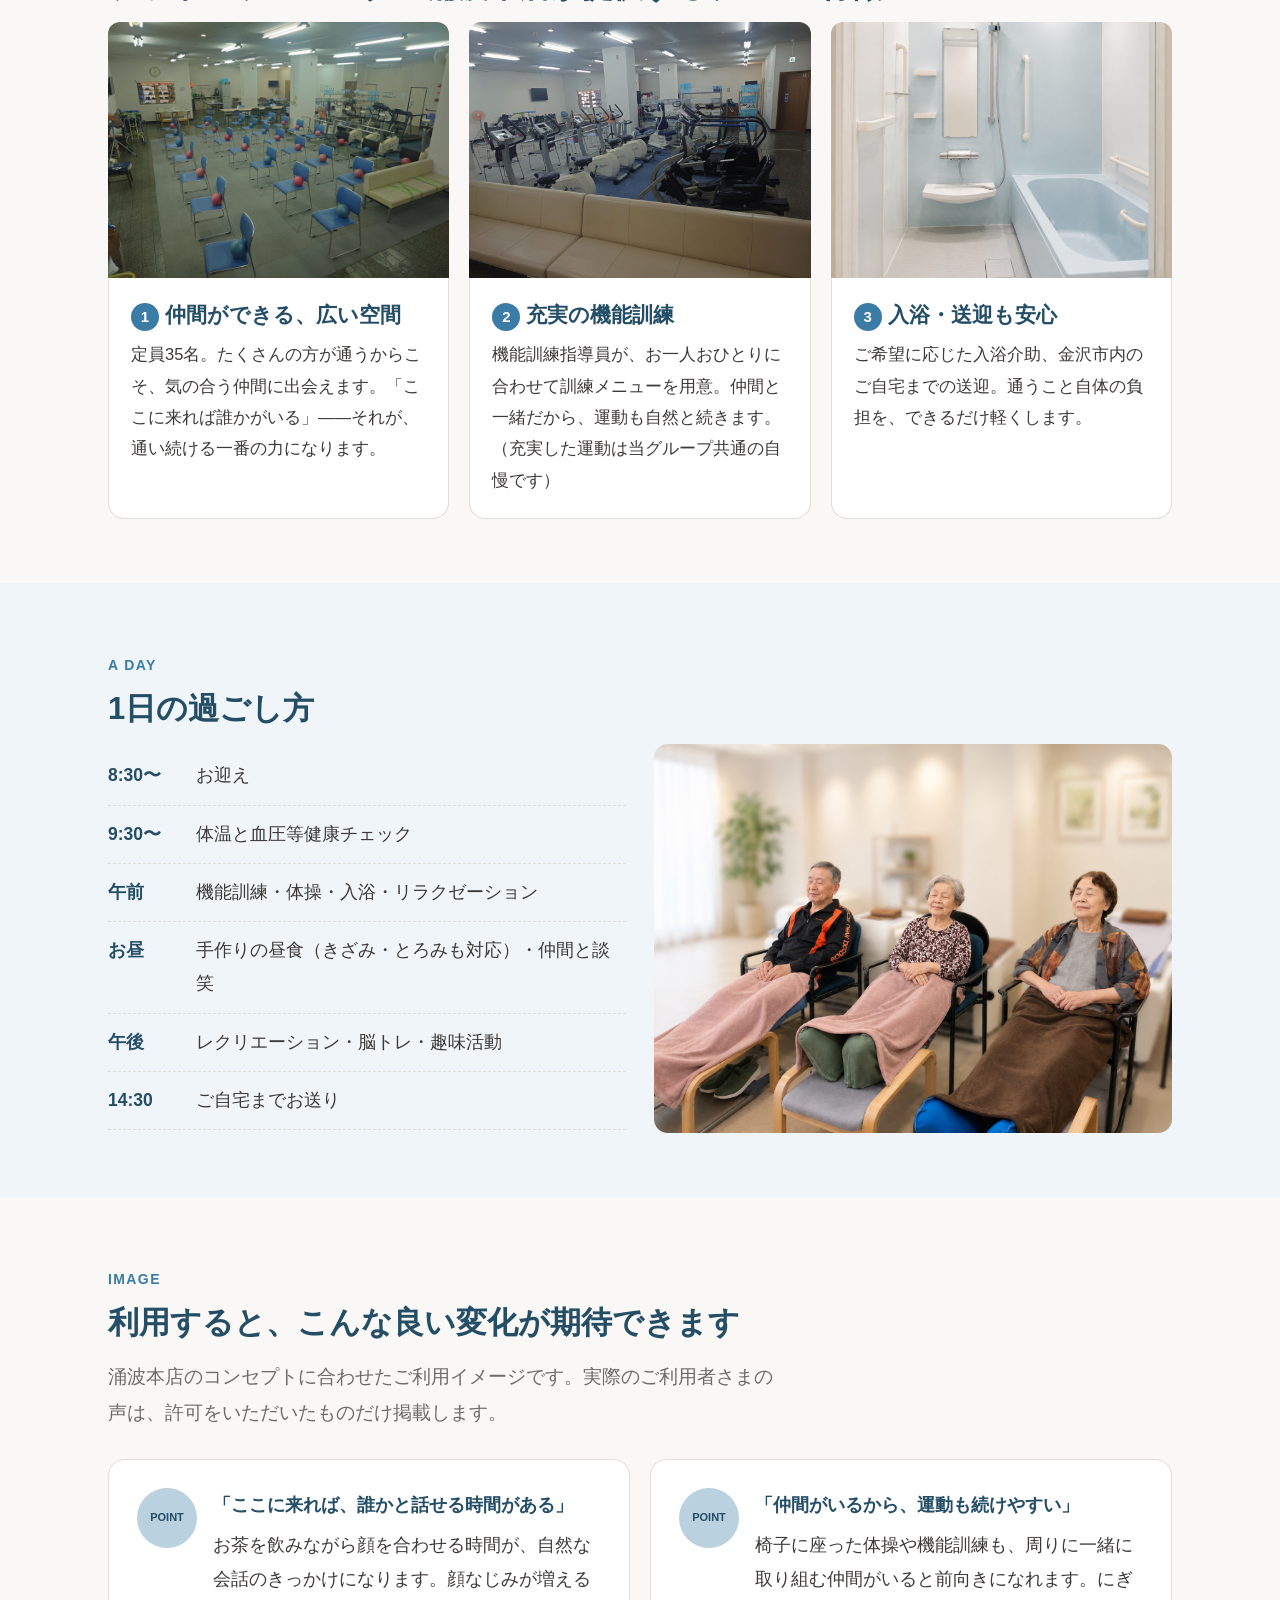
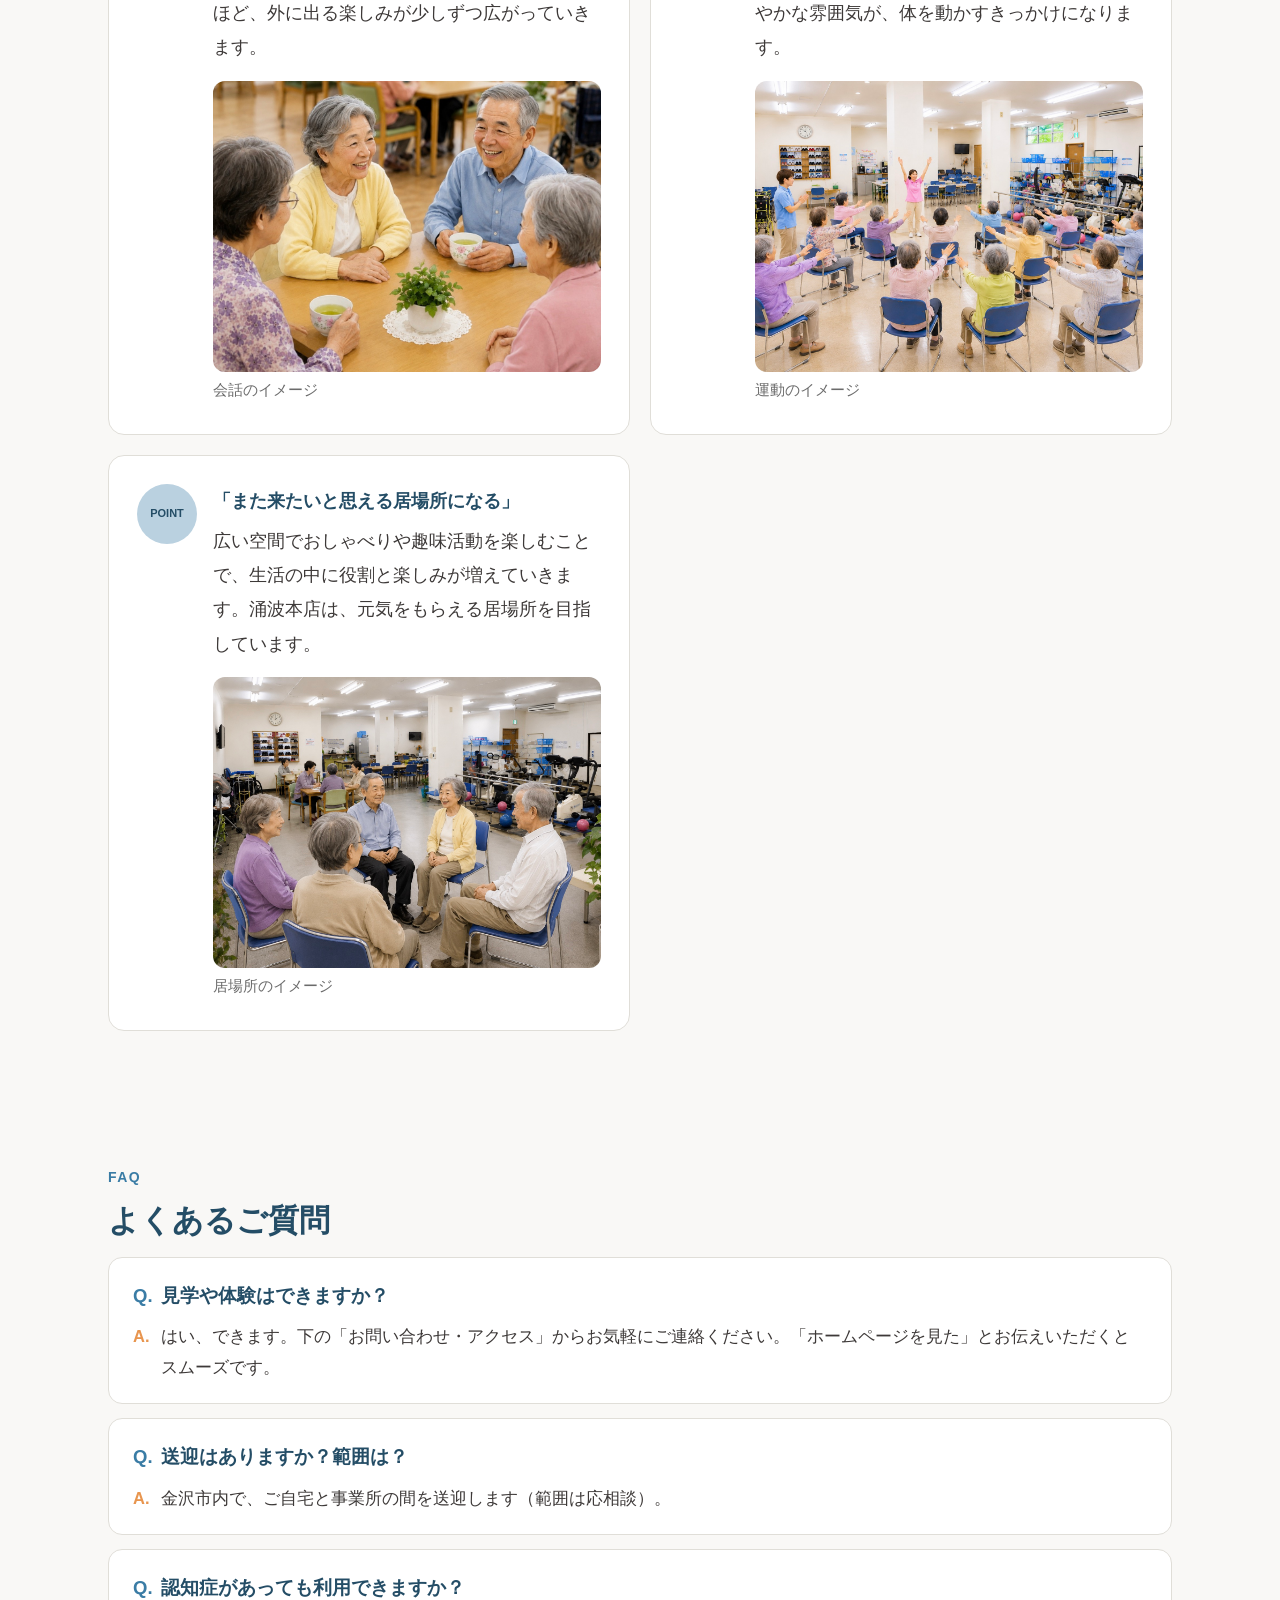
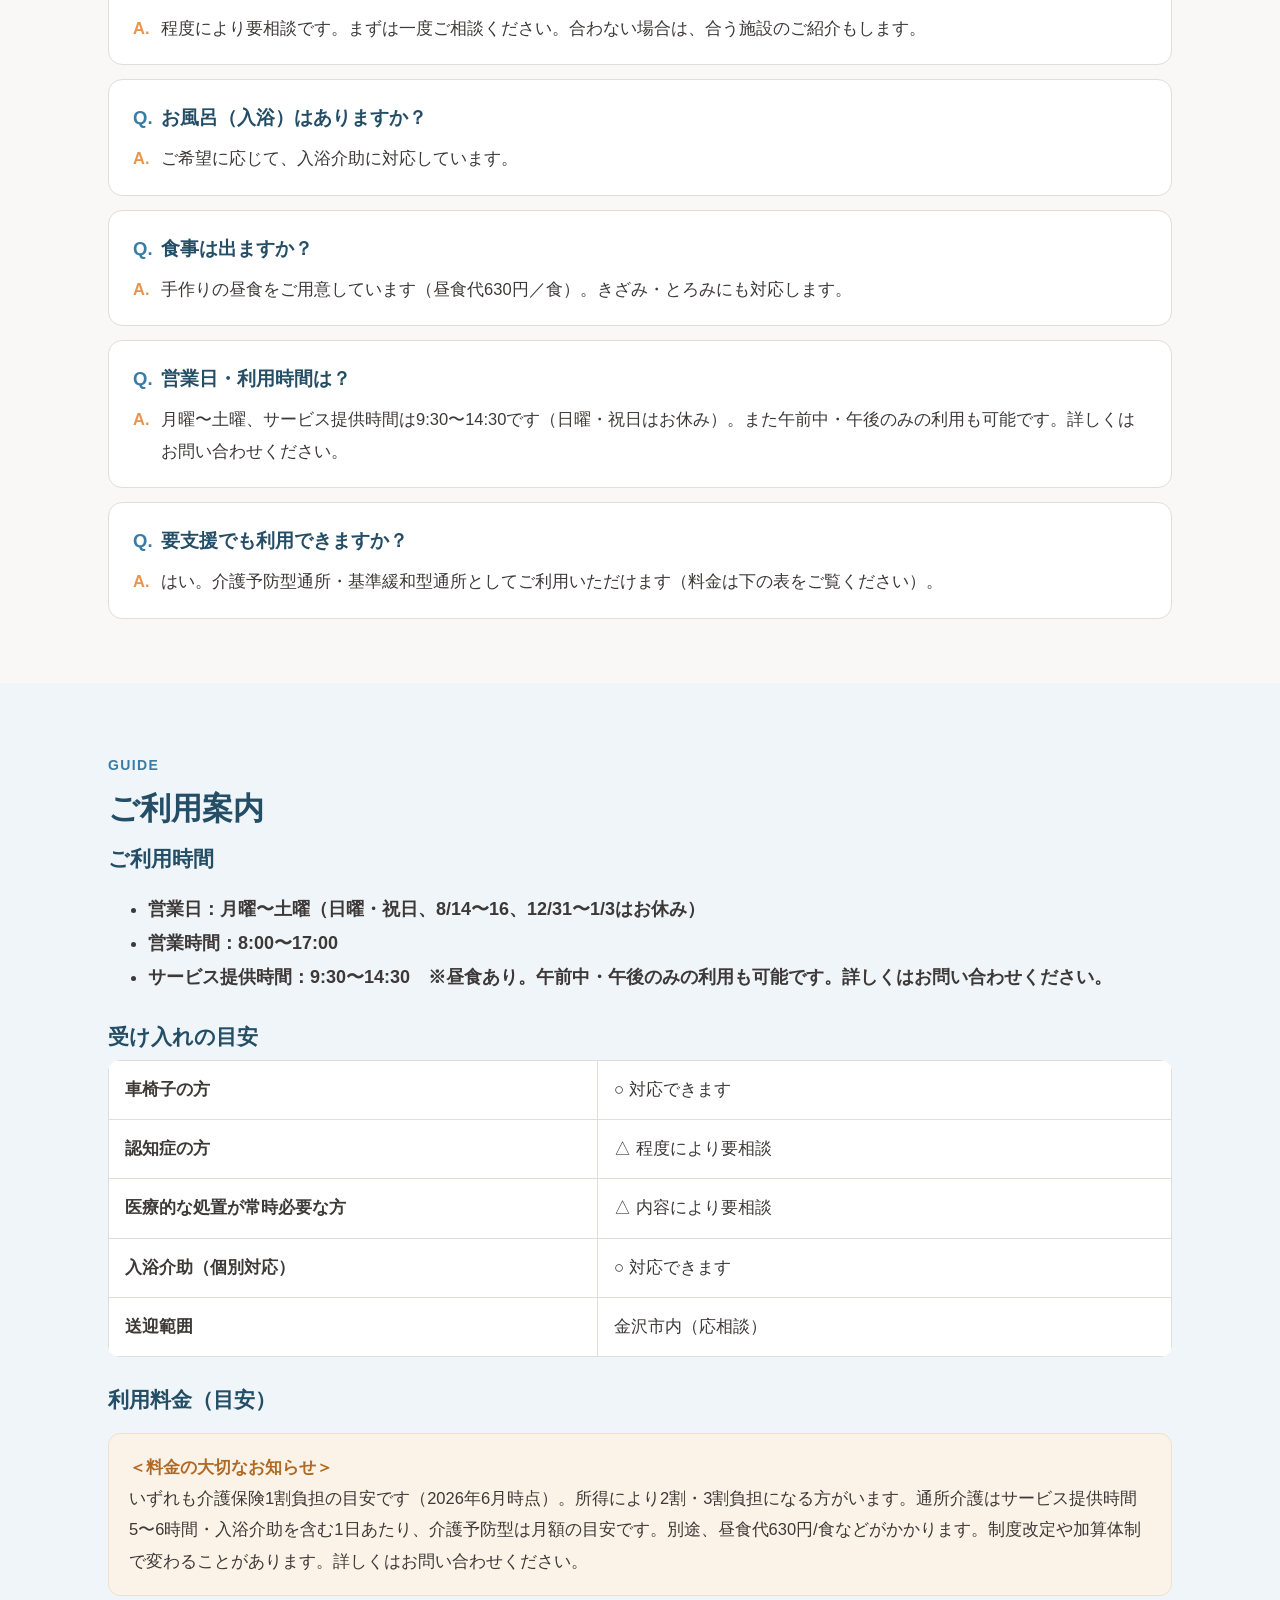
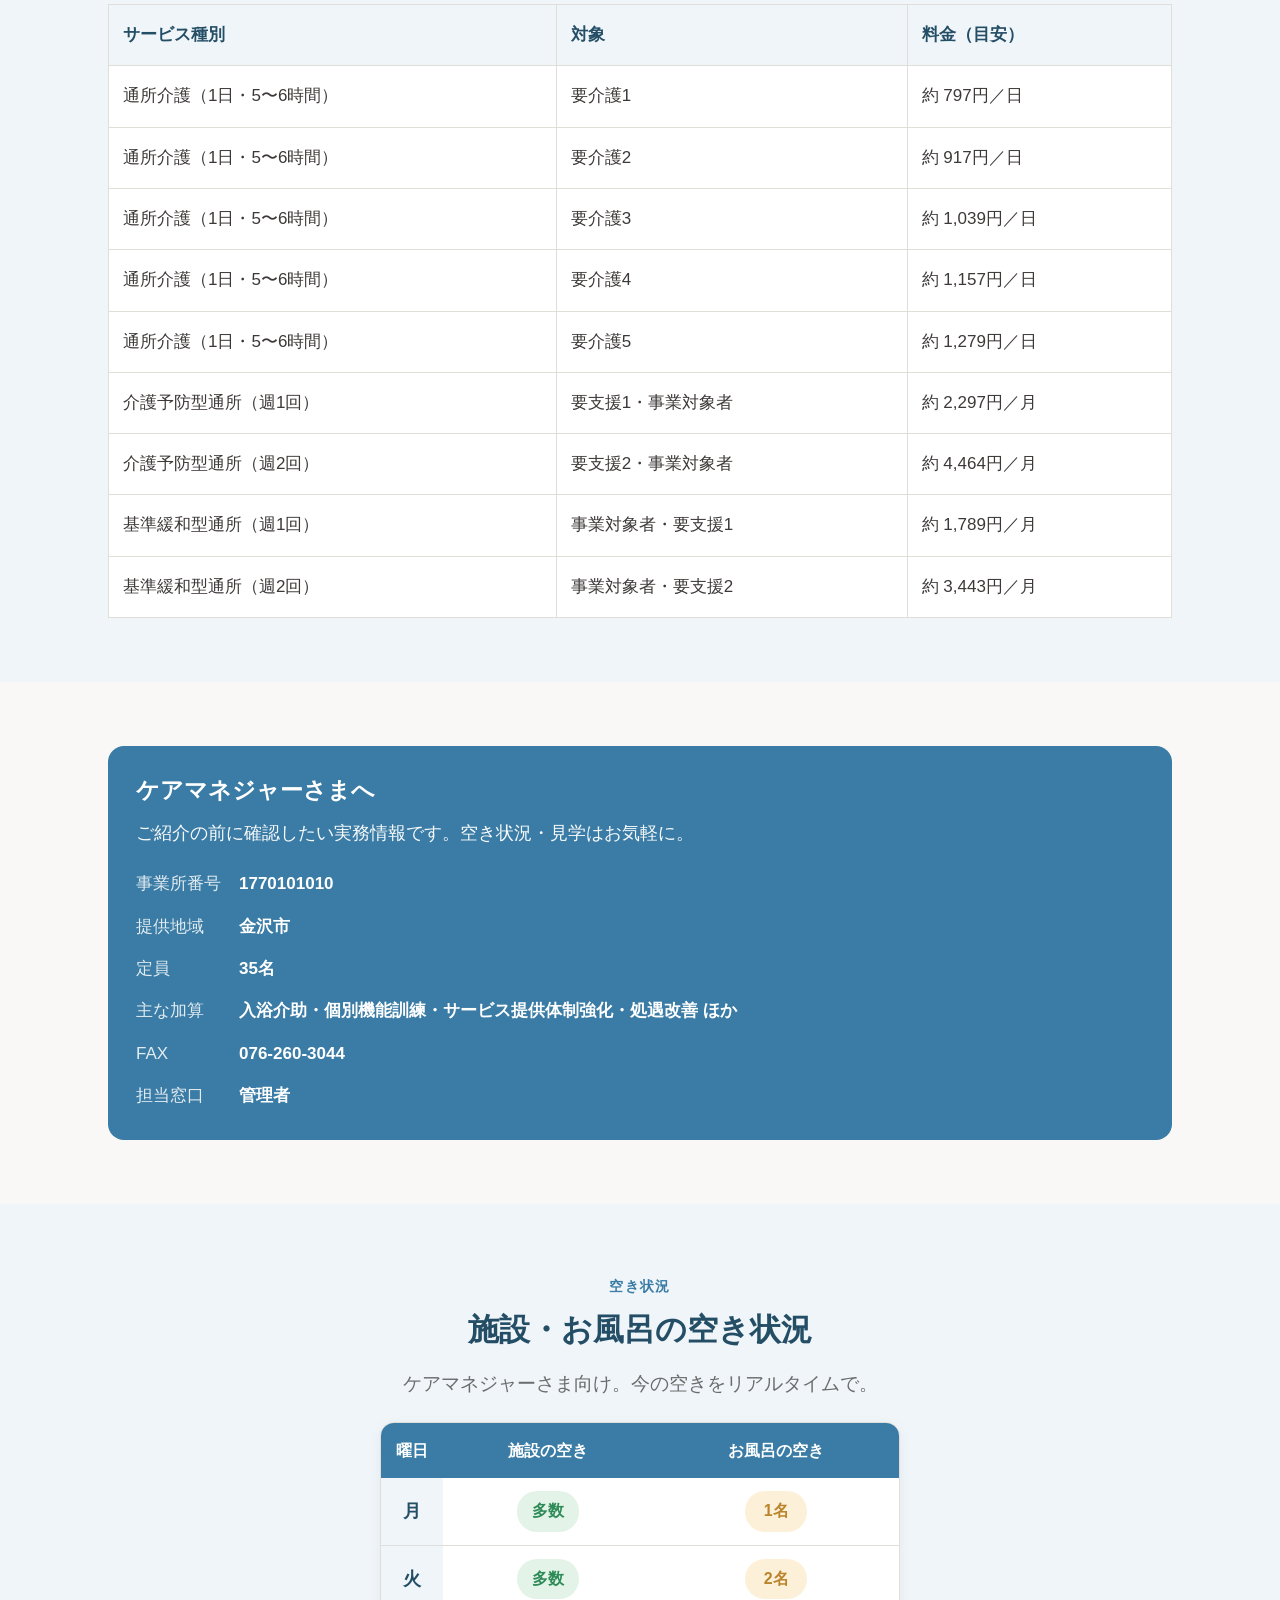
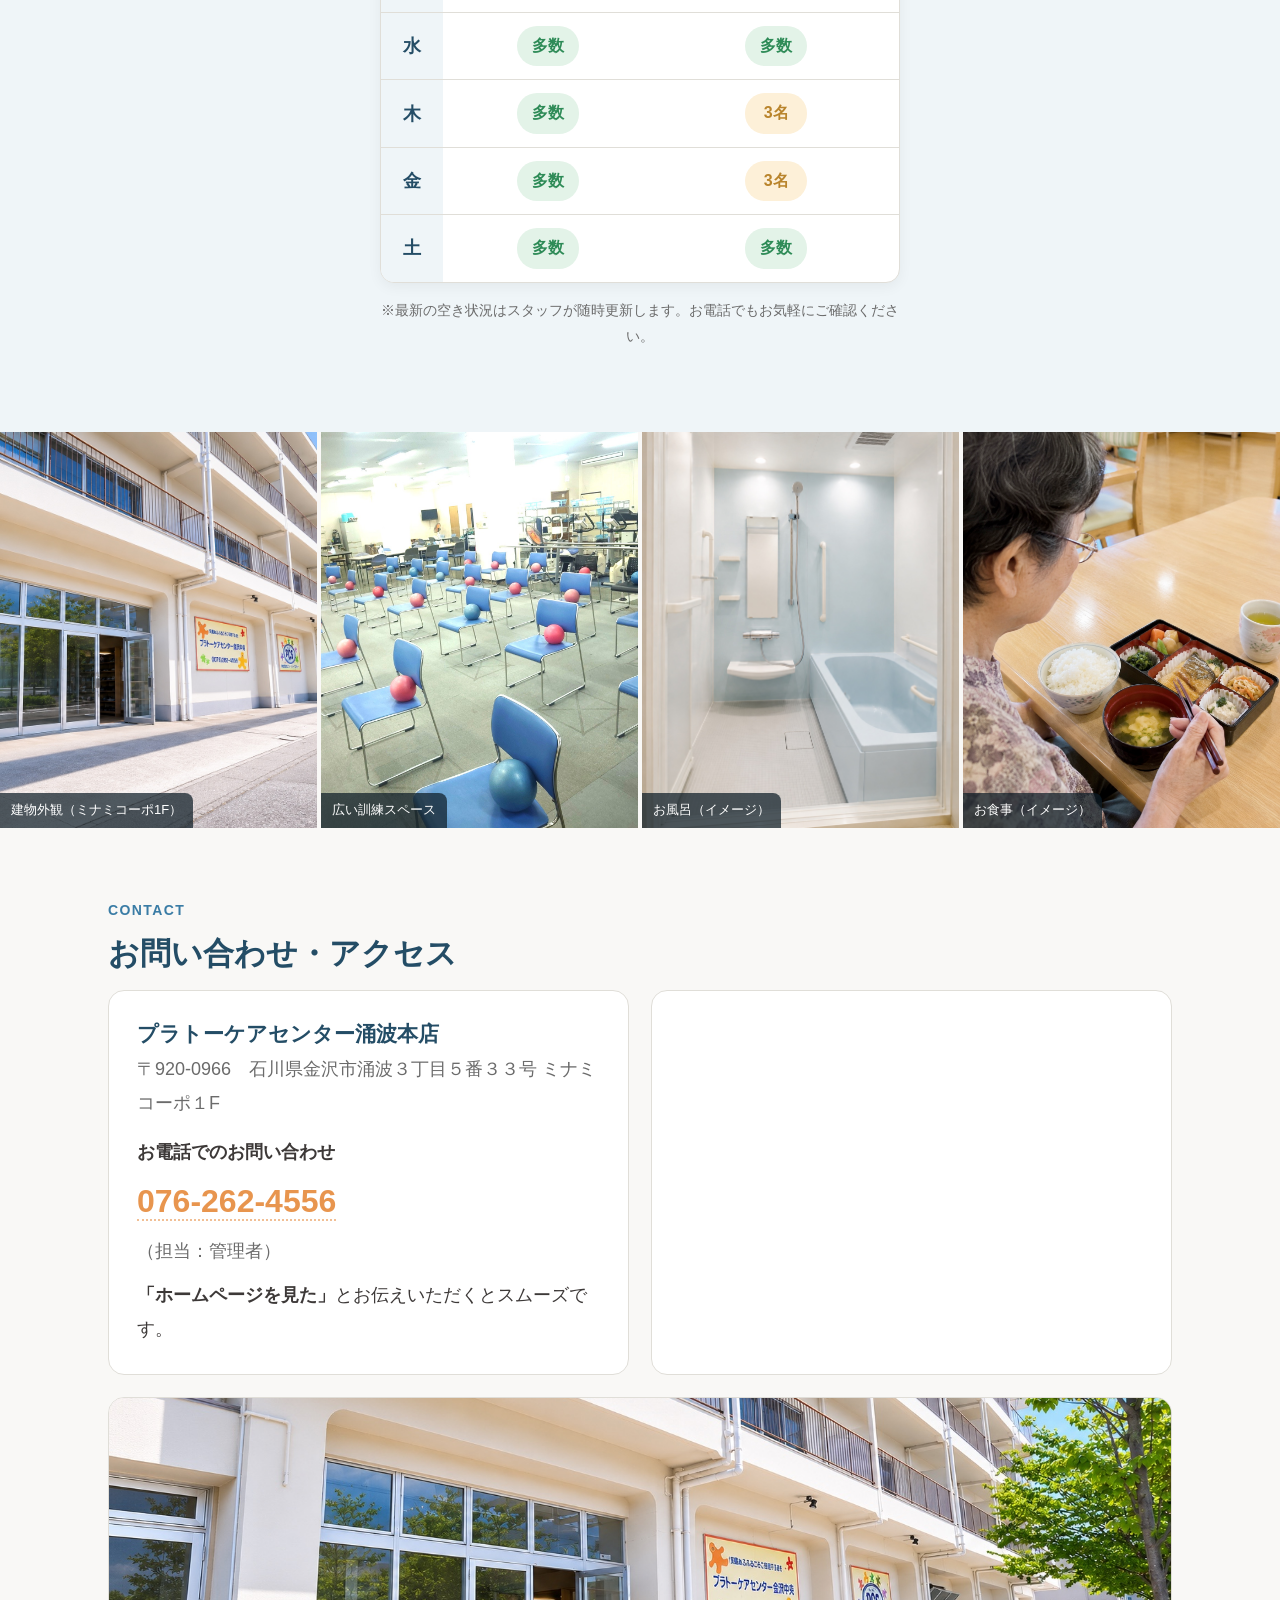
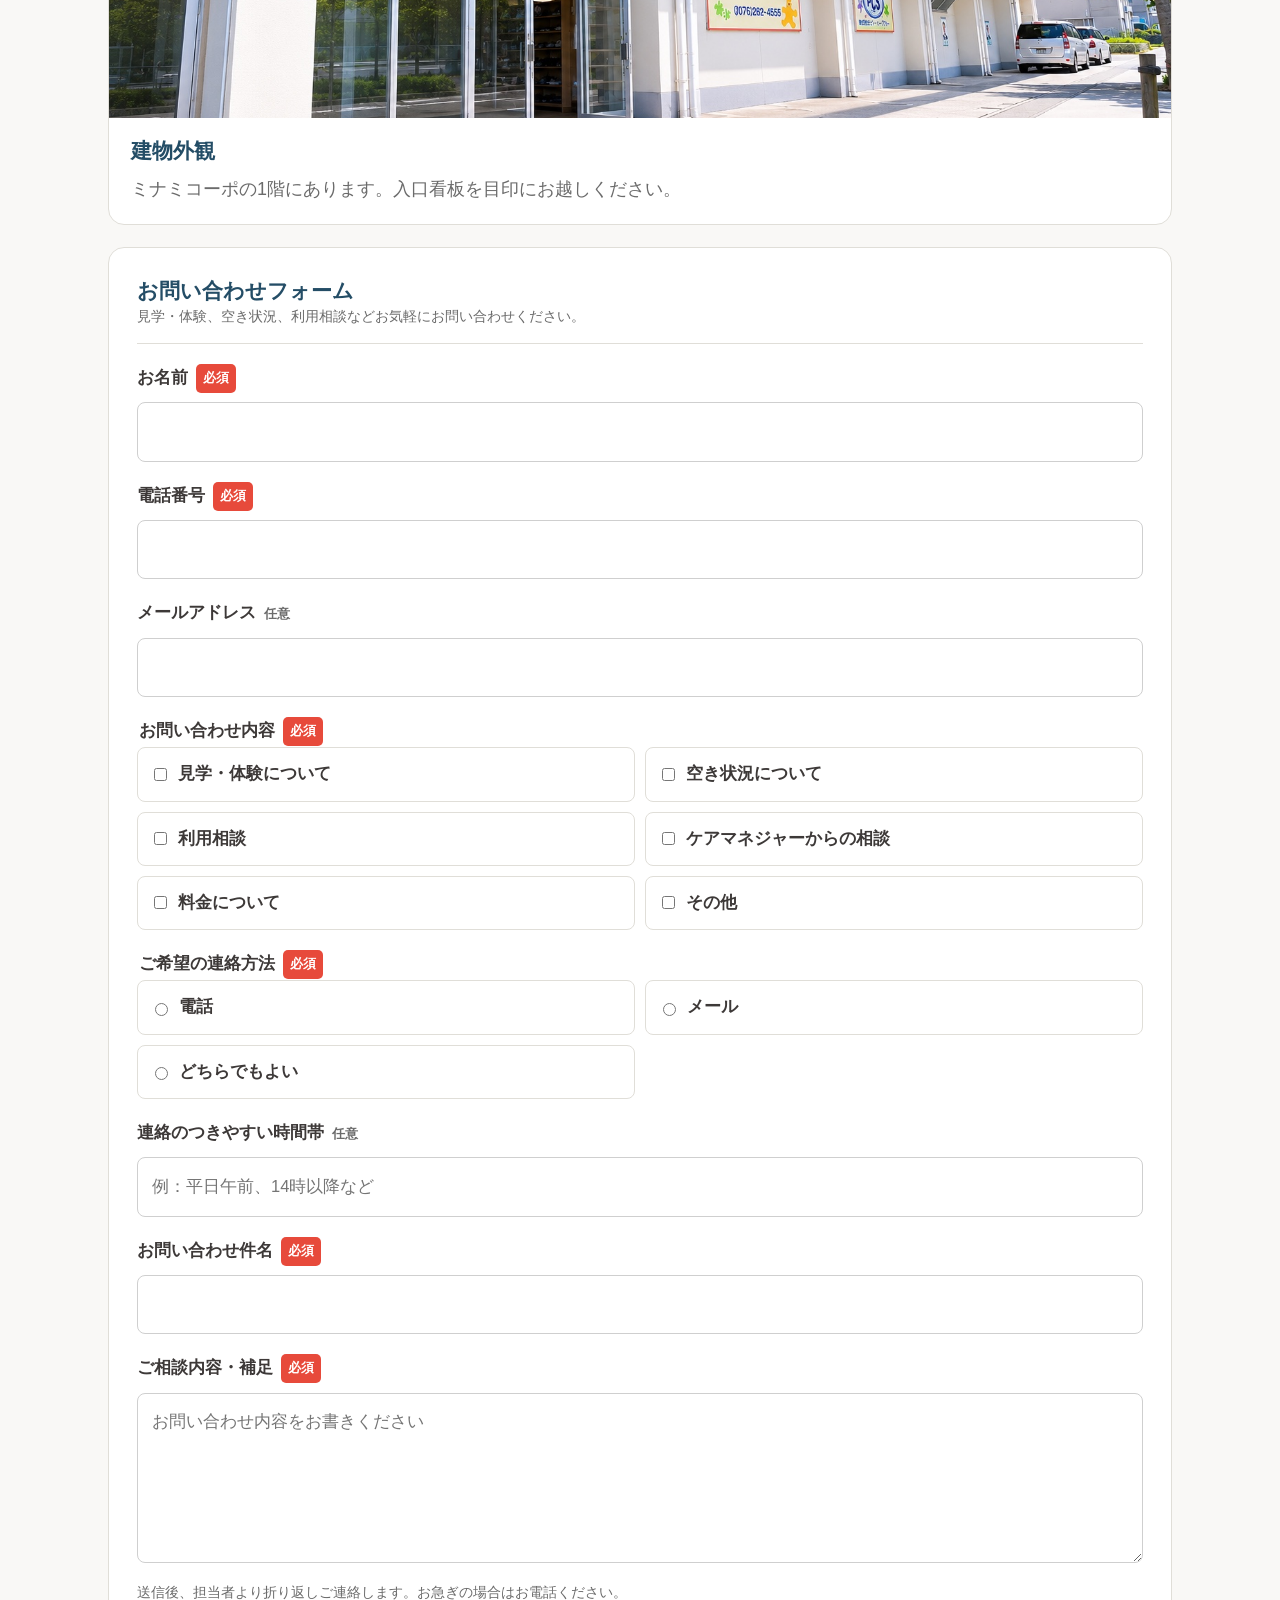
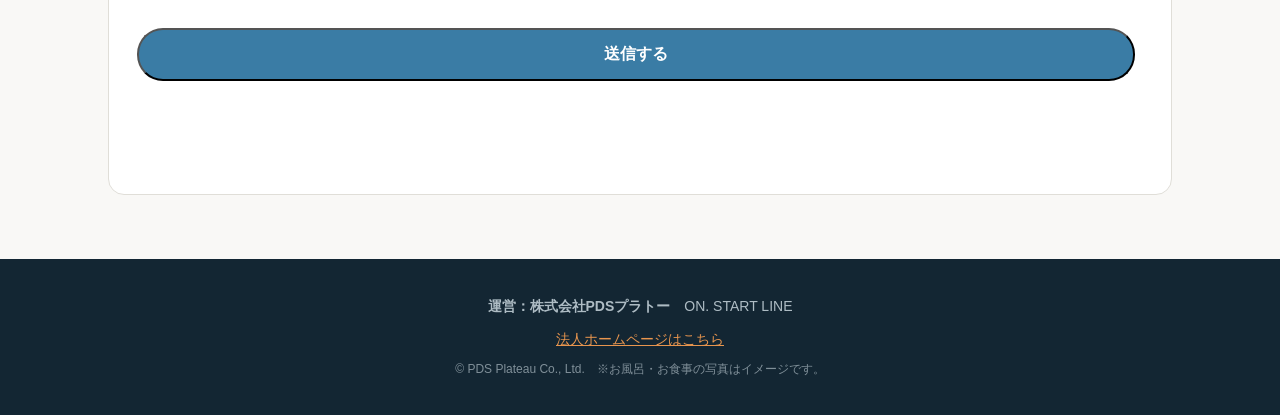
==== commit 53fcb12c: "[Pro] update: ヘッダーにお問い合わせリンクを追加 フォームへ迷わず進める導線をヘッダーにも置くためです。  Co-Authored-By: Codex <codex@openai.com" ====
--- a/見本_事業所HP.html
+++ b/見本_事業所HP.html
@@ -319,6 +319,7 @@
     <a class="link" href="#guide">ご利用案内</a>
     <a class="link" href="#aki">空き状況</a>
     <a class="link" href="#access">アクセス</a>
+    <a class="link" href="#access">お問い合わせ</a>
   </span>
 </div></nav>
 
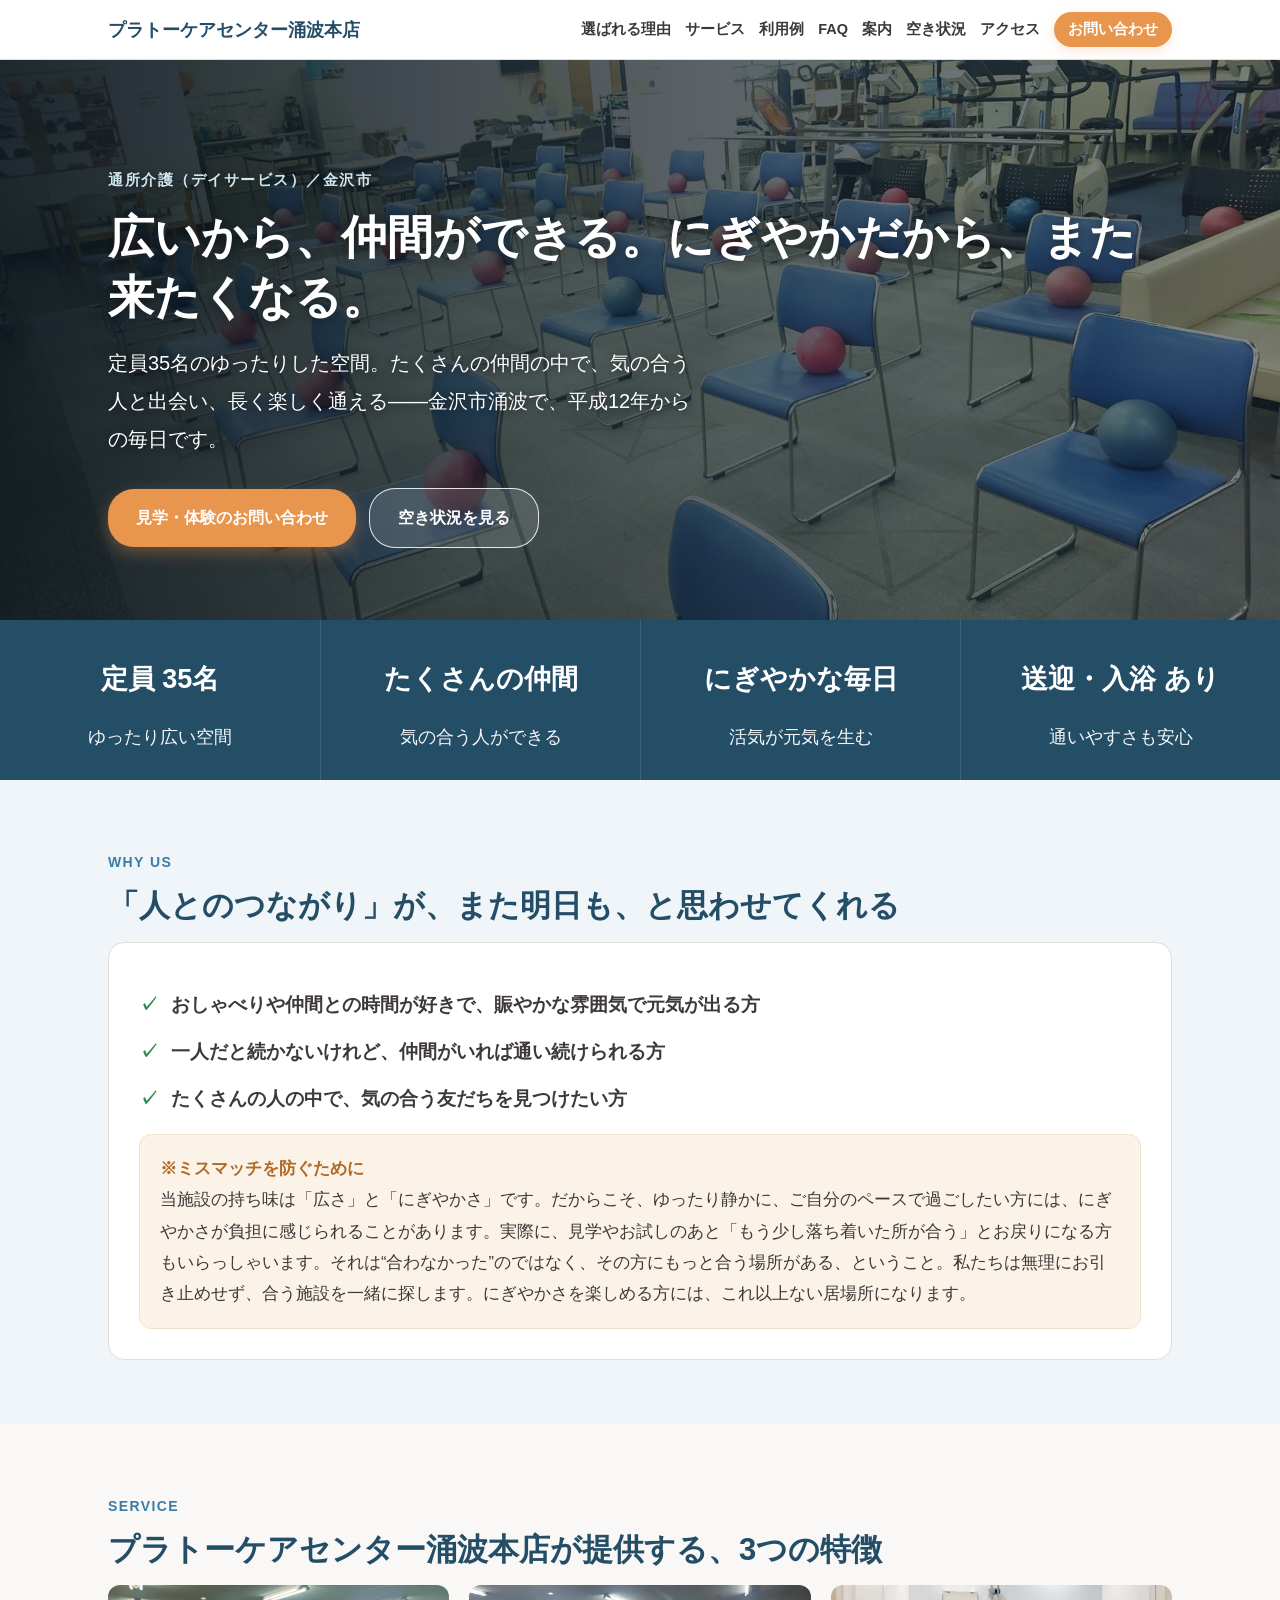
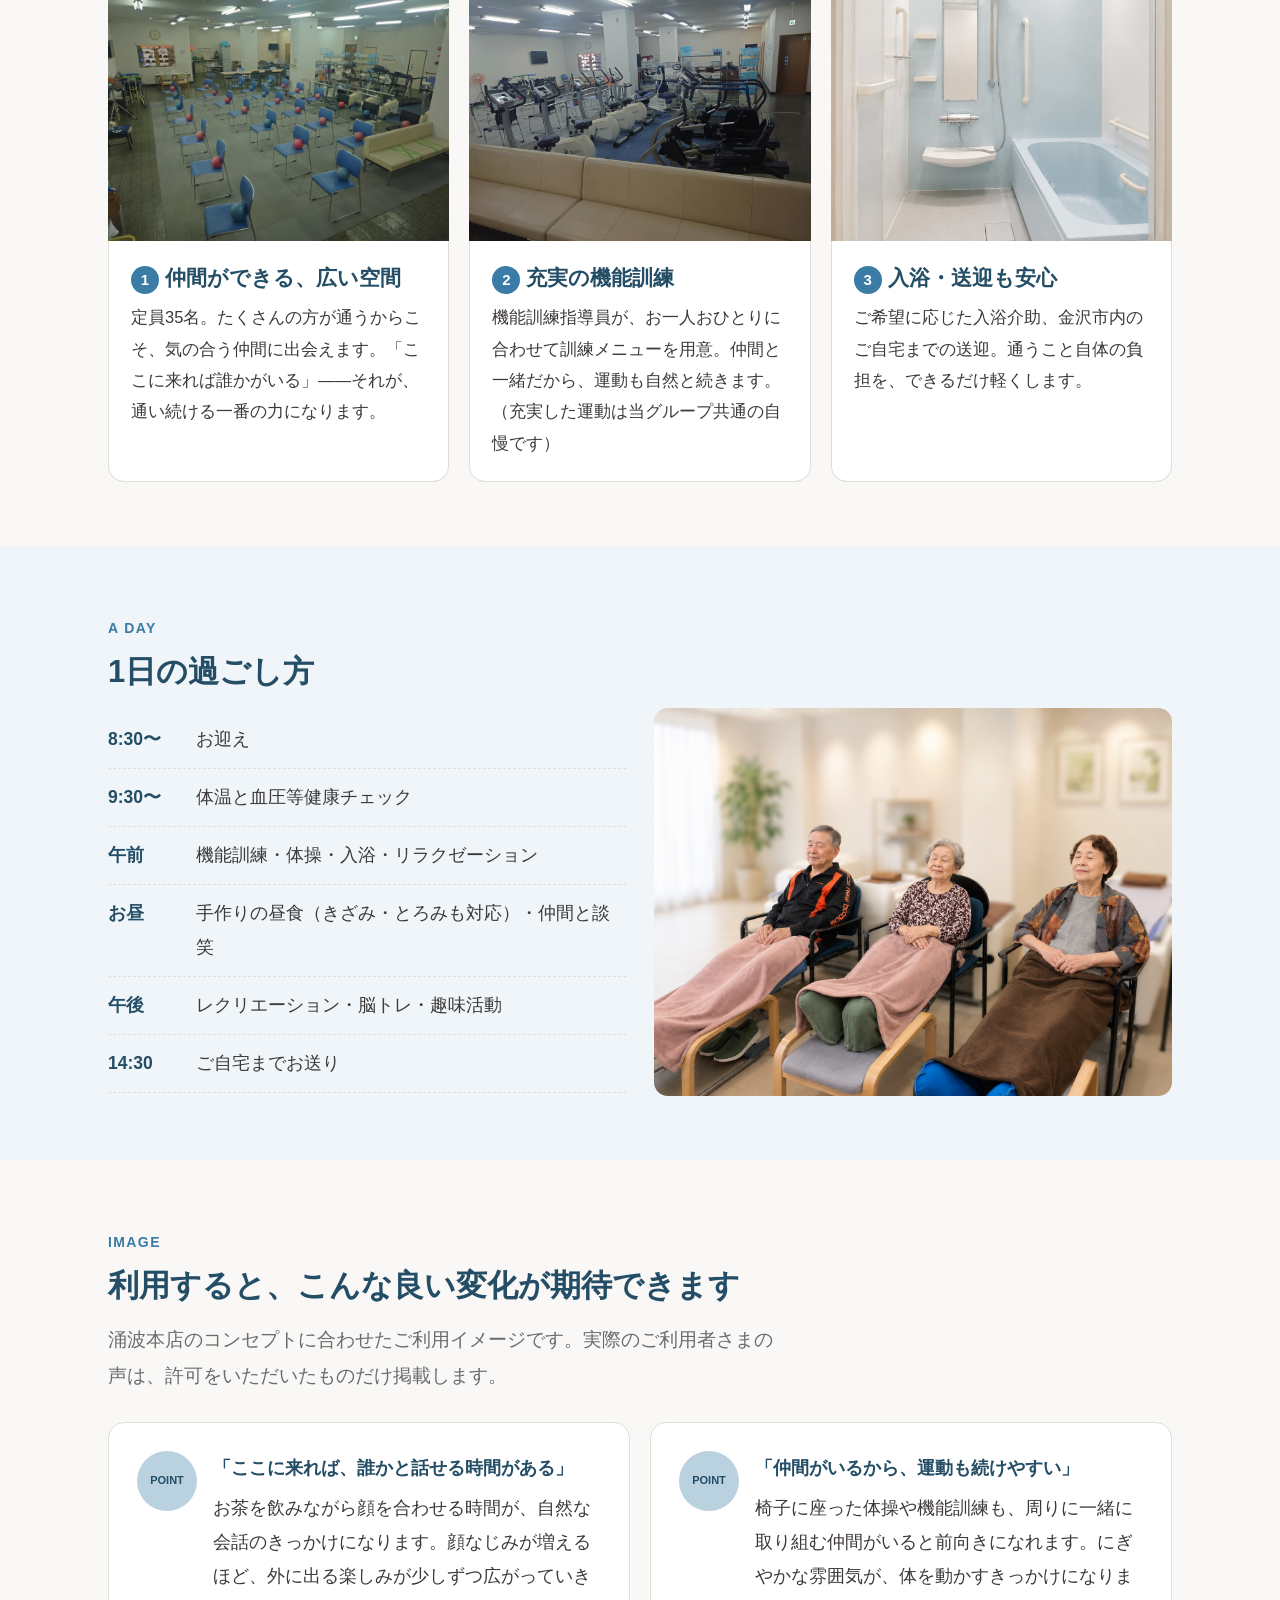
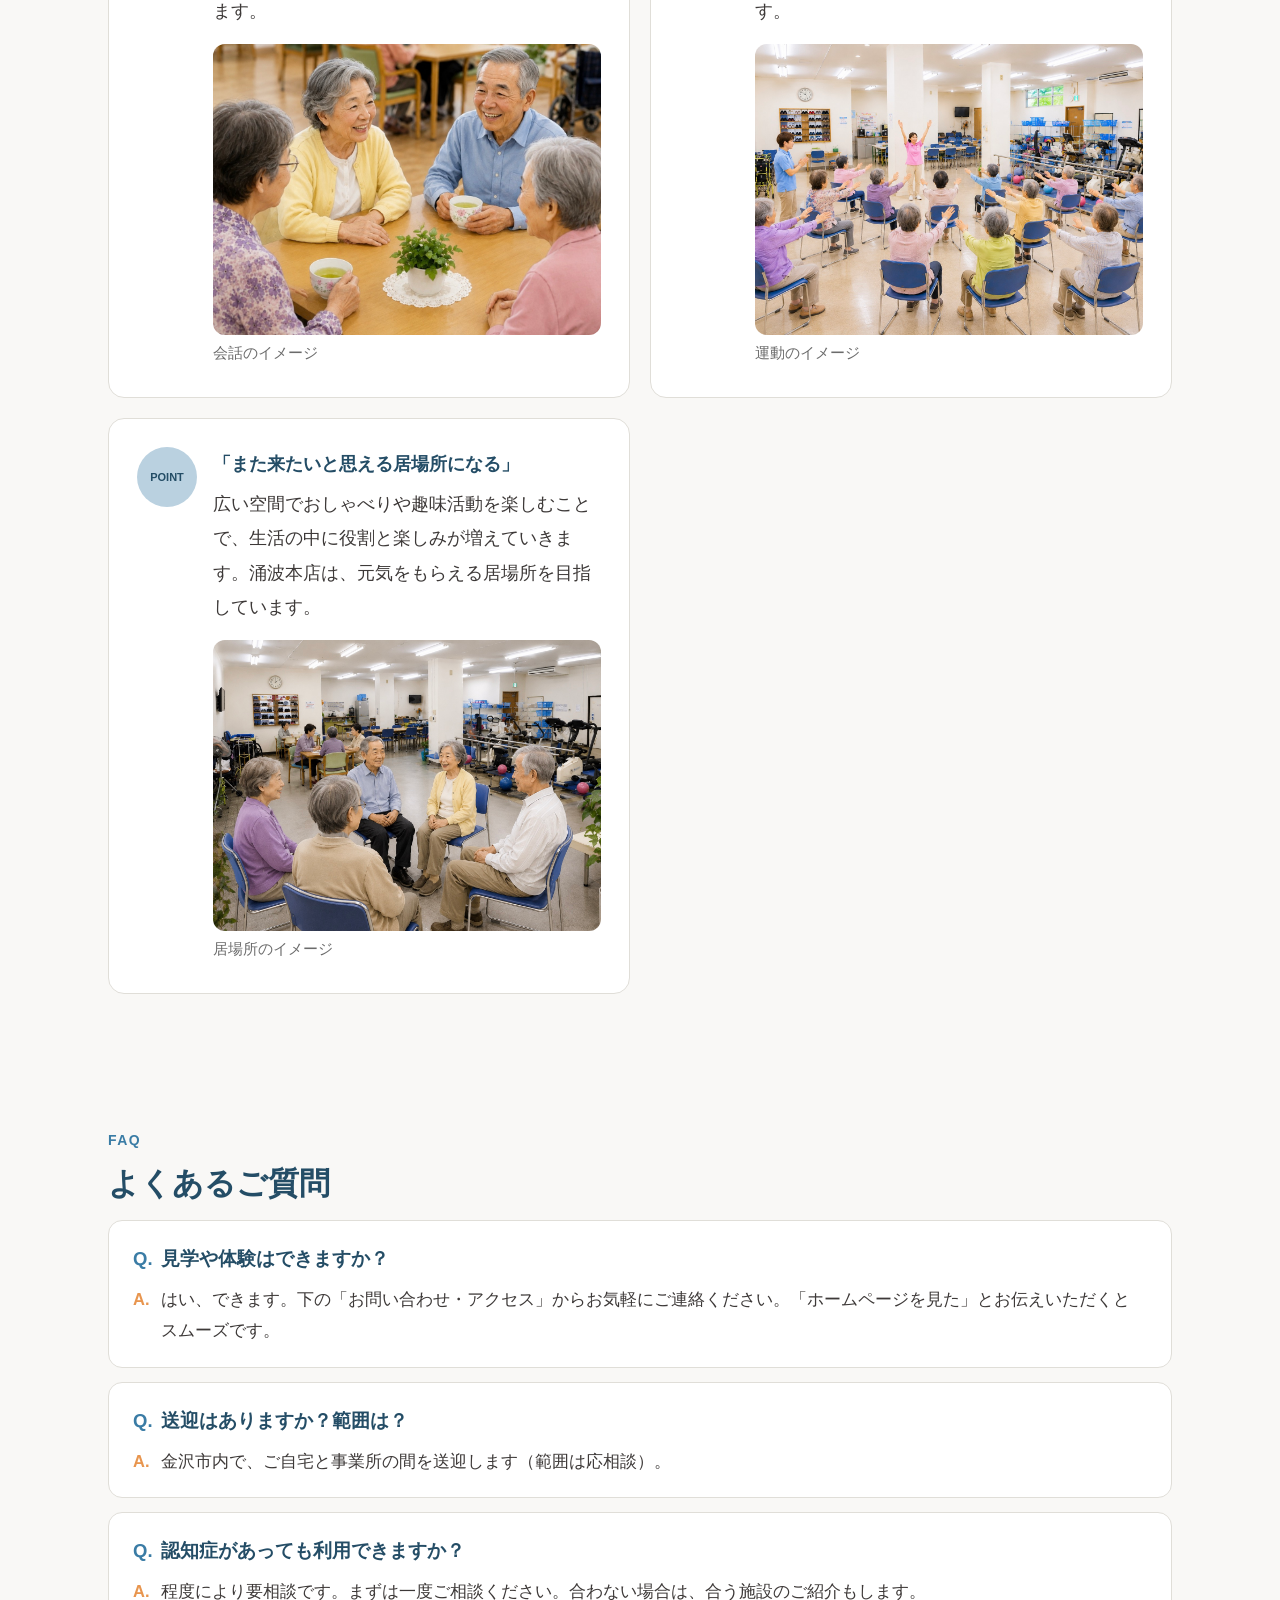
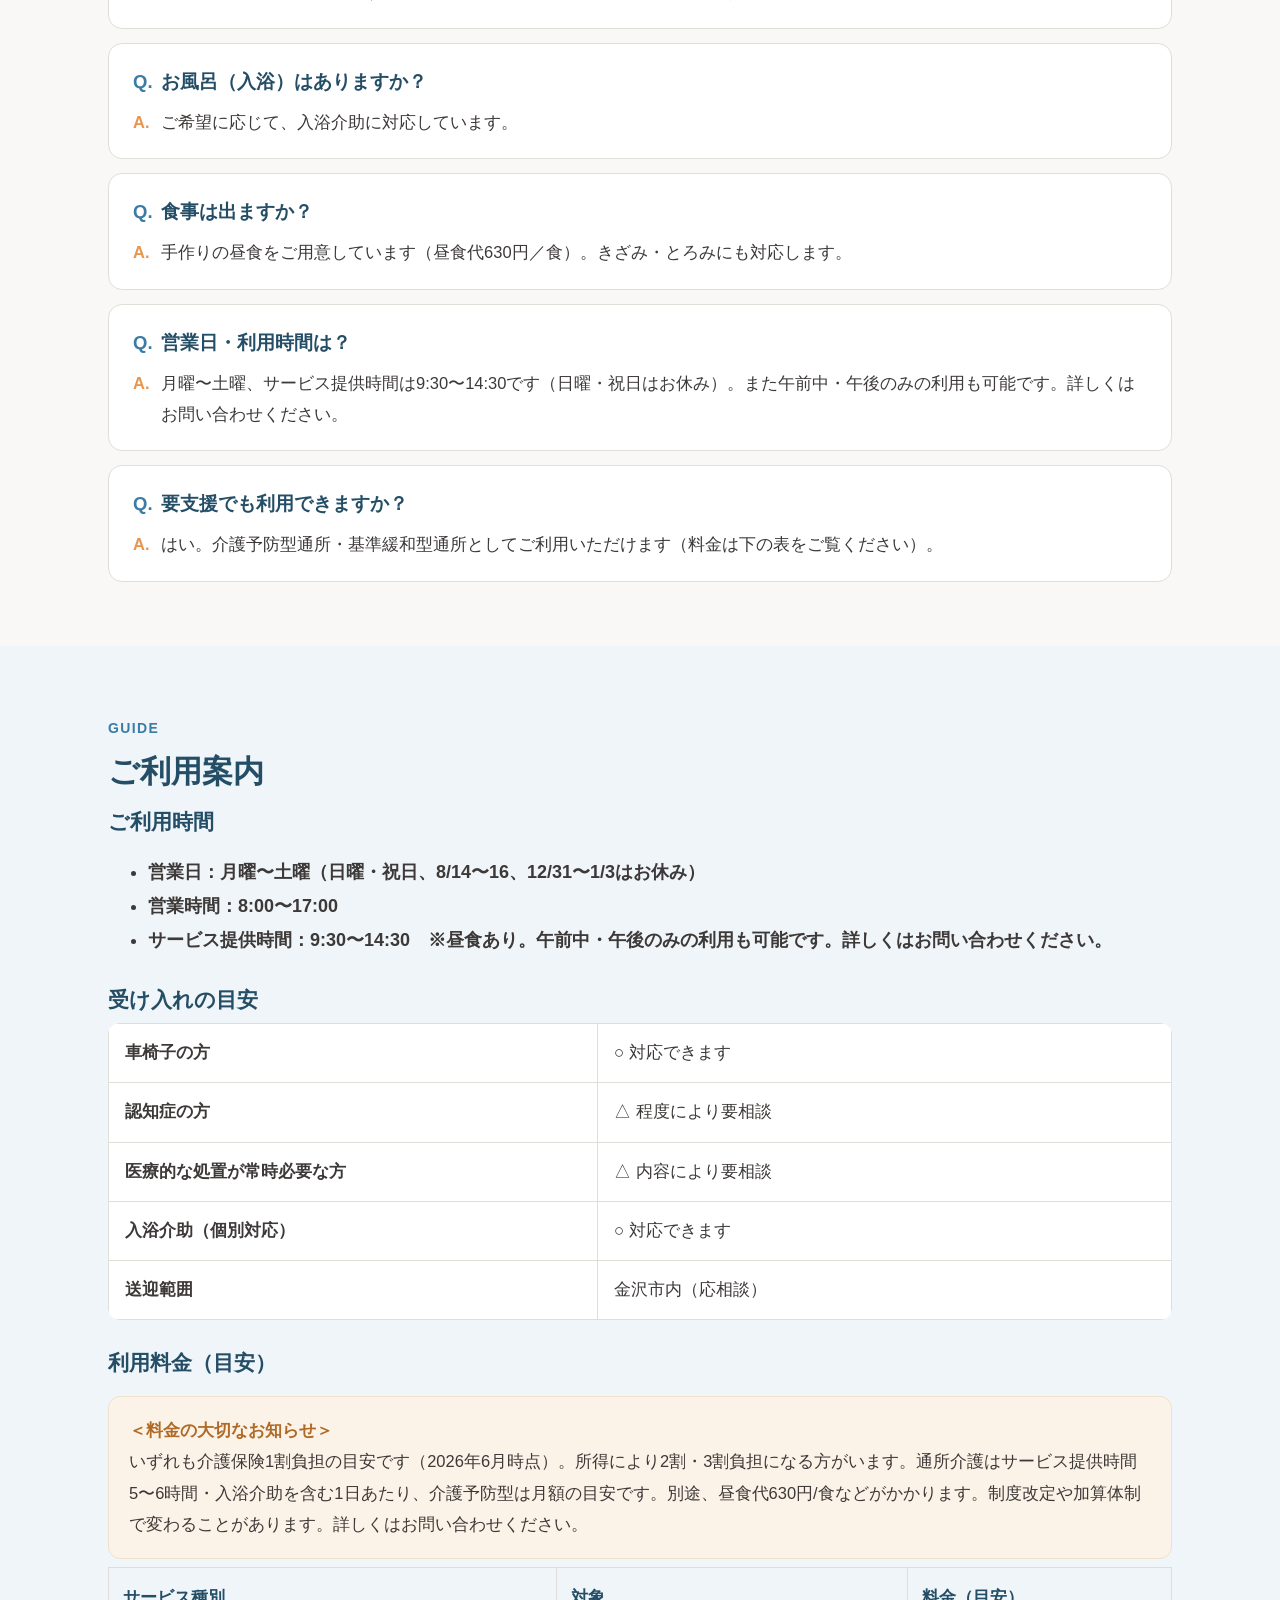
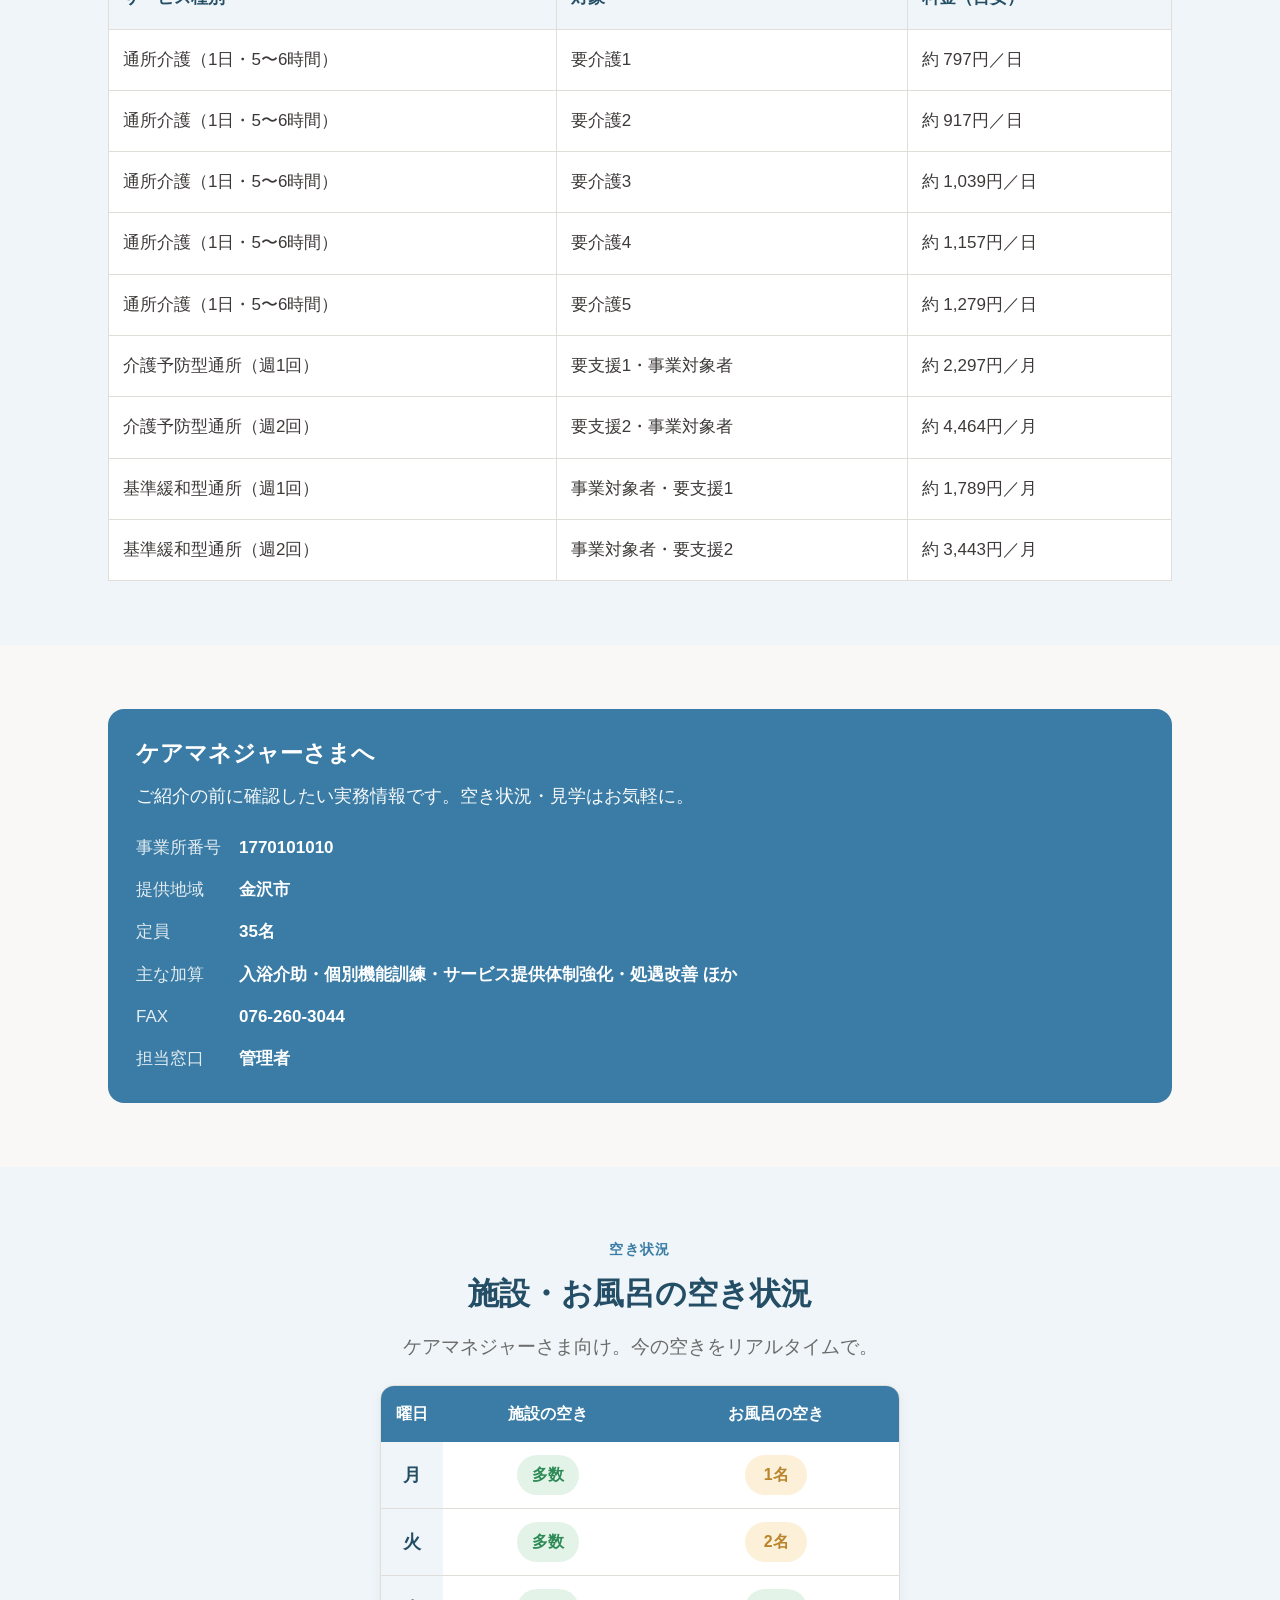
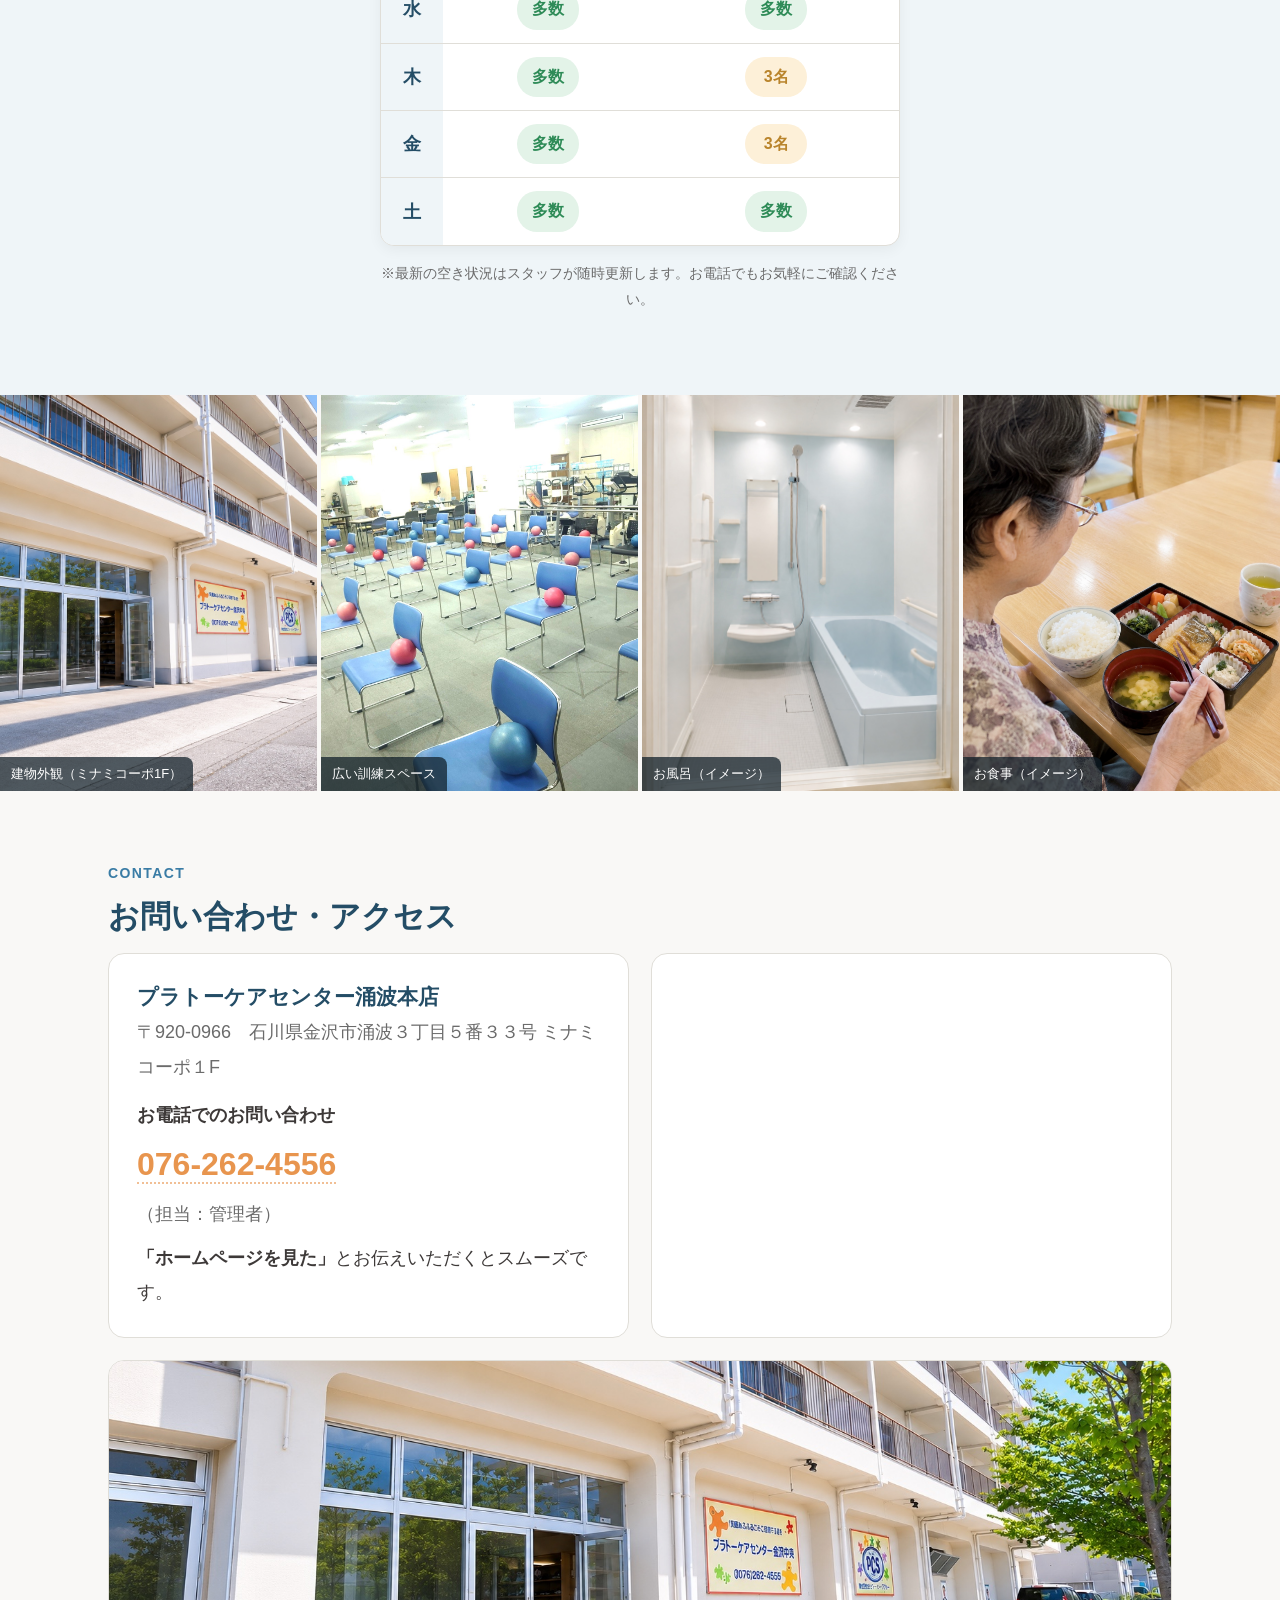
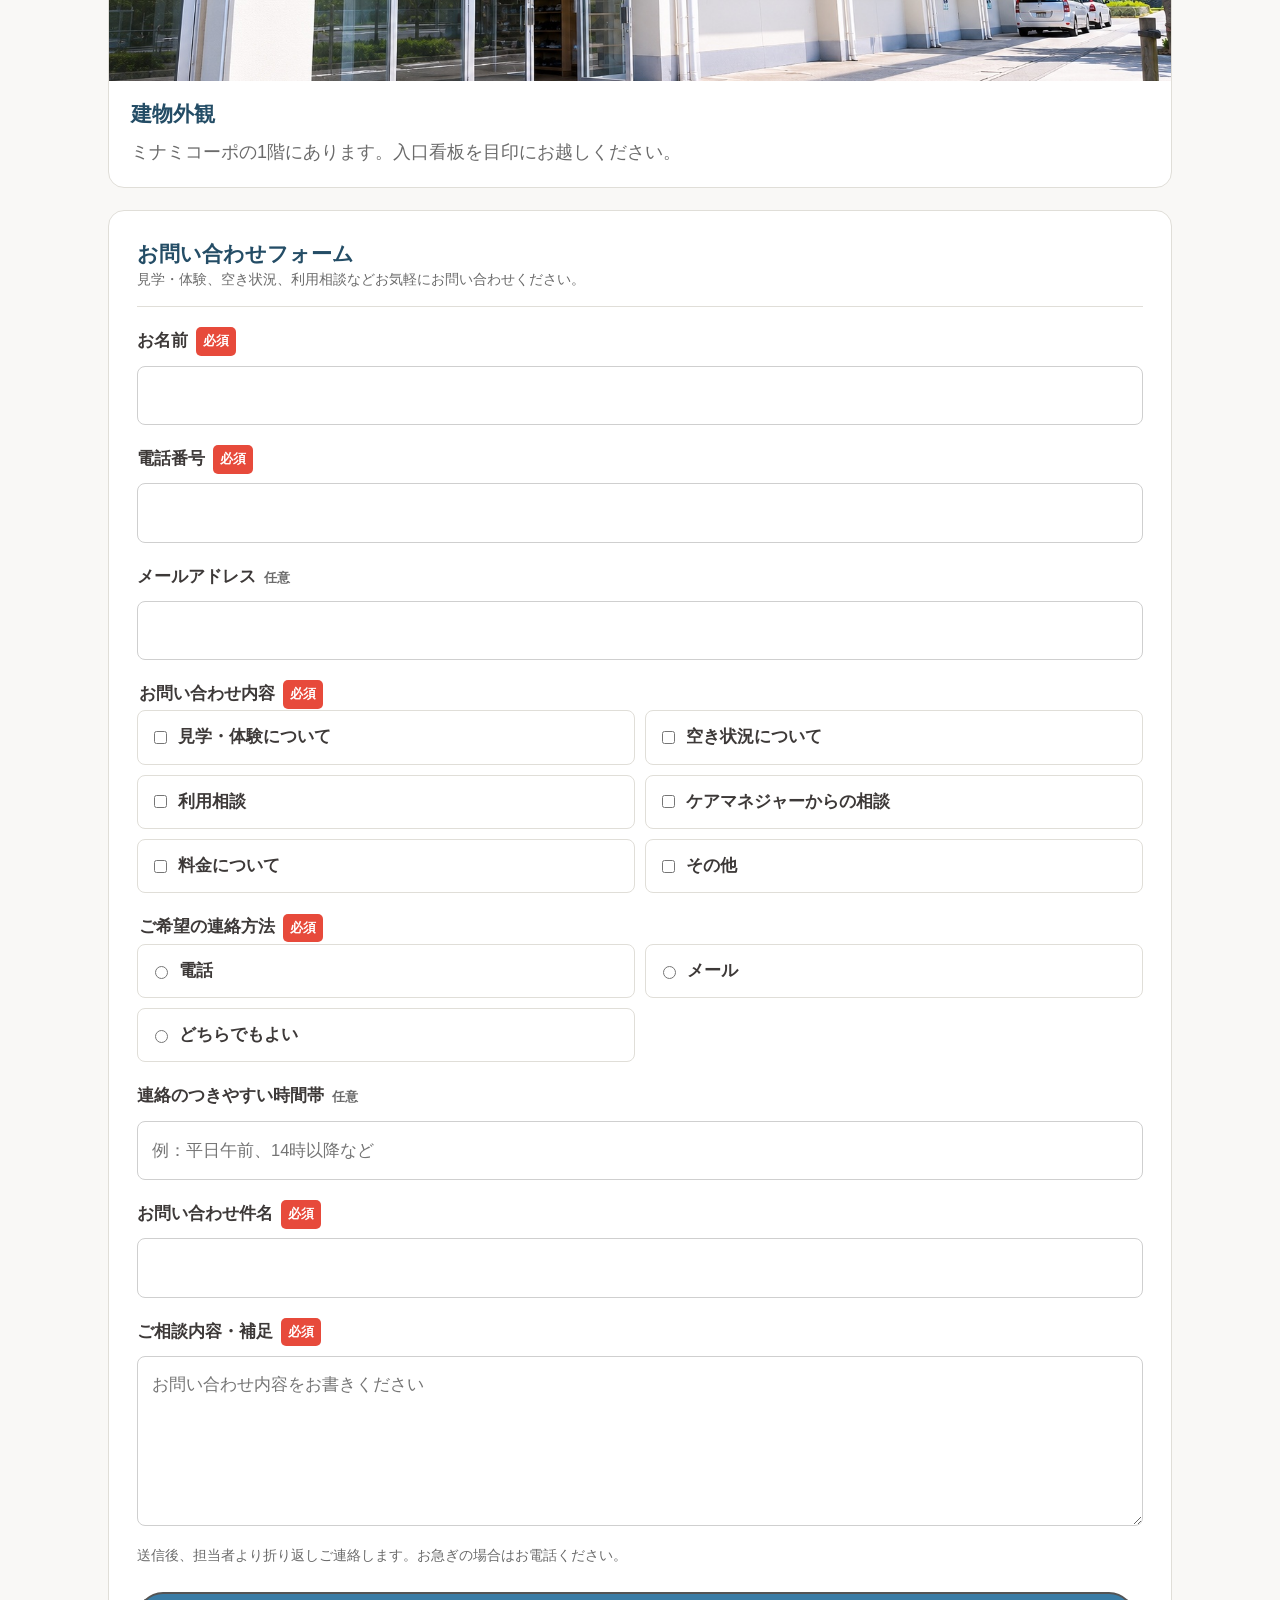
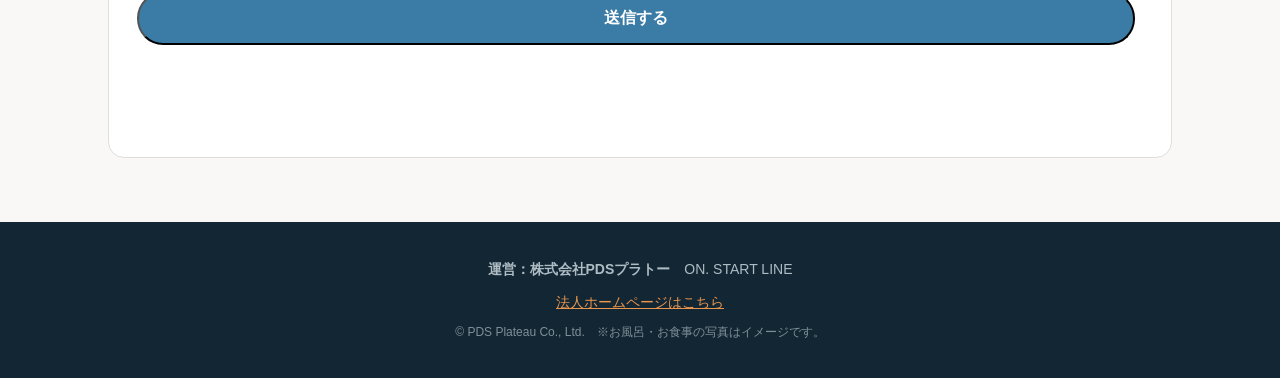
==== commit b447a2ef: "[Pro] update: ヘッダーの視認性を改善 リンクが折り返して読みにくくなっていたため、文言と間隔を整理して問い合わせ導線を目立たせました。  Co-Authored-By: Codex <c" ====
--- a/見本_事業所HP.html
+++ b/見本_事業所HP.html
@@ -38,10 +38,13 @@
   .btn-ghost{background:rgba(255,255,255,.12);border:1.5px solid rgba(255,255,255,.85);}
 
   nav.nav{position:sticky;top:0;z-index:20;background:rgba(255,255,255,.96);border-bottom:1px solid var(--line);backdrop-filter:blur(6px);}
-  nav.nav .inner{display:flex;align-items:center;justify-content:space-between;padding-top:12px;padding-bottom:12px;}
-  nav.nav .name{font-weight:700;color:var(--brand-dark);font-size:19px;}
-  nav.nav a.link{color:var(--text);text-decoration:none;font-size:15.5px;font-weight:500;margin-left:18px;}
+  nav.nav .inner{display:flex;align-items:center;justify-content:space-between;gap:24px;padding-top:12px;padding-bottom:12px;}
+  nav.nav .name{font-weight:800;color:var(--brand-dark);font-size:18px;line-height:1.45;max-width:280px;}
+  nav.nav .links{display:flex;align-items:center;justify-content:flex-end;gap:14px;white-space:nowrap;}
+  nav.nav a.link{color:var(--text);text-decoration:none;font-size:14.5px;font-weight:700;margin-left:0;line-height:1.2;}
   nav.nav a.link:hover{color:var(--brand);}
+  nav.nav a.contact-link{background:var(--accent);color:#fff;border-radius:999px;padding:9px 14px;box-shadow:0 4px 12px rgba(232,149,78,.22);}
+  nav.nav a.contact-link:hover{color:#fff;background:#d9833f;}
   @media(max-width:980px){nav.nav .links{display:none;}}
 
   .hero{position:relative;min-height:560px;display:flex;align-items:flex-end;background:var(--brand-dark) center/cover no-repeat;}
@@ -314,12 +317,12 @@
   <span class="links">
     <a class="link" href="#reason">選ばれる理由</a>
     <a class="link" href="#service">サービス</a>
-    <a class="link" href="#voice">利用イメージ</a>
-    <a class="link" href="#faq">よくある質問</a>
-    <a class="link" href="#guide">ご利用案内</a>
+    <a class="link" href="#voice">利用例</a>
+    <a class="link" href="#faq">FAQ</a>
+    <a class="link" href="#guide">案内</a>
     <a class="link" href="#aki">空き状況</a>
     <a class="link" href="#access">アクセス</a>
-    <a class="link" href="#access">お問い合わせ</a>
+    <a class="link contact-link" href="#access">お問い合わせ</a>
   </span>
 </div></nav>
 
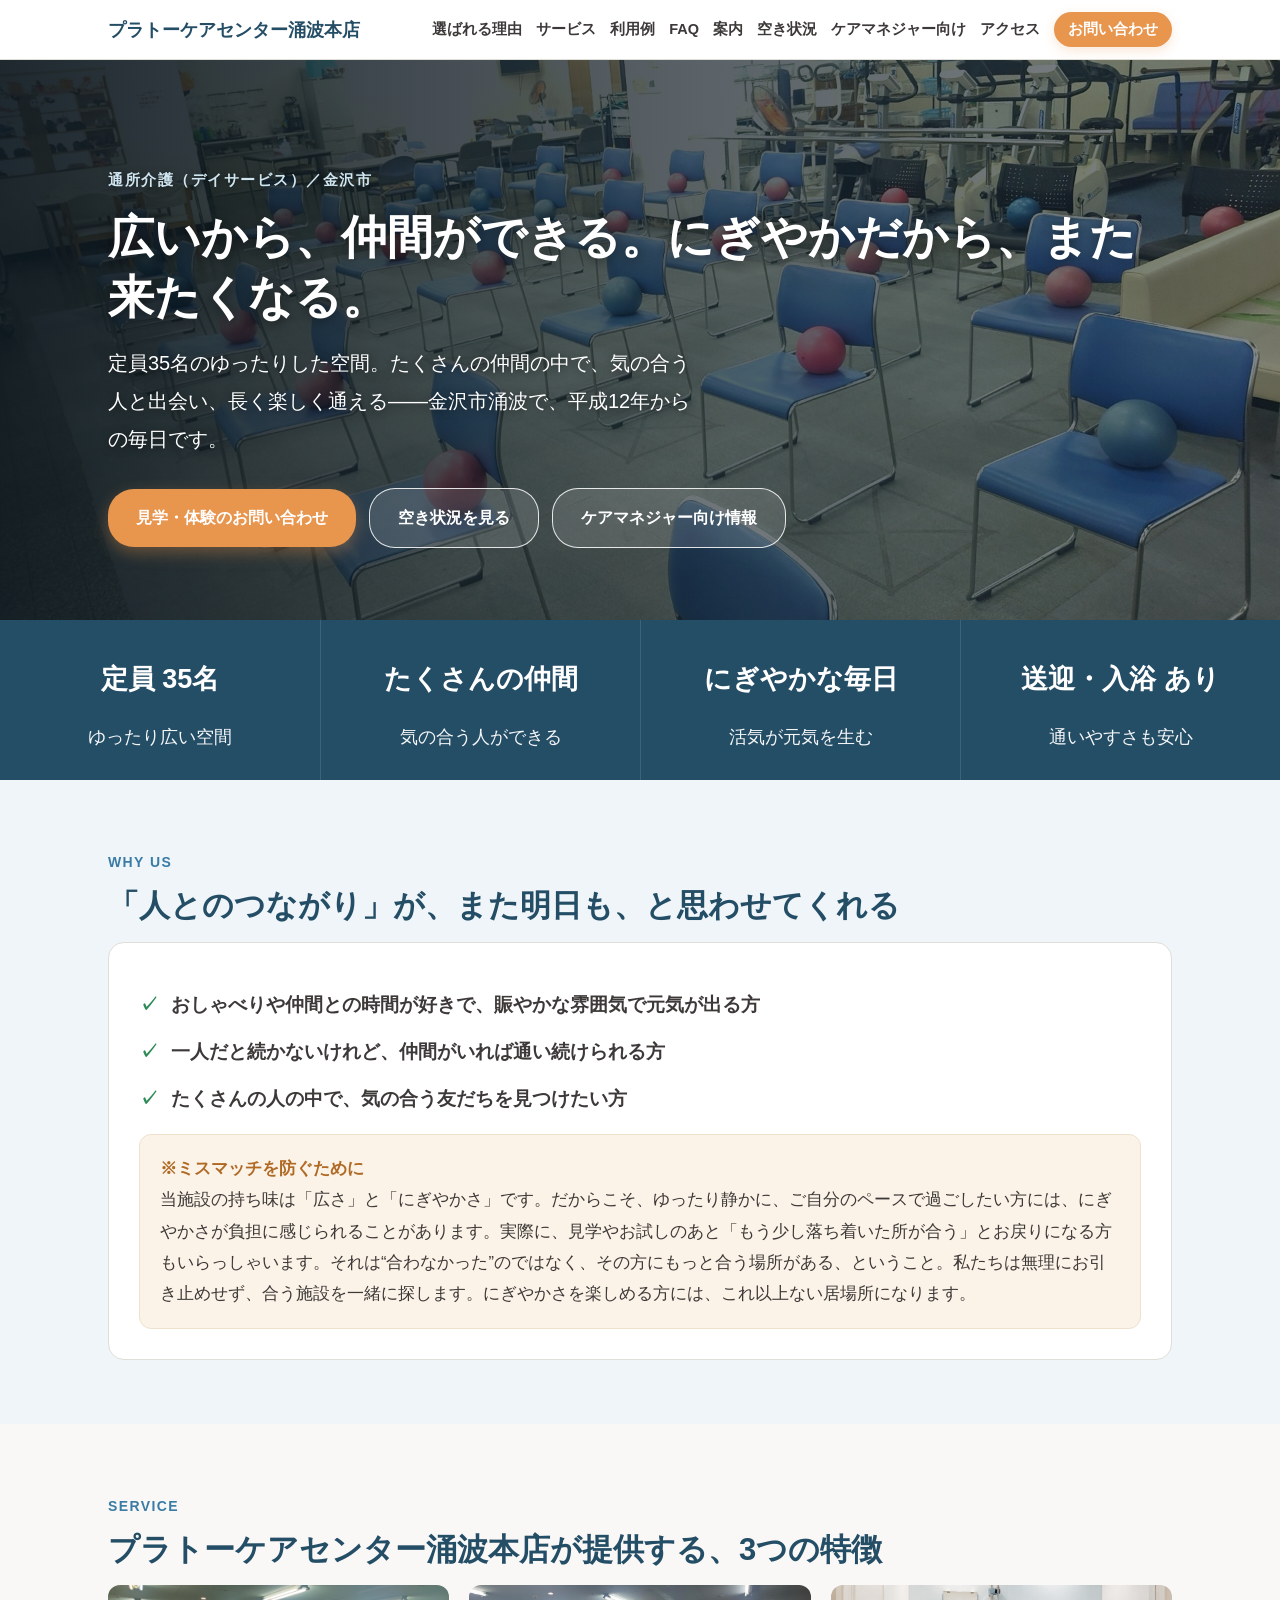
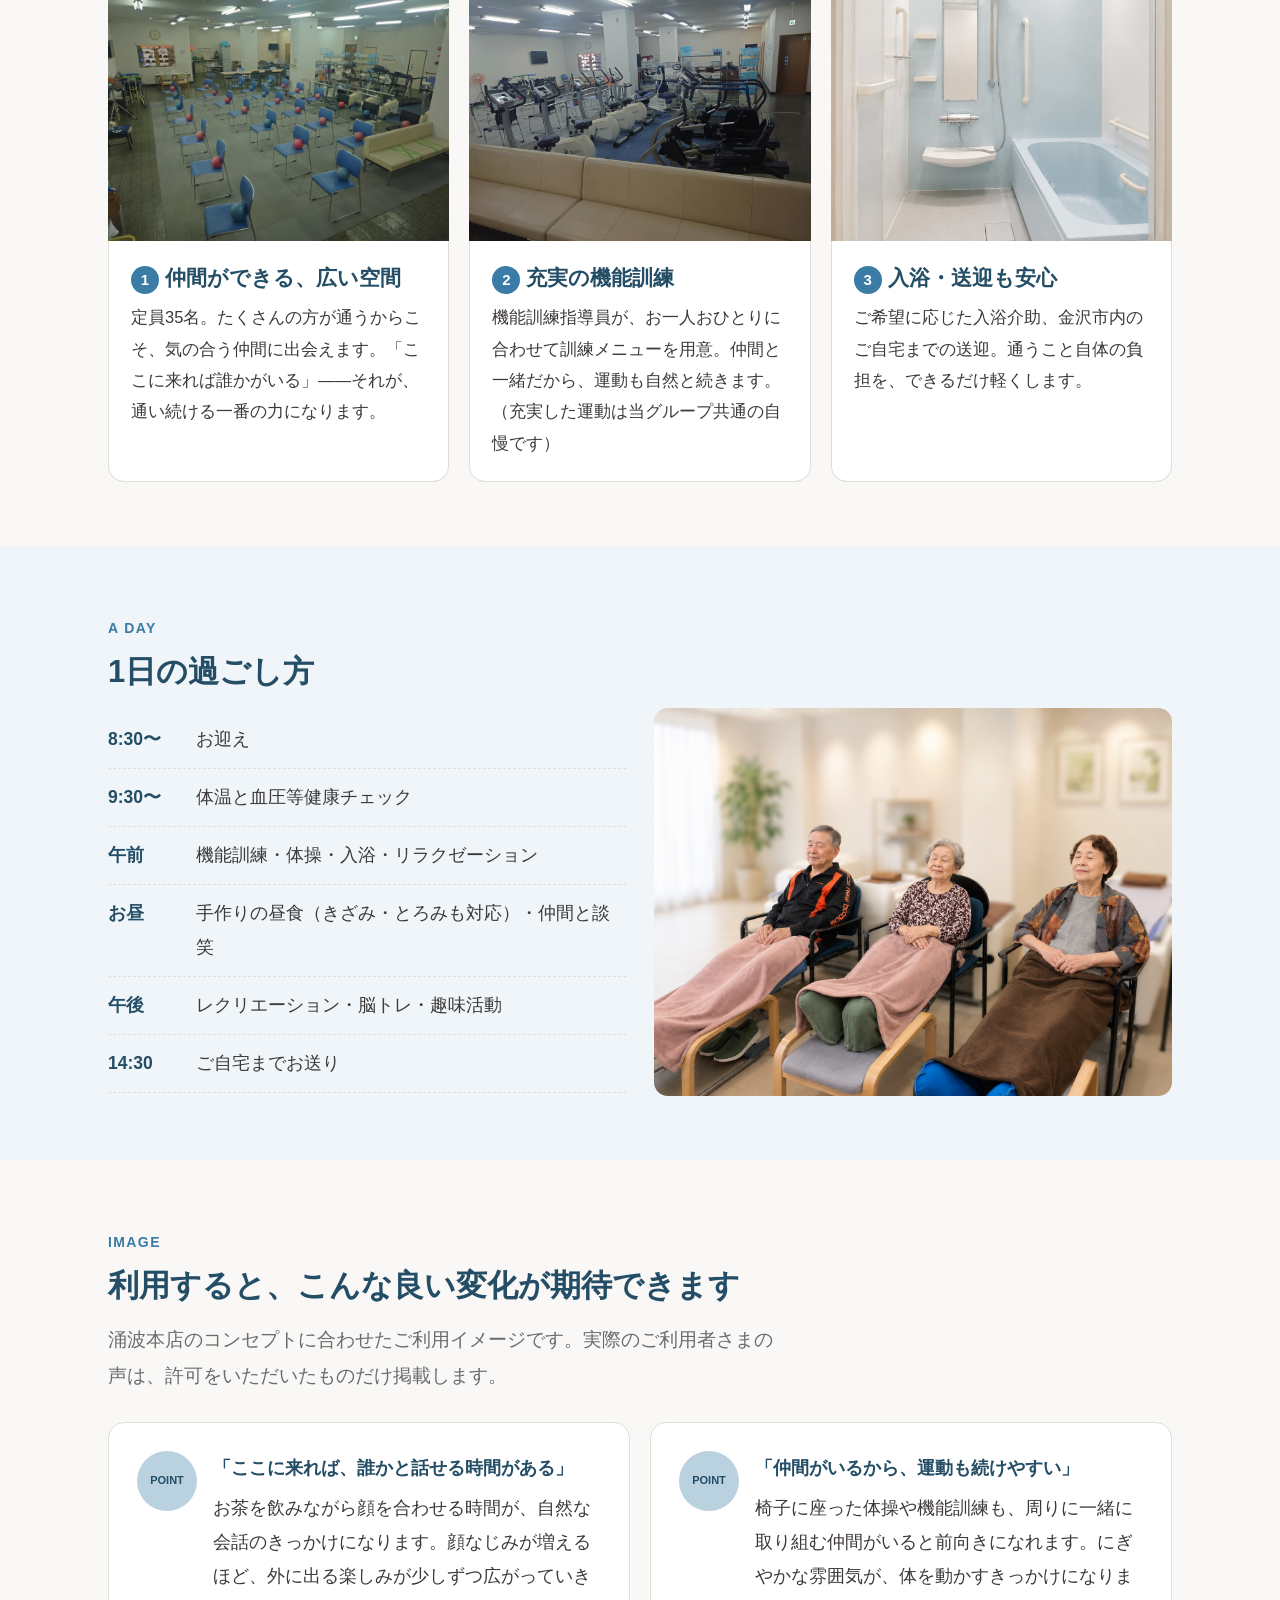
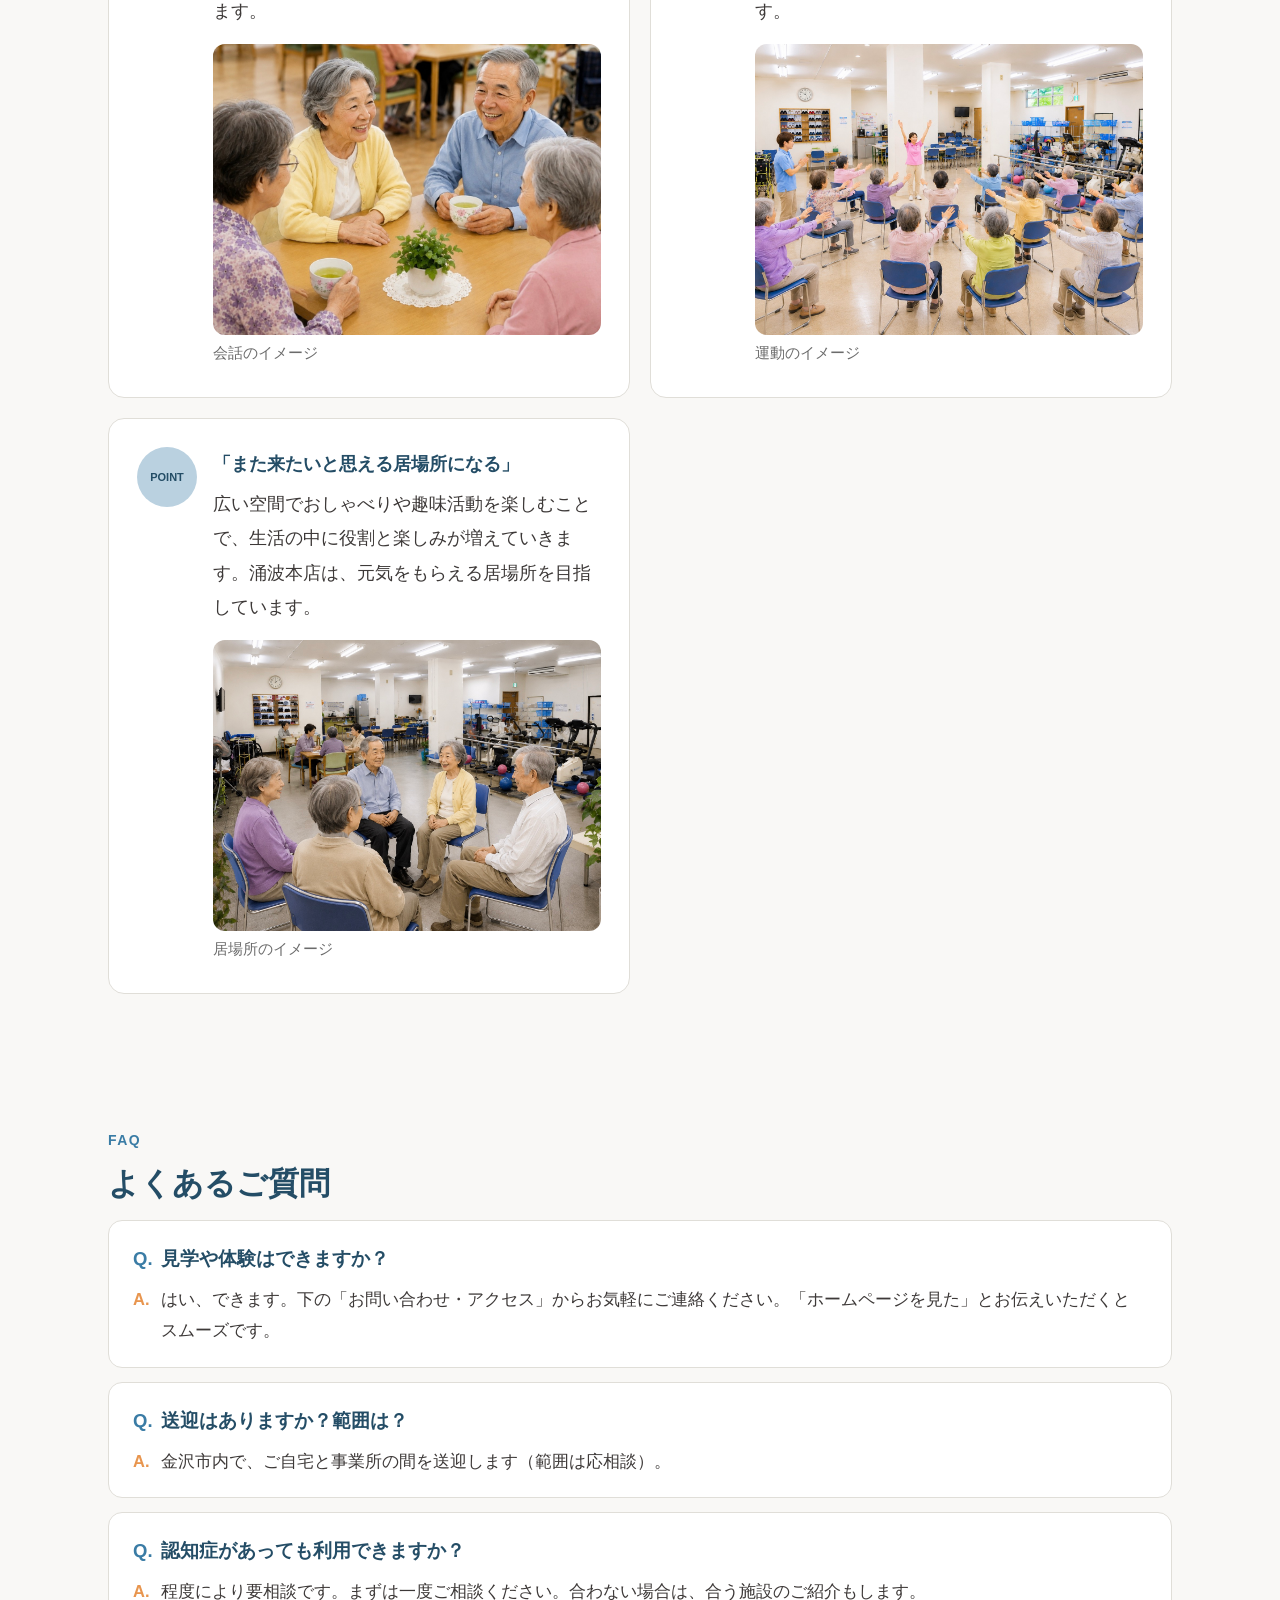
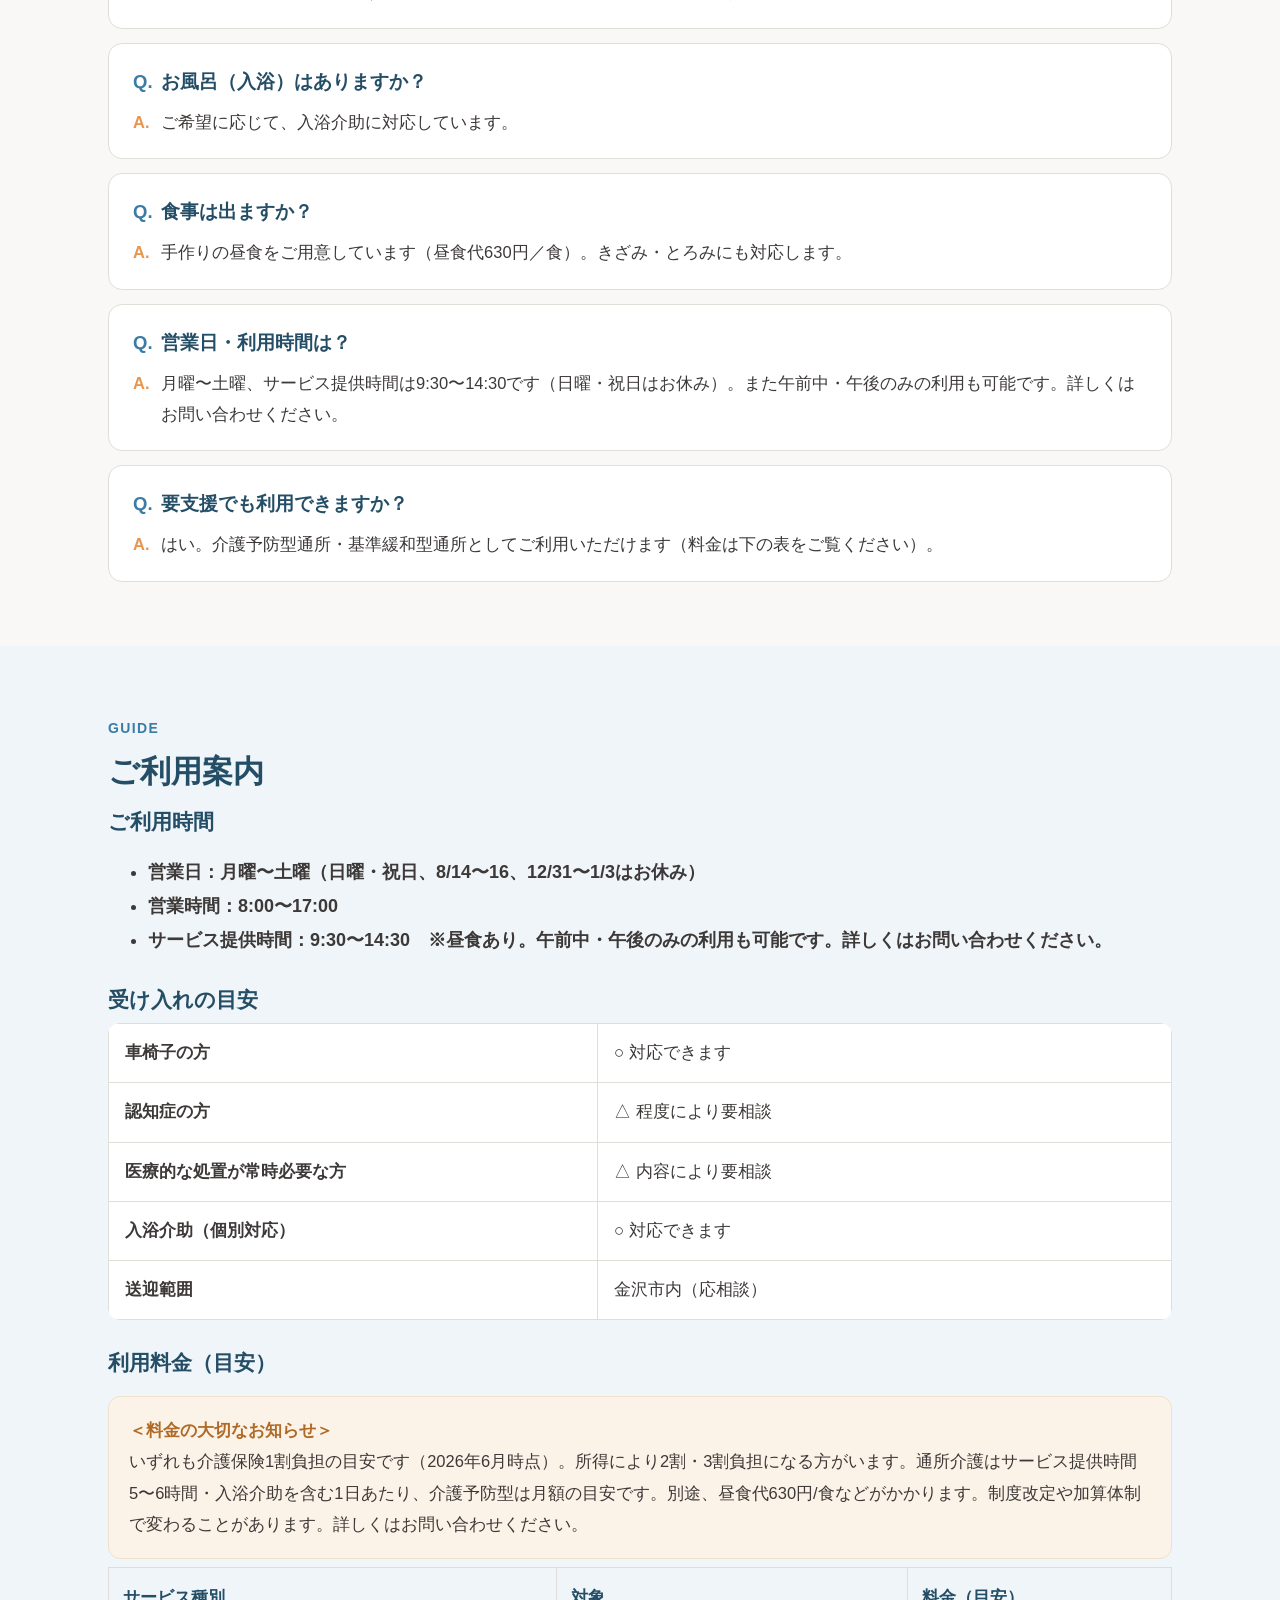
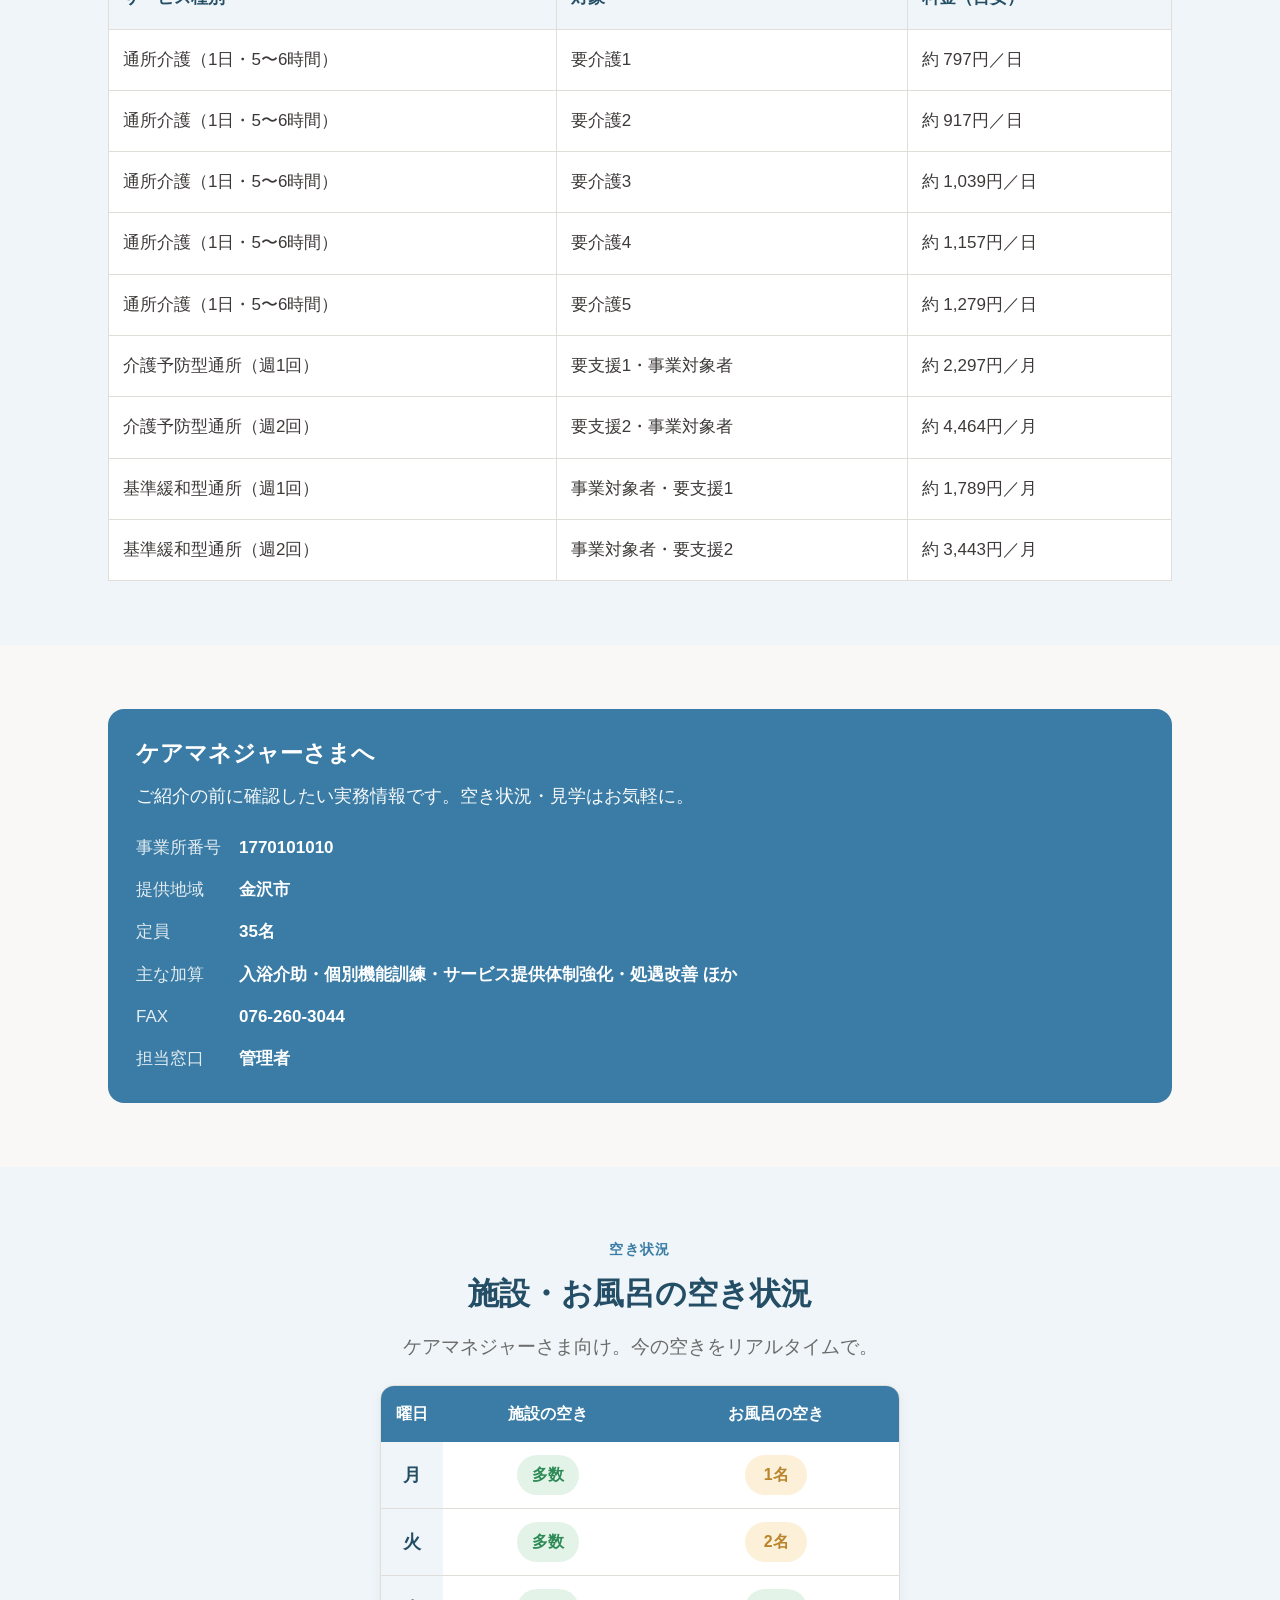
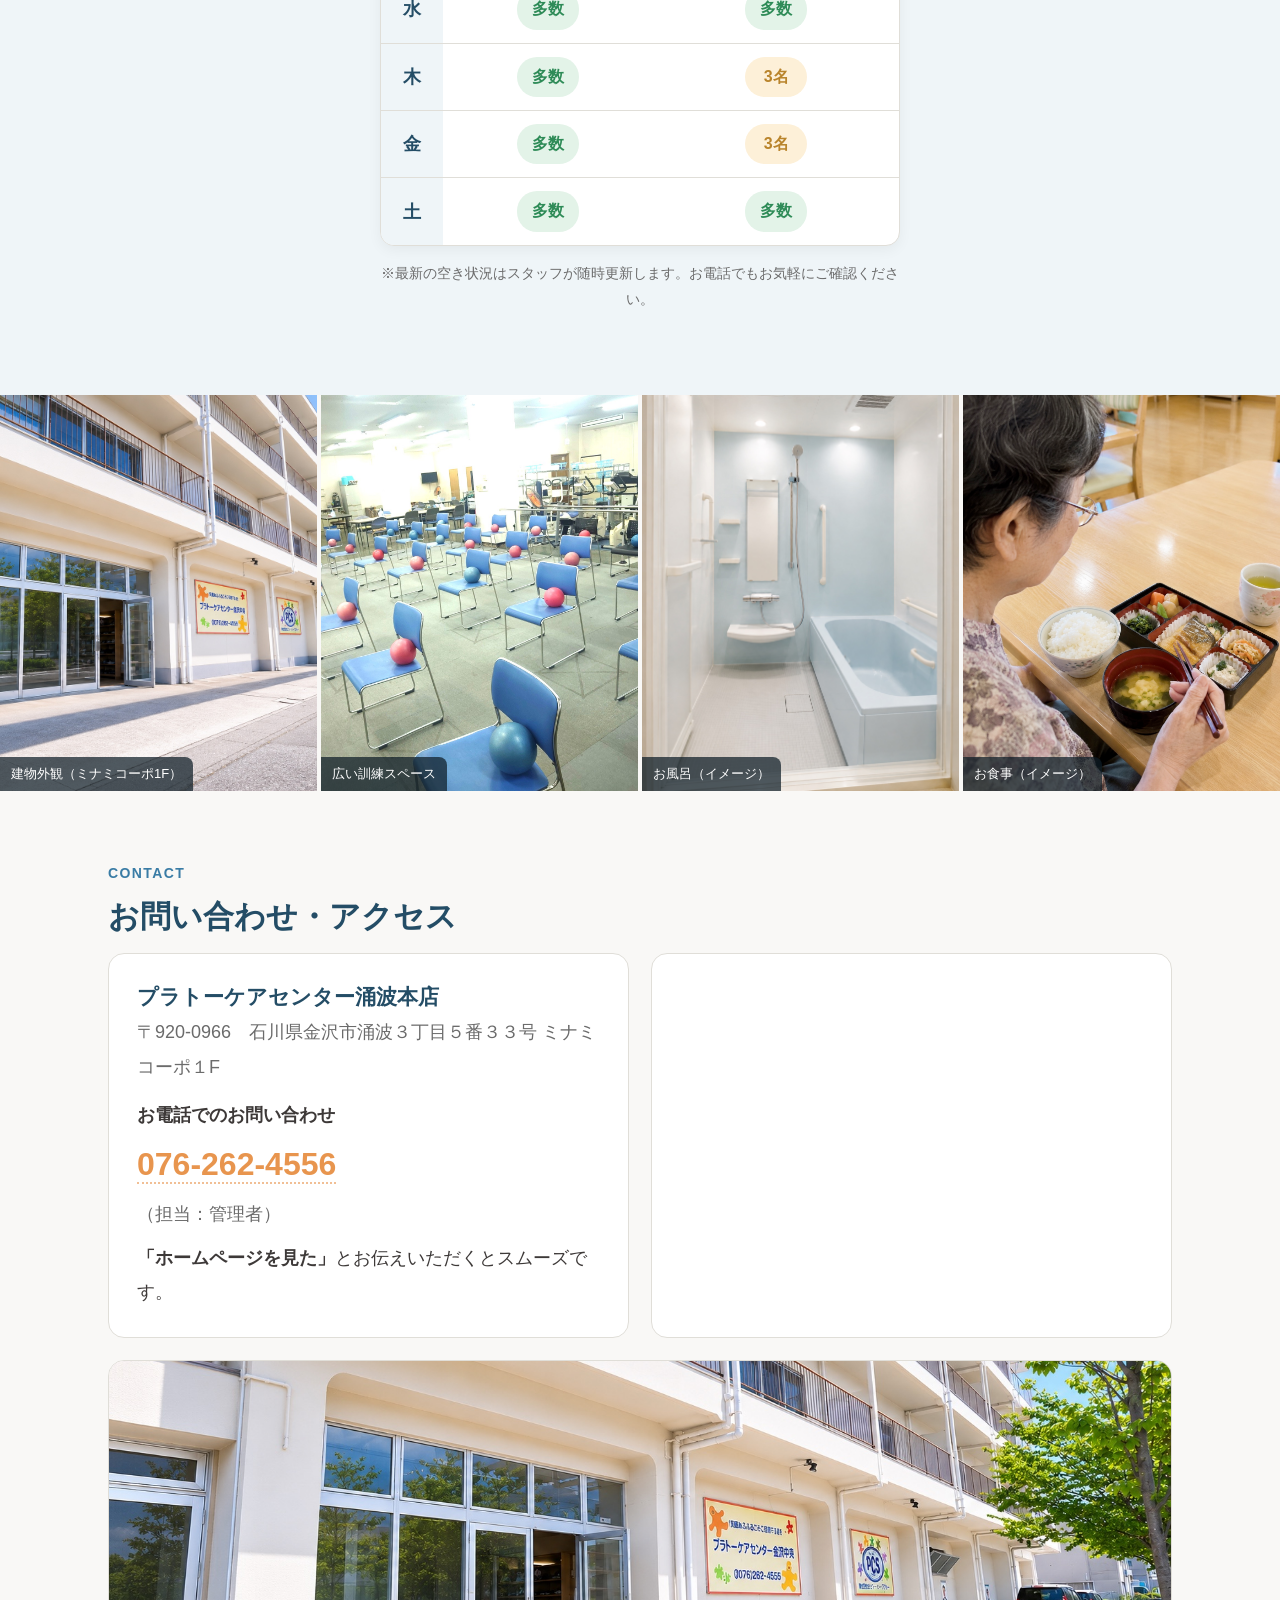
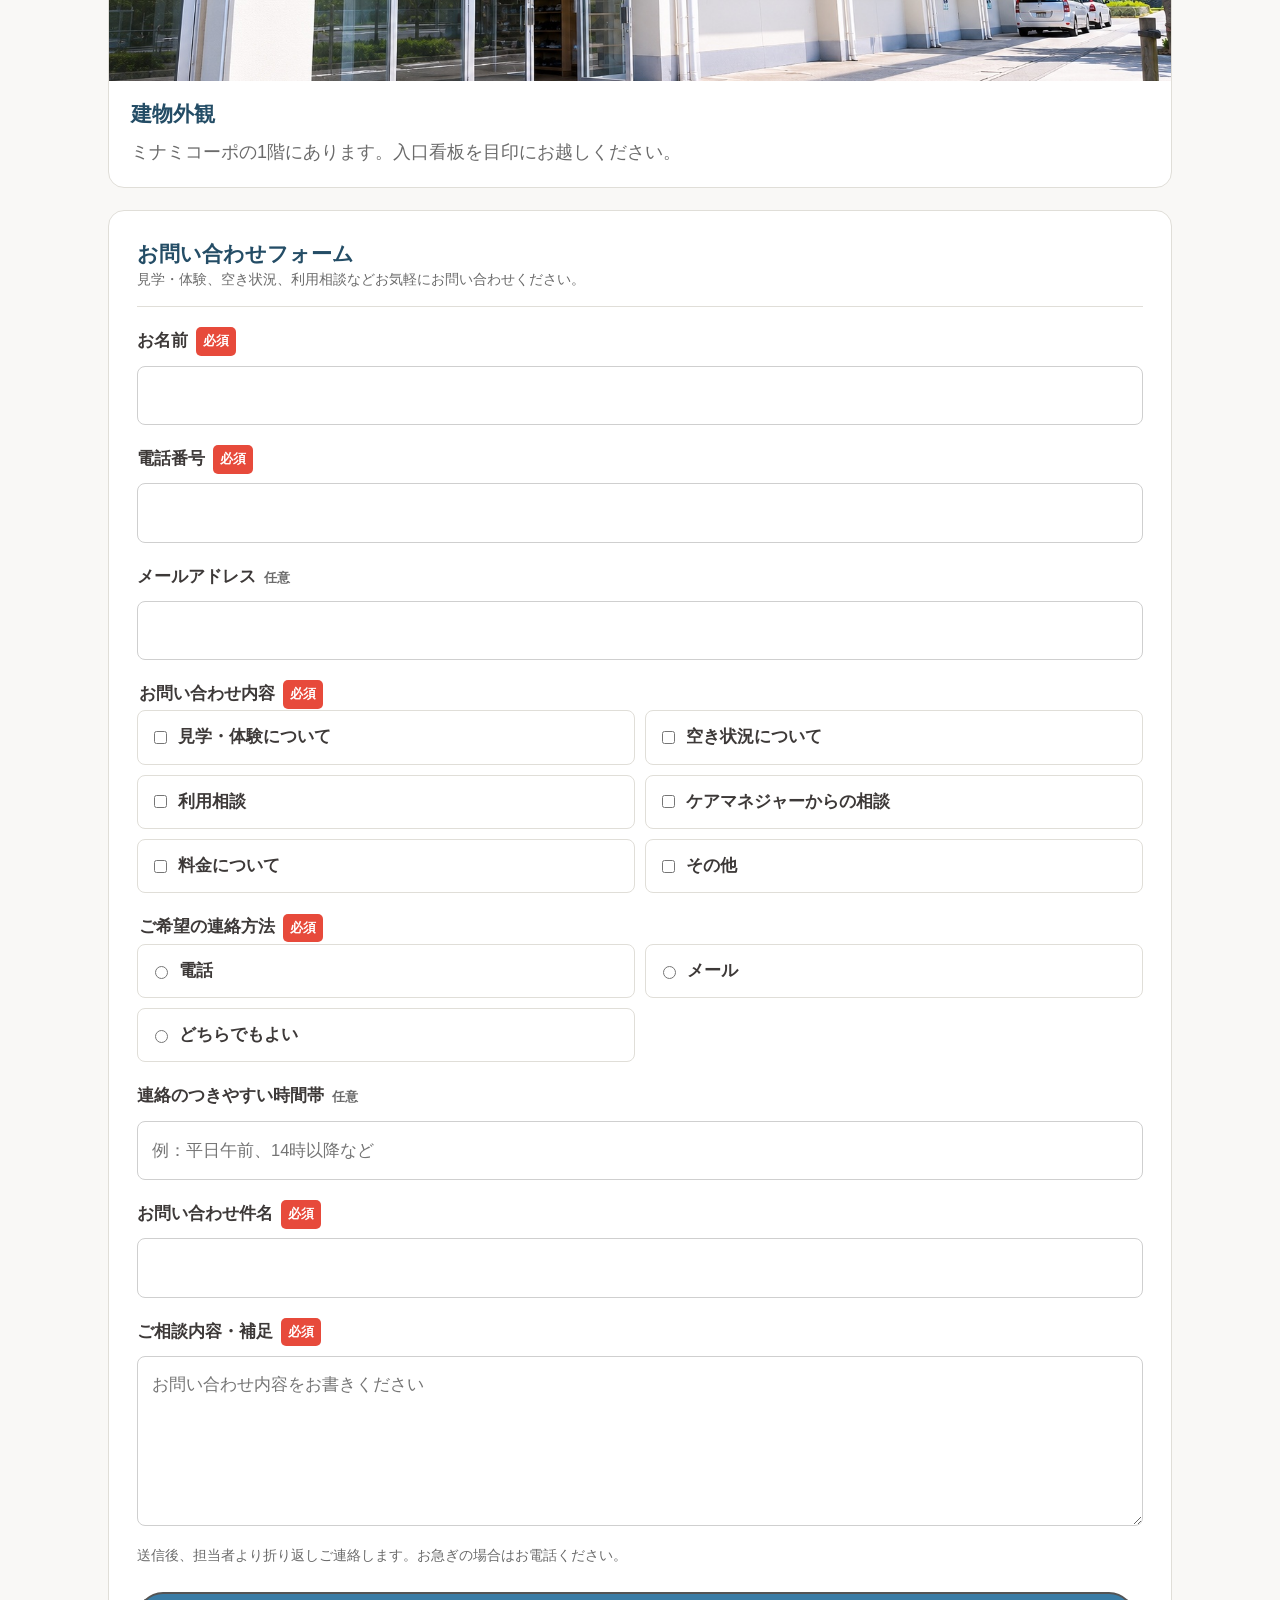
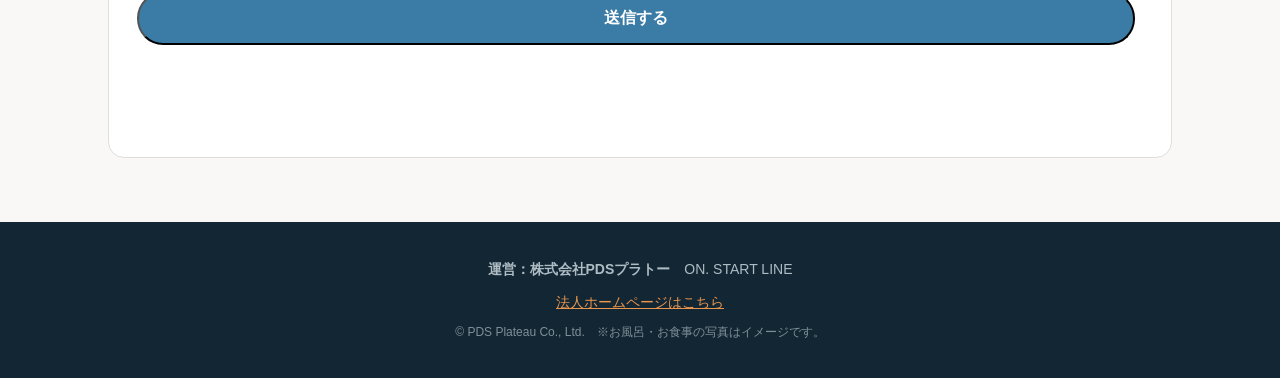
==== commit c69036a7: "ケアマネ向け導線とスマホ表示を調整" ====
--- a/見本_事業所HP.html
+++ b/見本_事業所HP.html
@@ -165,6 +165,7 @@
     section{padding:50px 0;} .hero h1{font-size:36px;}
   }
   @media(max-width:620px){
+    h1,h2,h3{word-break:auto-phrase;overflow-wrap:anywhere;text-wrap:balance;}
     .svc{grid-template-columns:1fr;}
     .gallery{grid-template-columns:1fr 1fr;}
     .hero{min-height:440px;} .hero h1{font-size:29px;} .hero p{font-size:16px;}
@@ -320,8 +321,9 @@
     <a class="link" href="#voice">利用例</a>
     <a class="link" href="#faq">FAQ</a>
     <a class="link" href="#guide">案内</a>
-    <a class="link" href="#aki">空き状況</a>
-    <a class="link" href="#access">アクセス</a>
+	    <a class="link" href="#aki">空き状況</a>
+	    <a class="link" href="wakunami-caremanager.html">ケアマネジャー向け</a>
+	    <a class="link" href="#access">アクセス</a>
     <a class="link contact-link" href="#access">お問い合わせ</a>
   </span>
 </div></nav>
@@ -331,8 +333,9 @@
     <span class="kicker"><span data-bind="serviceType"></span>／<span data-bind="city"></span></span>
     <h1 data-bind="heroCatch"></h1>
     <p data-bind="heroLead"></p>
-    <a class="btn btn-main" href="#access">見学・体験のお問い合わせ</a>
-    <a class="btn btn-ghost" href="#aki">空き状況を見る</a>
+	    <a class="btn btn-main" href="#access">見学・体験のお問い合わせ</a>
+	    <a class="btn btn-ghost" href="#aki">空き状況を見る</a>
+	    <a class="btn btn-ghost" href="wakunami-caremanager.html">ケアマネジャー向け情報</a>
   </div>
 </header>
 
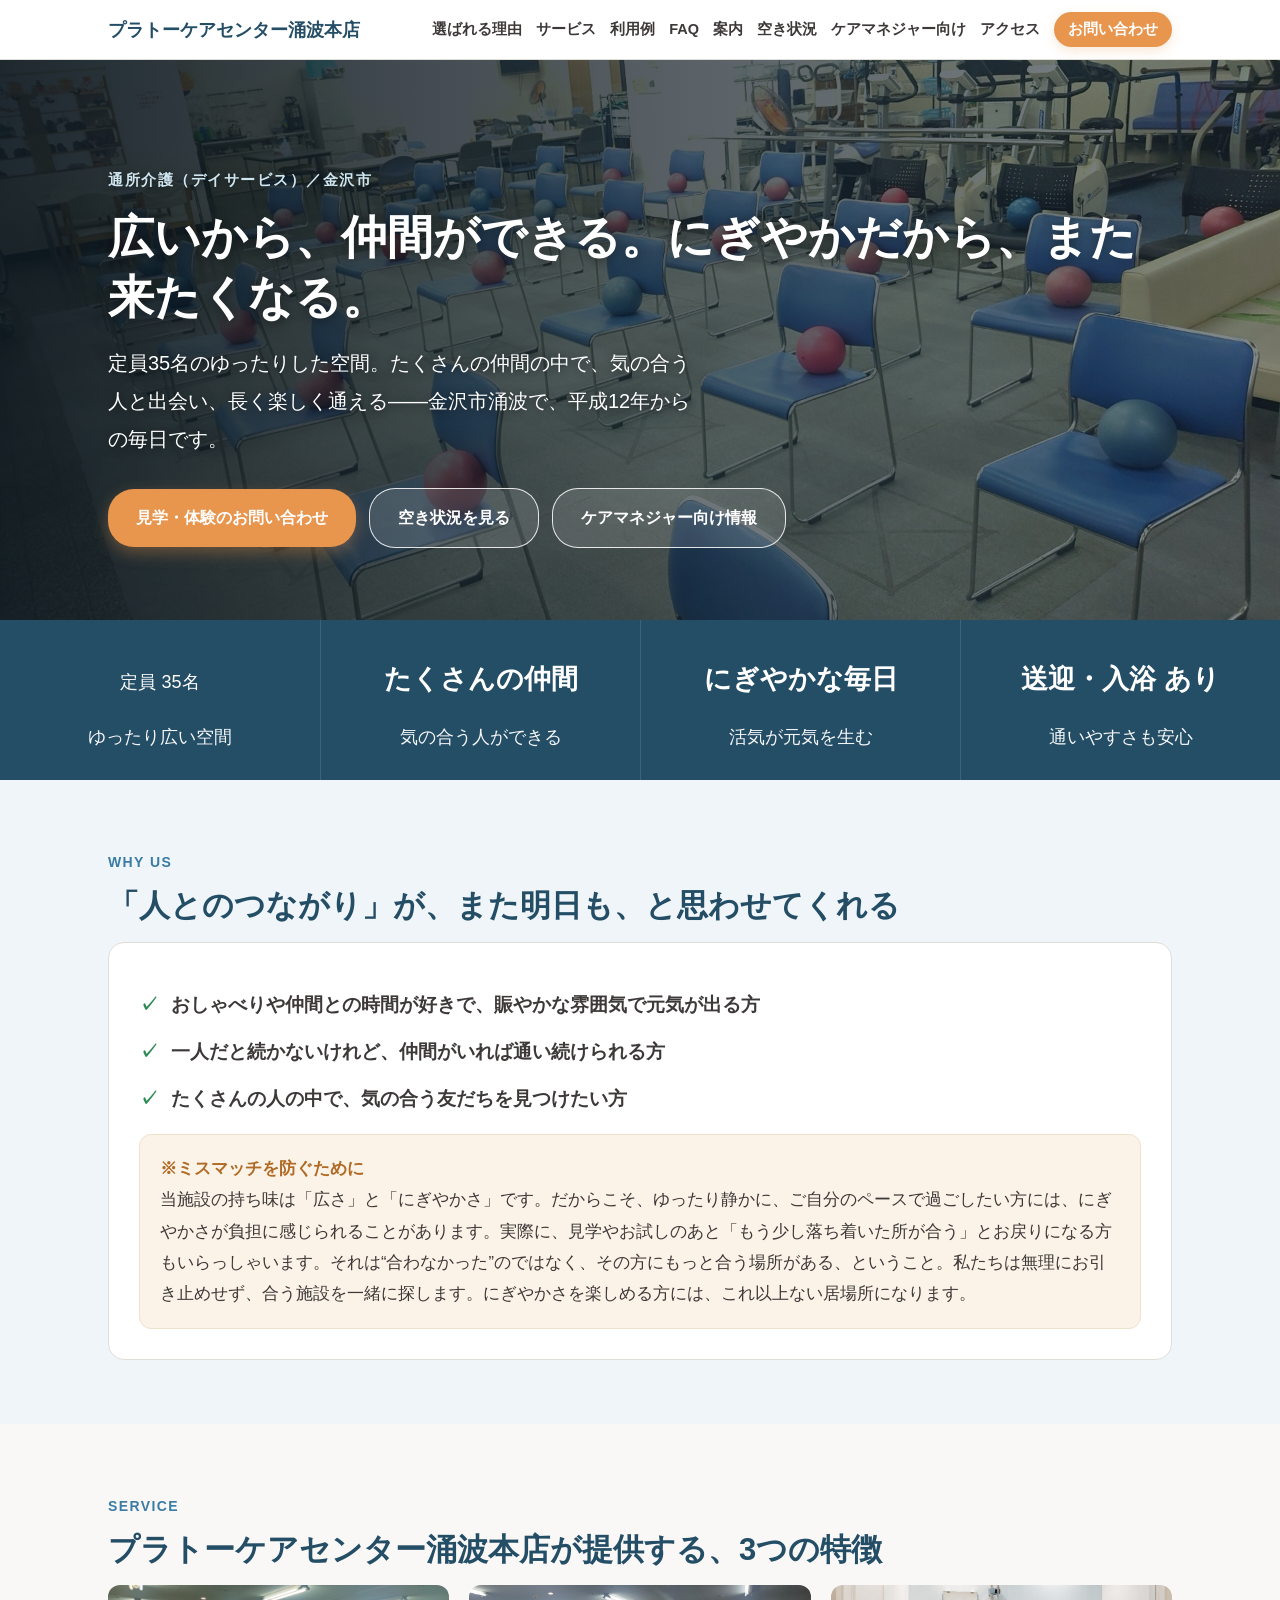
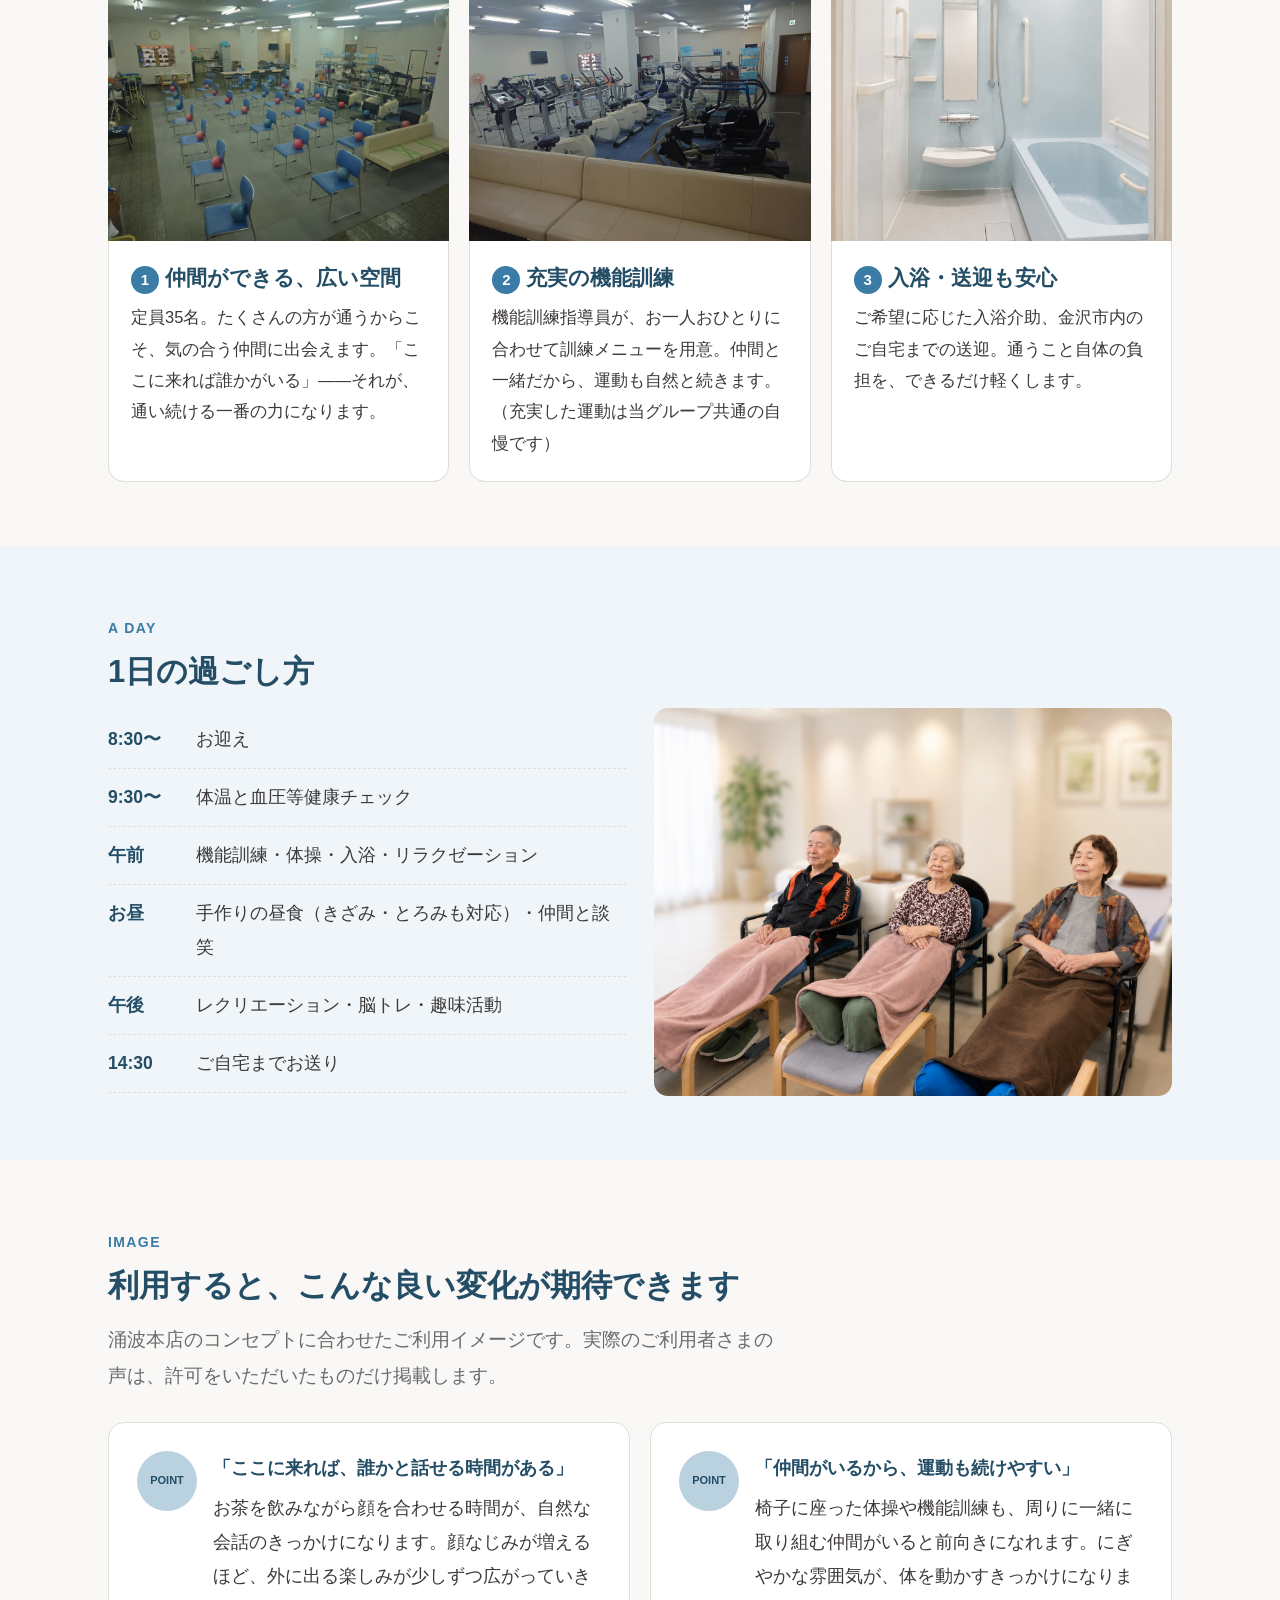
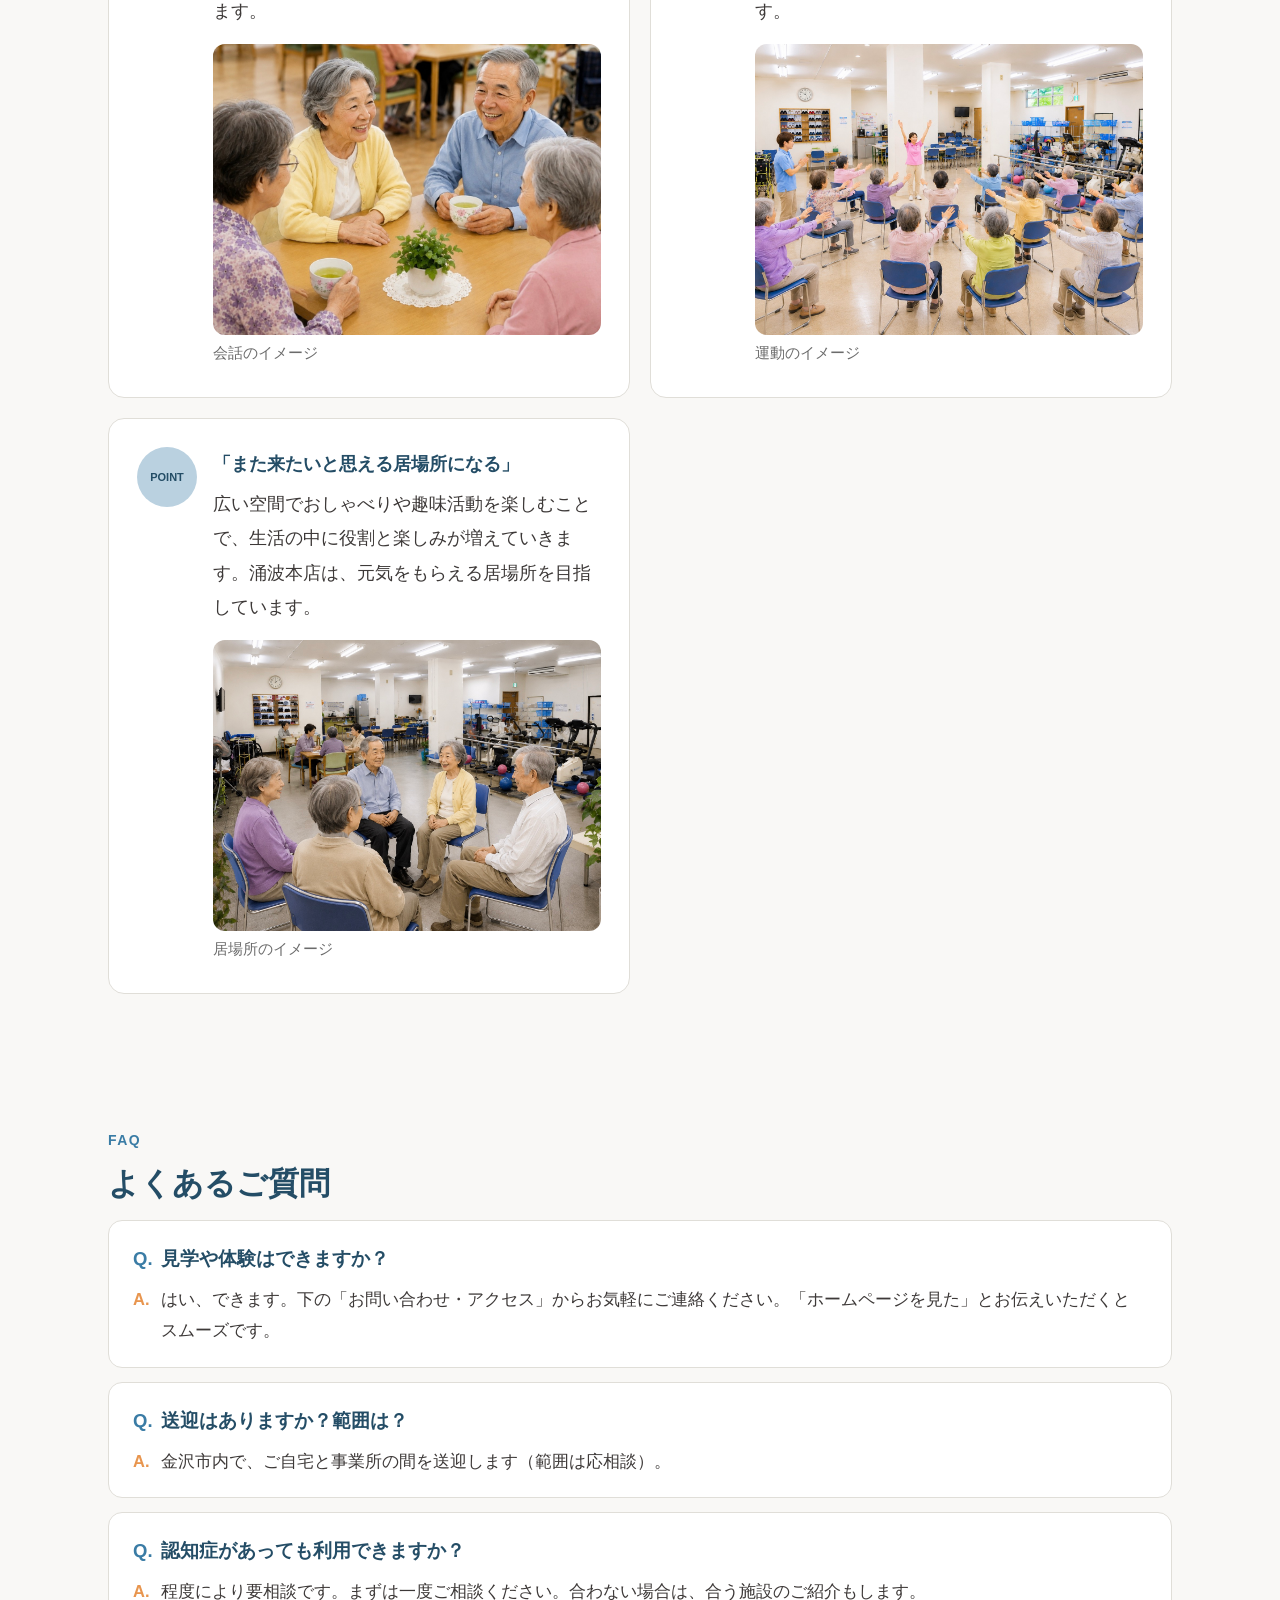
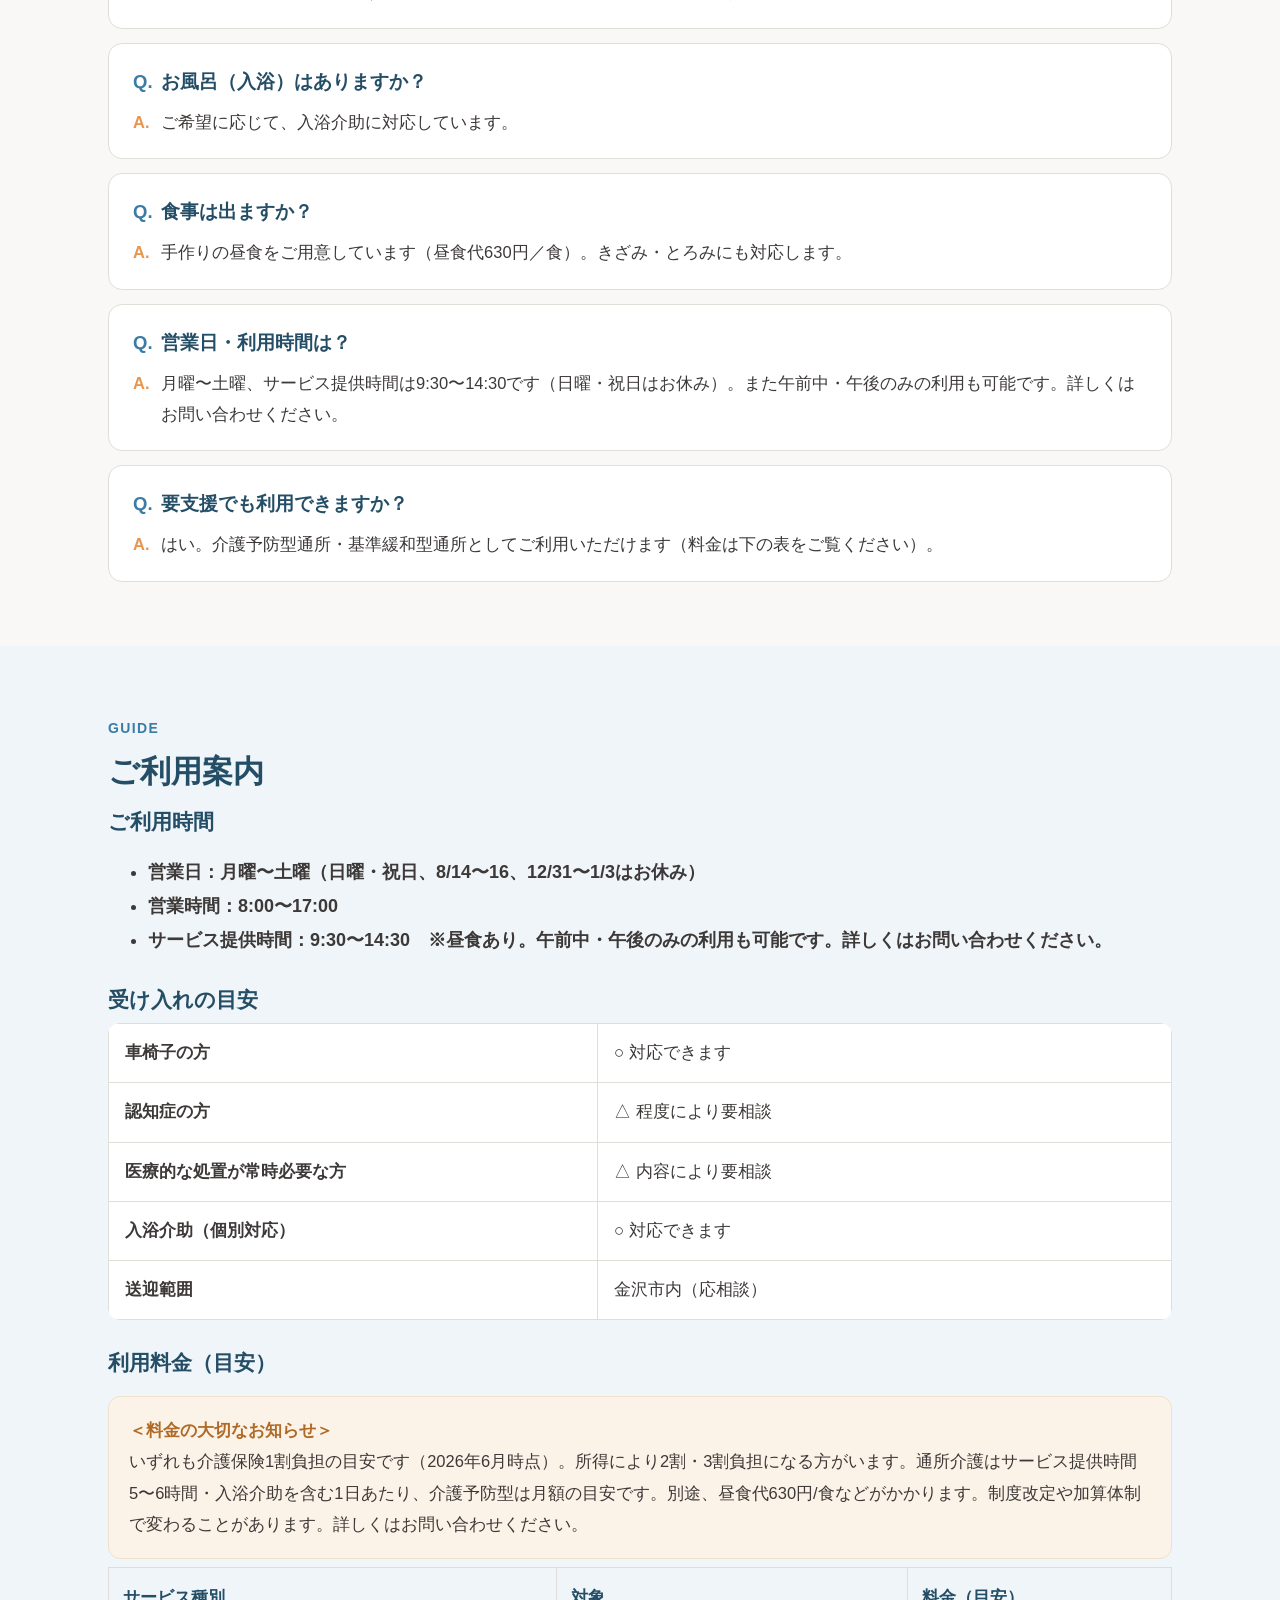
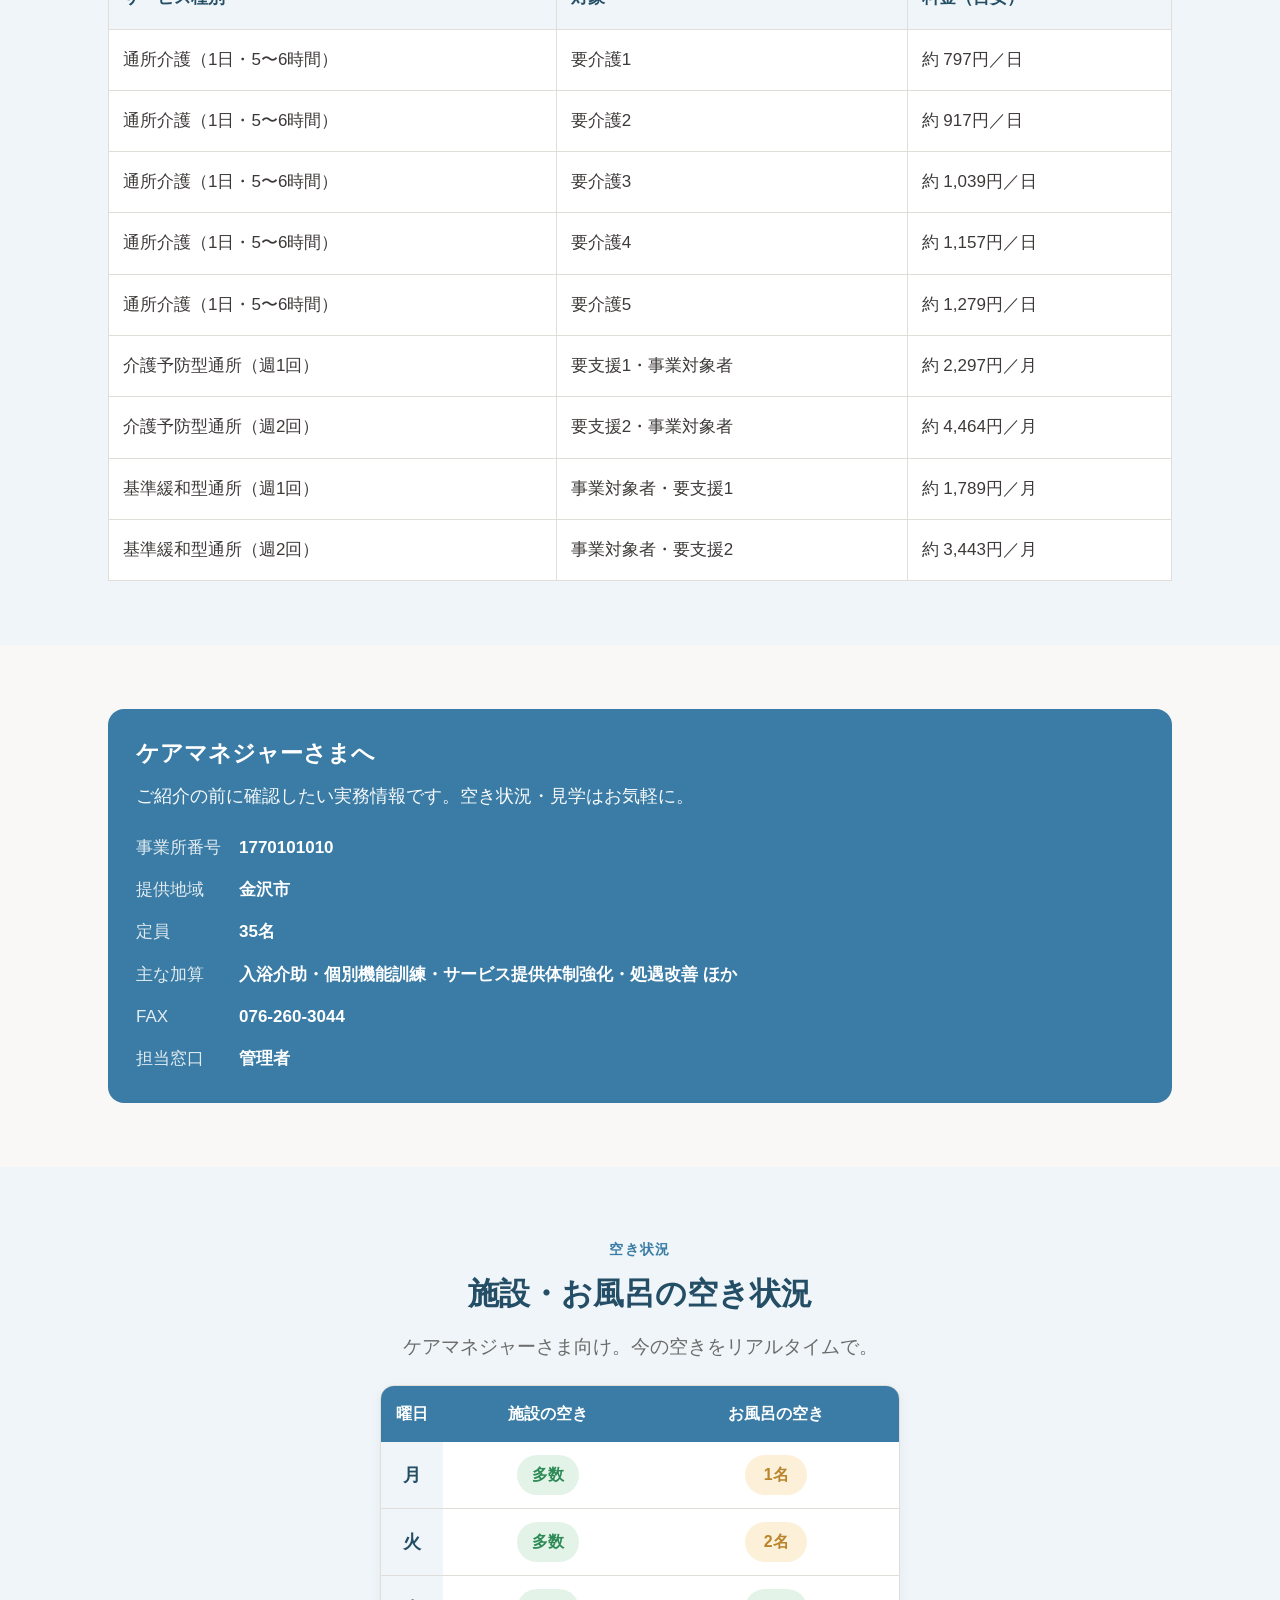
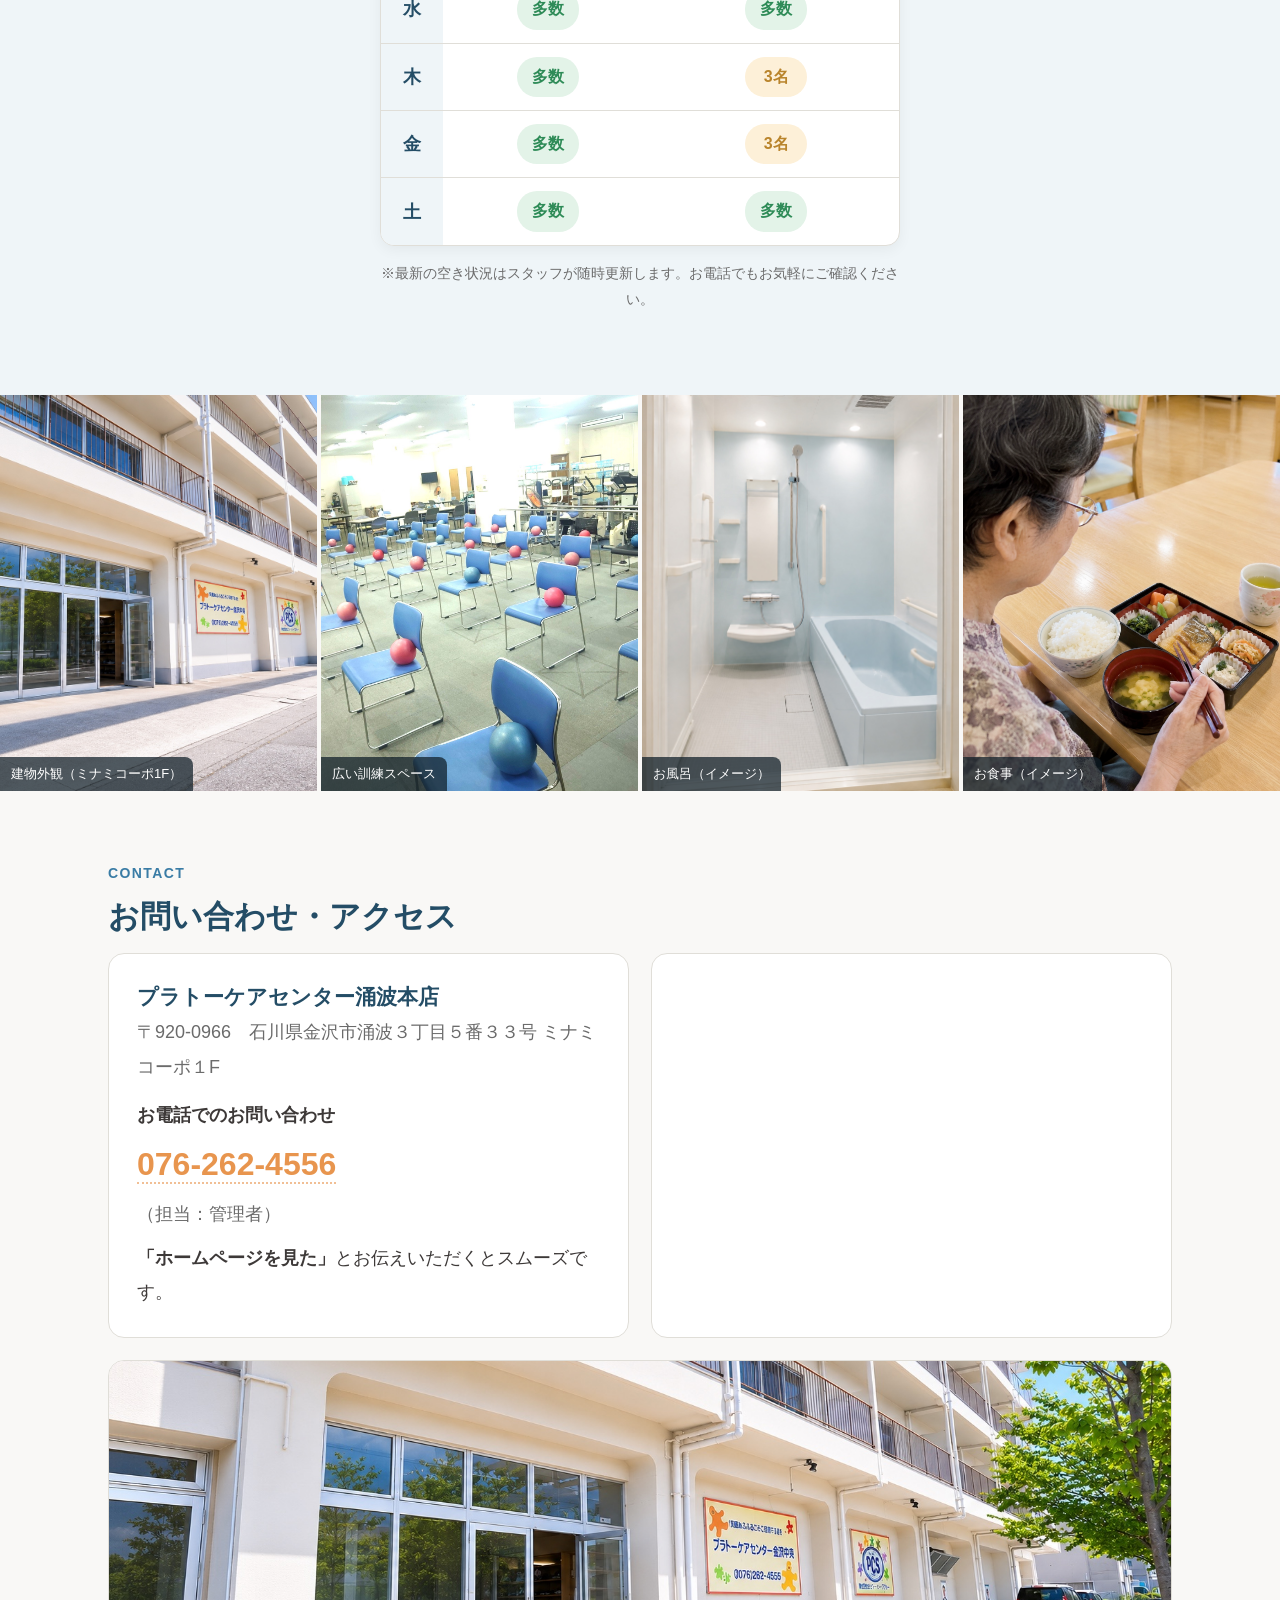
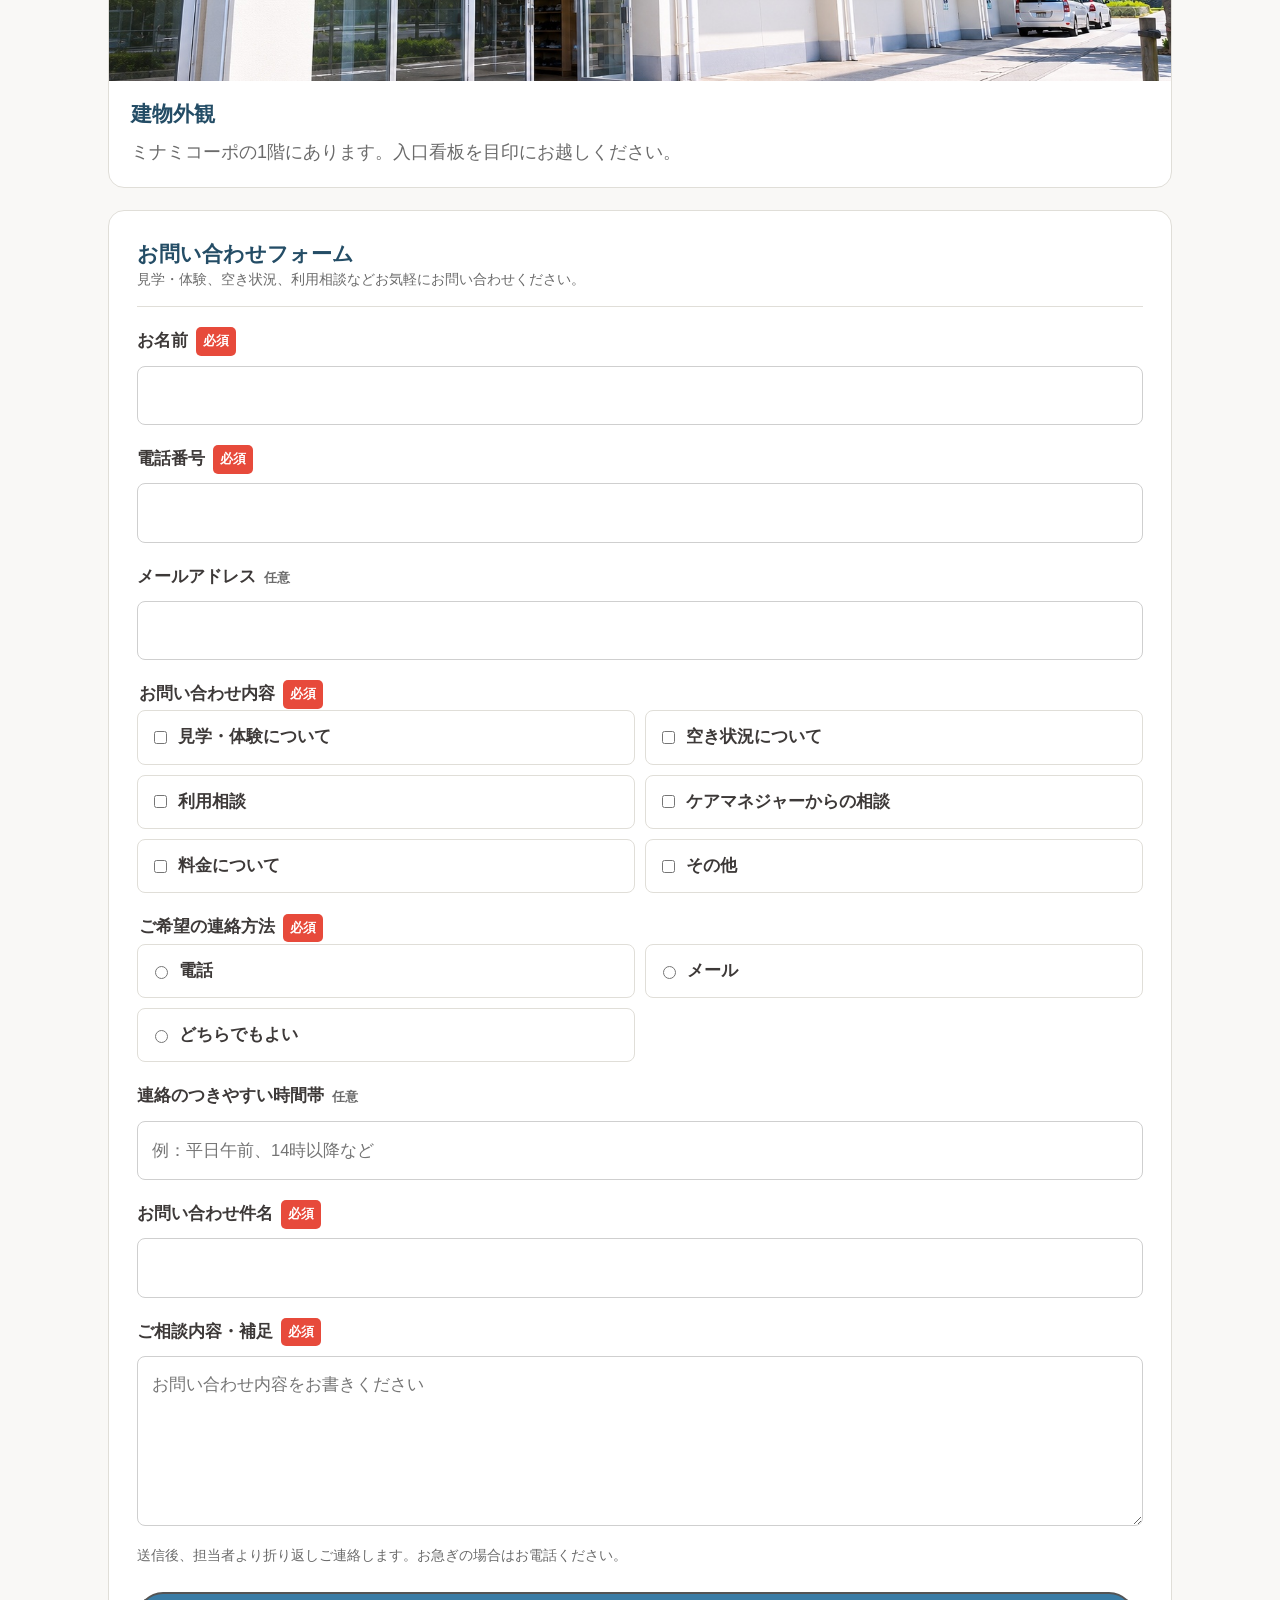
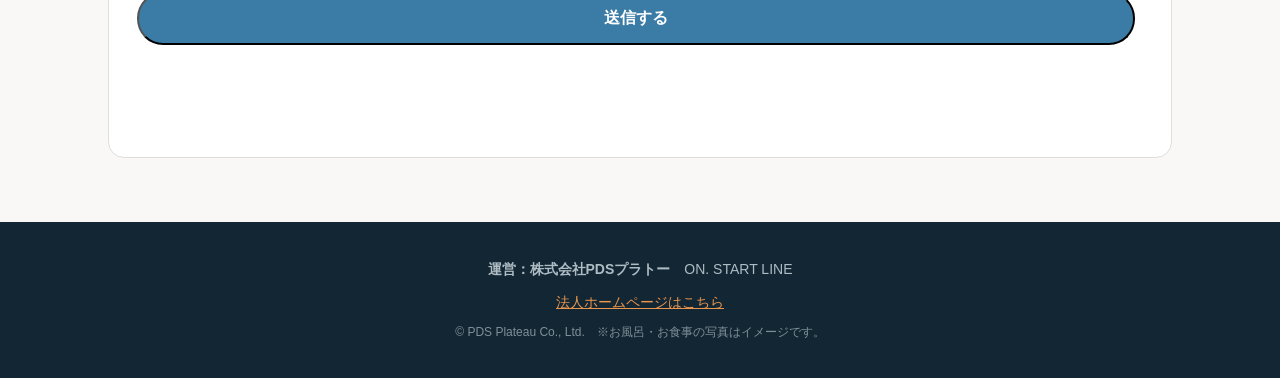
==== commit 0e30025e: "Improve mobile layouts and care-manager phone access" ====
--- a/見本_事業所HP.html
+++ b/見本_事業所HP.html
@@ -177,6 +177,7 @@
     .lvl{min-width:0;padding:4px 10px;font-size:14px;}
   }
 </style>
+<link rel="stylesheet" href="mobile-review.css">
 </head>
 <body>
 
@@ -638,5 +639,6 @@
 })();
 </script>
 
+<script src="mobile-review.js"></script>
 </body>
 </html>
--- a/mobile-review.css
+++ b/mobile-review.css
@@ -0,0 +1,80 @@
+/* Smartphone-only corrections; desktop and printed page layout stay unchanged. */
+.pds-mobile-call{display:none}
+@media screen and (max-width:640px){
+  html{scroll-padding-bottom:calc(112px + env(safe-area-inset-bottom,0px))}
+  h1,h2,h3,p,li,dt,dd,th,td,label{word-break:auto-phrase;overflow-wrap:normal;line-break:strict}
+  h1,h2,h3{text-wrap:balance}
+  .pds-phrase,.pds-number,.pds-word{display:inline-block;text-indent:0;max-width:100%;vertical-align:baseline}
+  .pds-number{white-space:nowrap}
+  a[href^="tel:"]{word-break:normal}
+  .phone{font-size:clamp(24px,7.4vw,32px)!important;white-space:nowrap}
+  .inner,.card,.sim-panel,.sim-form,.result-panel,.sim-result,.form-grid>*,.hero-copy{min-width:0}
+  select{min-width:0;max-width:100%}
+  .btn,.button,button{max-width:100%;height:auto;line-height:1.5;word-break:auto-phrase;overflow-wrap:normal;text-wrap:balance}
+  .availability-table{width:100%!important;min-width:0!important;table-layout:fixed}
+  .availability-table th,.availability-table td{padding:12px 8px!important;overflow-wrap:normal}
+  .availability-table th:first-child,.availability-table td:first-child{width:48px!important}
+  .availability-table th:not(:first-child){width:auto!important}
+  .availability-table .status,.availability-table .badge{max-width:100%;min-width:0;padding-left:4px;padding-right:4px}
+  .pds-stack-table{width:100%!important;min-width:0!important;border:0!important}
+  .pds-stack-table thead{position:absolute;width:1px;height:1px;overflow:hidden;clip-path:inset(50%)}
+  .pds-stack-table tbody,.pds-stack-table tr{display:block;width:100%}
+  .pds-stack-table tbody tr{margin-bottom:16px;border:1px solid var(--line,#ddd);border-radius:8px;overflow:hidden}
+  .pds-stack-table tbody td{display:grid!important;grid-template-columns:minmax(72px,.65fr) minmax(0,1fr);gap:8px;width:100%!important;padding:12px 8px!important;text-align:left!important;border-width:0 0 1px!important;white-space:normal}
+  .pds-stack-table tbody td::before{content:attr(data-mobile-label);font-weight:700;word-break:auto-phrase}
+  .pds-call-page{padding-bottom:calc(104px + env(safe-area-inset-bottom,0px))!important}
+  .pds-mobile-call{display:block;position:fixed;z-index:50;left:0;right:0;bottom:0;padding:8px 16px calc(8px + env(safe-area-inset-bottom,0px));background:rgba(255,255,255,.97);border-top:1px solid var(--line,#ddd)}
+  .pds-mobile-call a{display:flex;flex-direction:column;align-items:center;justify-content:center;min-height:64px;gap:0;padding:8px 16px;border-radius:8px;background:var(--pds-call-color,#3335BB);color:#fff;text-decoration:none;font:700 18px/1.4 "Noto Sans JP","Hiragino Sans",sans-serif;white-space:nowrap}
+  .pds-mobile-call strong{font-size:24px;line-height:1.3;font-variant-numeric:tabular-nums}
+  .pds-mobile-call a:focus-visible{outline:3px solid #14172b;outline-offset:2px}
+  .mobile-actions{padding-bottom:calc(10px + env(safe-area-inset-bottom,0px))}
+}
+@media print{.pds-mobile-call{display:none!important}}
+
+@media screen and (max-width:640px){.cm{padding:24px}.cm h3{font-size:22px}.day li b{flex-basis:88px}.choice-grid{grid-template-columns:1fr}.pds-call-page .mobile-actions{bottom:calc(88px + env(safe-area-inset-bottom,0px));padding-bottom:8px}.pds-call-page{padding-bottom:calc(176px + env(safe-area-inset-bottom,0px))!important}.pds-stack-table tbody td{grid-template-columns:88px minmax(0,1fr)}.hero h1{font-size:28px}.story h3{font-size:20px}}@media print{.mobile-actions{display:none!important}}
+
+@media screen and (max-width:640px){.cm dl{grid-template-columns:1fr;gap:4px}.cm dd{margin-bottom:12px;min-width:0}.stat b,.stat span{text-wrap:balance;word-break:auto-phrase}.svc h3{font-size:20px}.svc .num{vertical-align:middle}}
+
+@media screen and (max-width:640px){.pds-phrase br{display:none}}
+
+@media screen and (max-width:640px){
+ h1:has(.pds-phrase){font-size:28px!important}
+ h2:has(.pds-phrase){font-size:26px!important}
+ h3:has(.pds-phrase){font-size:20px!important}
+ .pds-phrase{white-space:nowrap;max-width:none}
+ .pds-stack-table thead th{display:none}
+}
+@media screen and (min-width:360px) and (max-width:640px){h1:has(.pds-phrase){font-size:32px!important}}
+
+@media screen and (max-width:640px){
+ .pds-phrase,.pds-number,.pds-word{display:inline-block!important;font:inherit!important;color:inherit!important;letter-spacing:inherit!important;text-transform:inherit!important;margin:0!important;padding:0!important;border:0!important;border-radius:0!important;background:none!important;box-shadow:none!important;min-width:0!important;min-height:0!important;width:auto!important;height:auto!important}
+}
+
+@media screen and (max-width:640px){.pds-phrase>strong,.pds-phrase>em{display:inline!important}h1:has(.pds-phrase) strong:empty,h2:has(.pds-phrase) strong:empty{display:none!important}}
+
+.pds-cell-value{display:contents}
+@media screen and (max-width:640px){.pds-cell-value{display:block;min-width:0}}
+
+.pds-label-text{display:contents}
+@media screen and (max-width:640px){
+ .pds-label-text{display:block;min-width:0;flex:1}
+ .total{font-size:32px!important;line-height:1.4}
+ .field select,select{appearance:none;-webkit-appearance:none;width:100%;max-width:100%;min-width:0;min-height:48px;padding-right:32px;background-image:url("data:image/svg+xml,%3Csvg xmlns='http://www.w3.org/2000/svg' width='16' height='16' viewBox='0 0 16 16'%3E%3Cpath d='M4 6l4 4 4-4' fill='none' stroke='%23555B73' stroke-width='2'/%3E%3C/svg%3E");background-position:right 8px center;background-repeat:no-repeat;box-sizing:border-box}
+ .fact-table th{width:112px!important;padding-left:8px!important;padding-right:8px!important}
+ .fact-table td{padding-left:8px!important;padding-right:8px!important}
+}
+
+@media screen and (max-width:640px){.pds-word{white-space:nowrap}}
+
+@media screen and (max-width:640px){select{overflow:hidden;text-overflow:ellipsis}}
+@media screen and (max-width:640px){.svc{grid-template-columns:minmax(0,1fr)}.svc>div{min-width:0}}
+
+.pds-flow-text{display:contents}
+@media screen and (max-width:640px){
+ .pds-flow-text{display:block!important;min-width:0!important;font:inherit!important;color:inherit!important;padding:0!important;margin:0!important;white-space:normal}
+ .availability-table th:first-child,.availability-table td:first-child{width:56px!important}
+}
+
+@media screen and (max-width:640px){.code-table td{grid-template-columns:1fr!important;gap:4px!important}.code-table td::before{white-space:normal!important}}
+
+@media screen and (max-width:640px){#codes td{grid-template-columns:1fr!important;gap:4px!important}#codes td::before{white-space:normal!important}}
